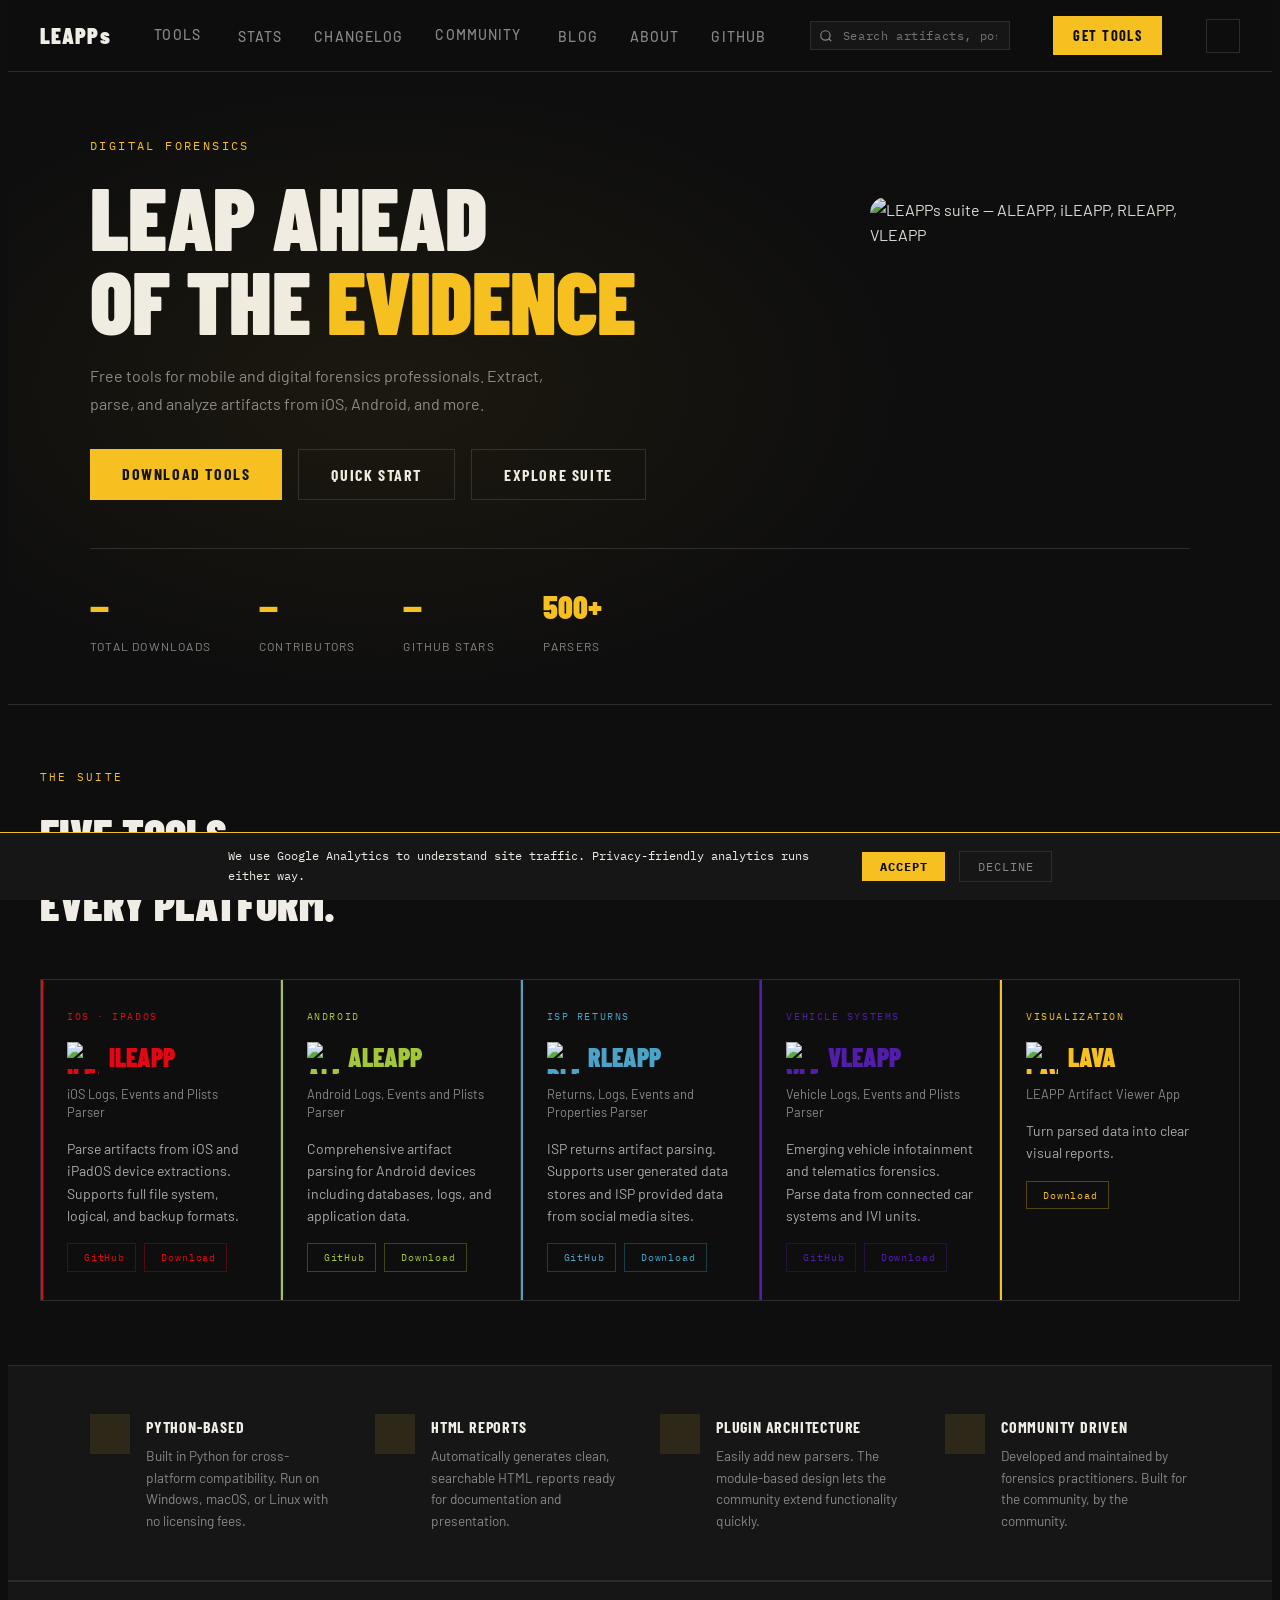
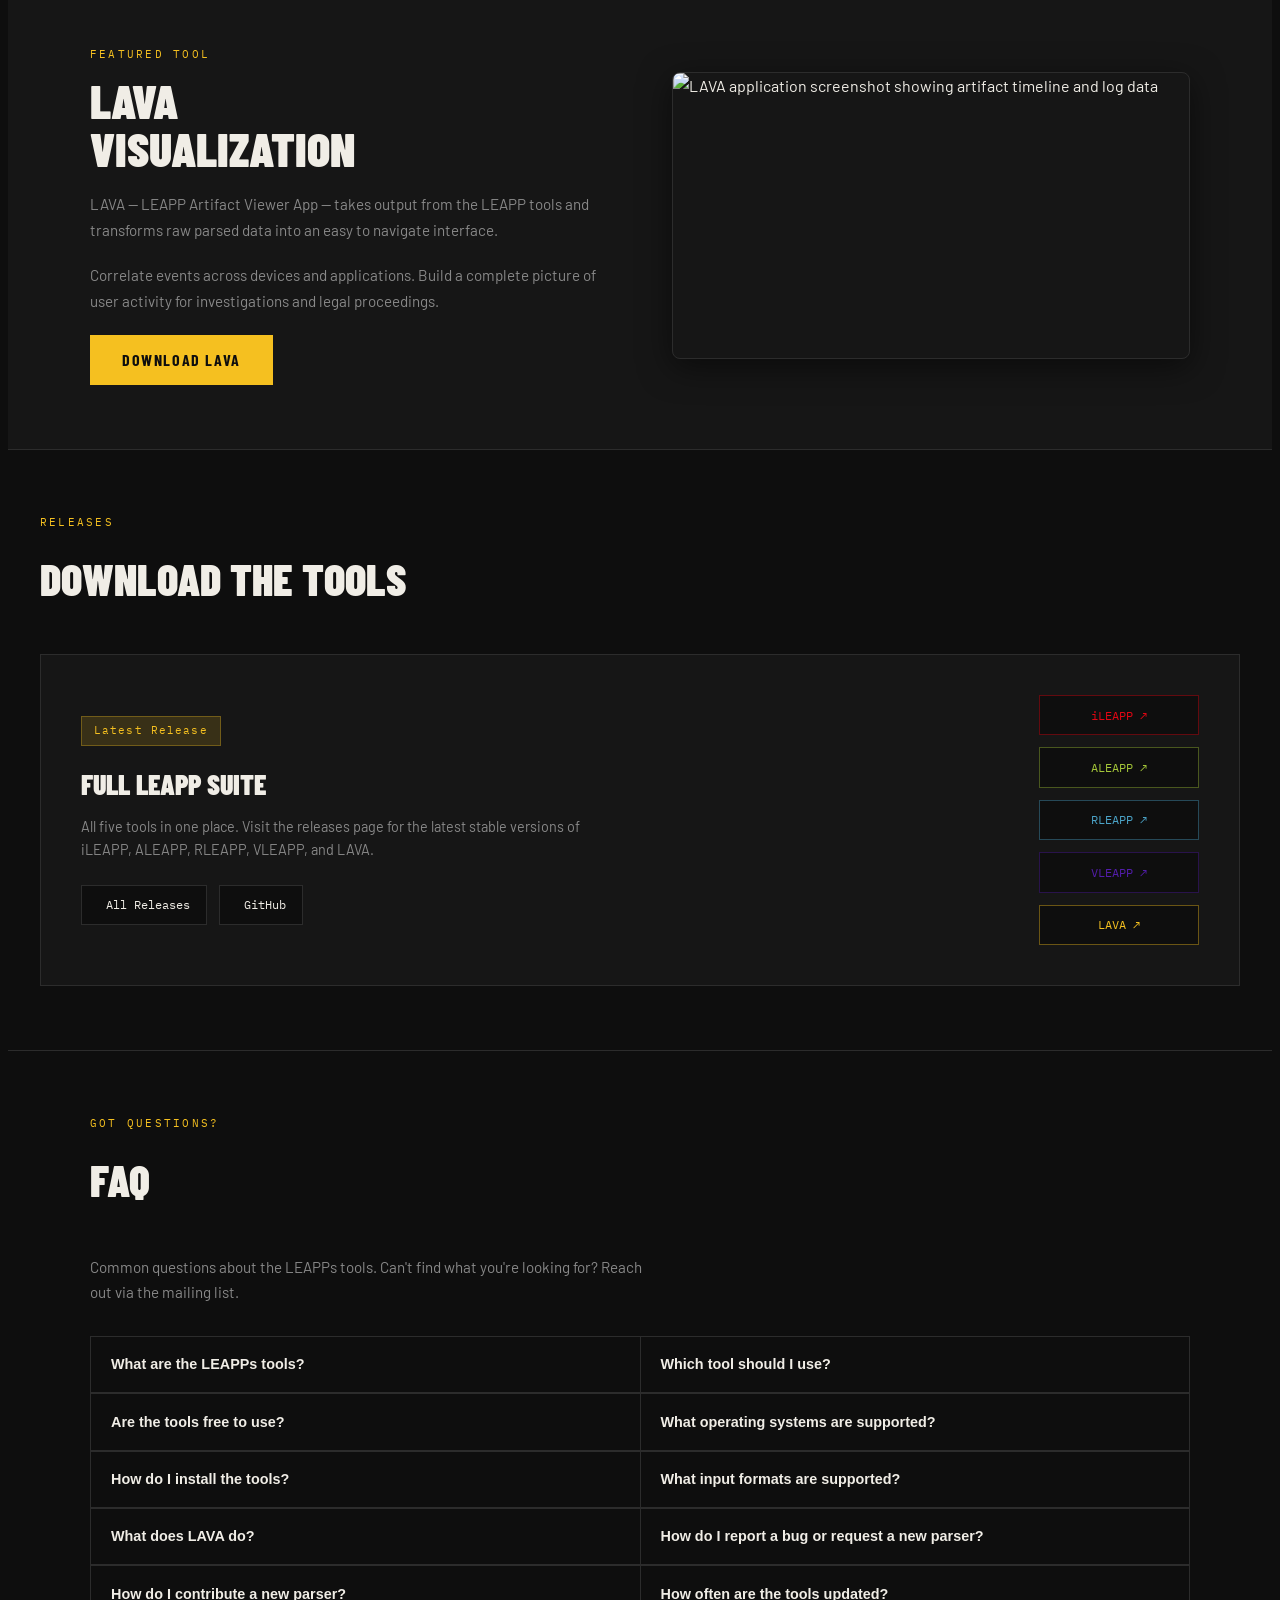
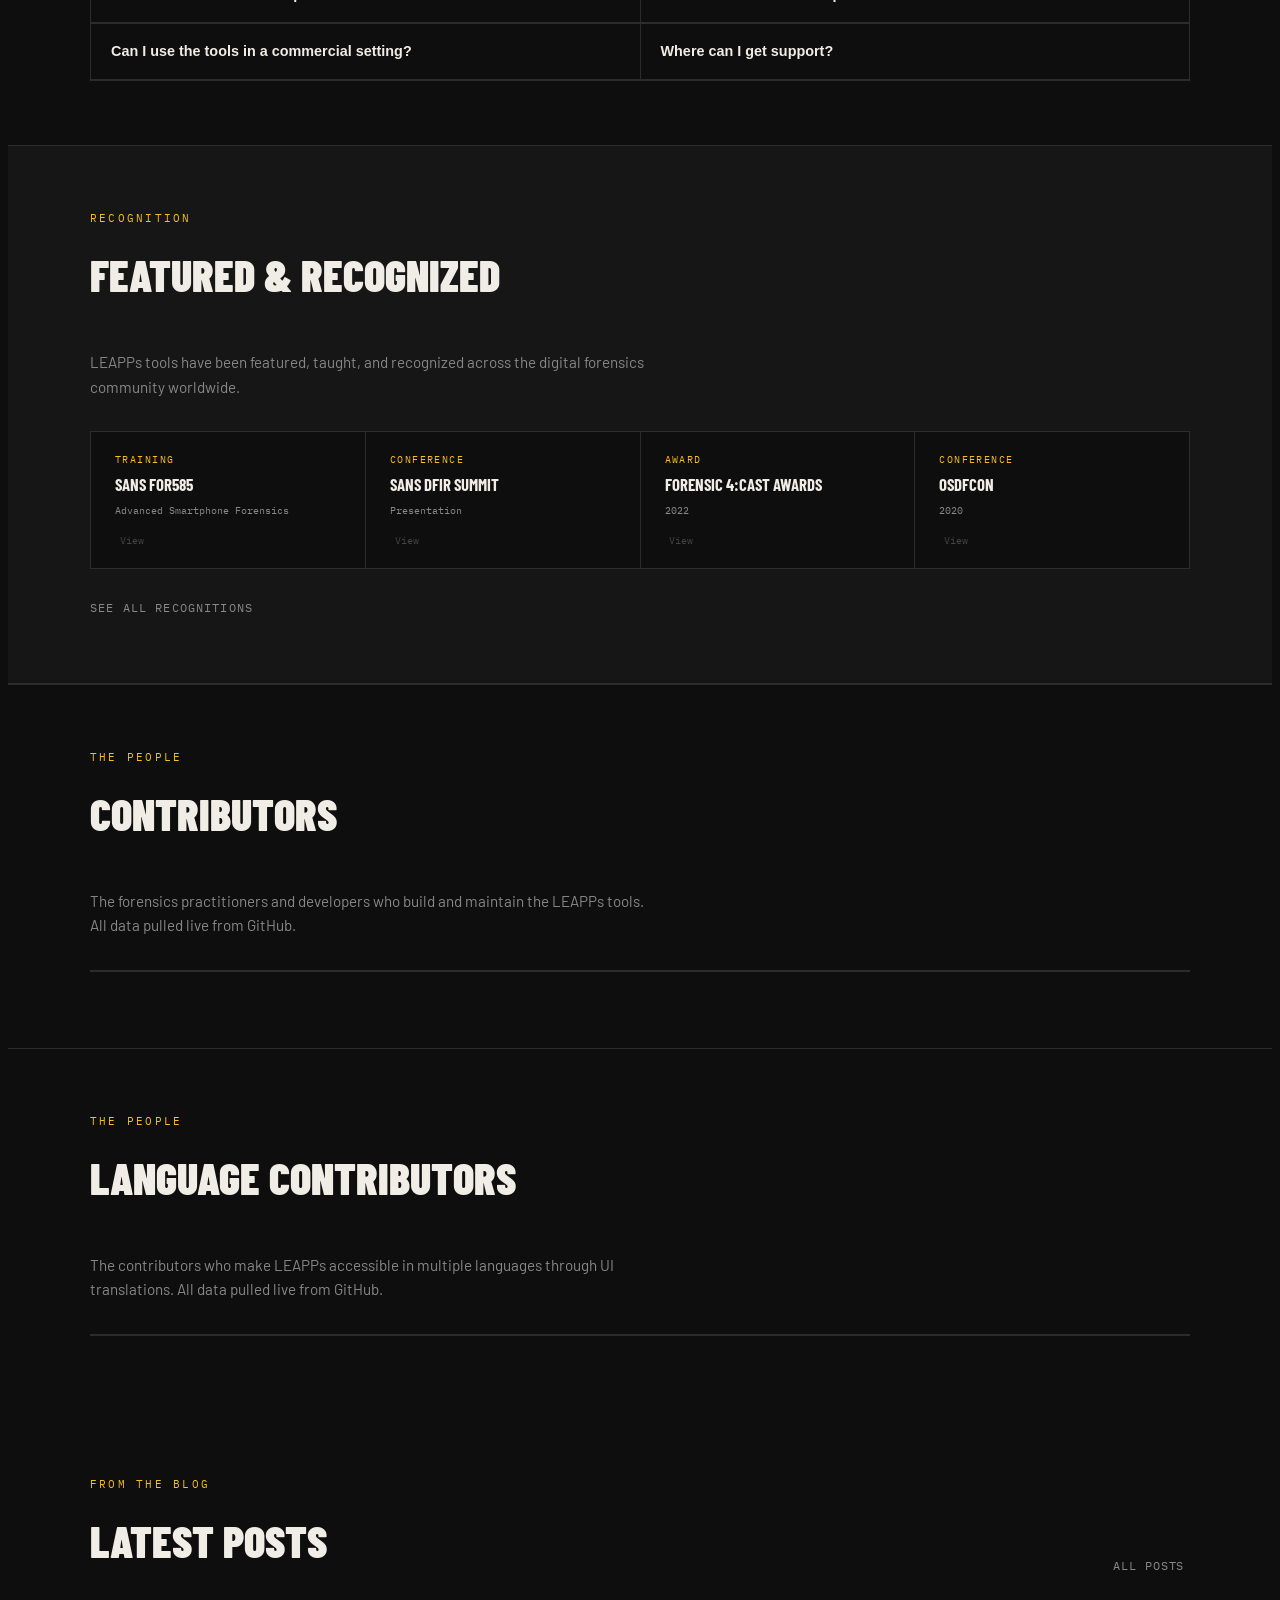
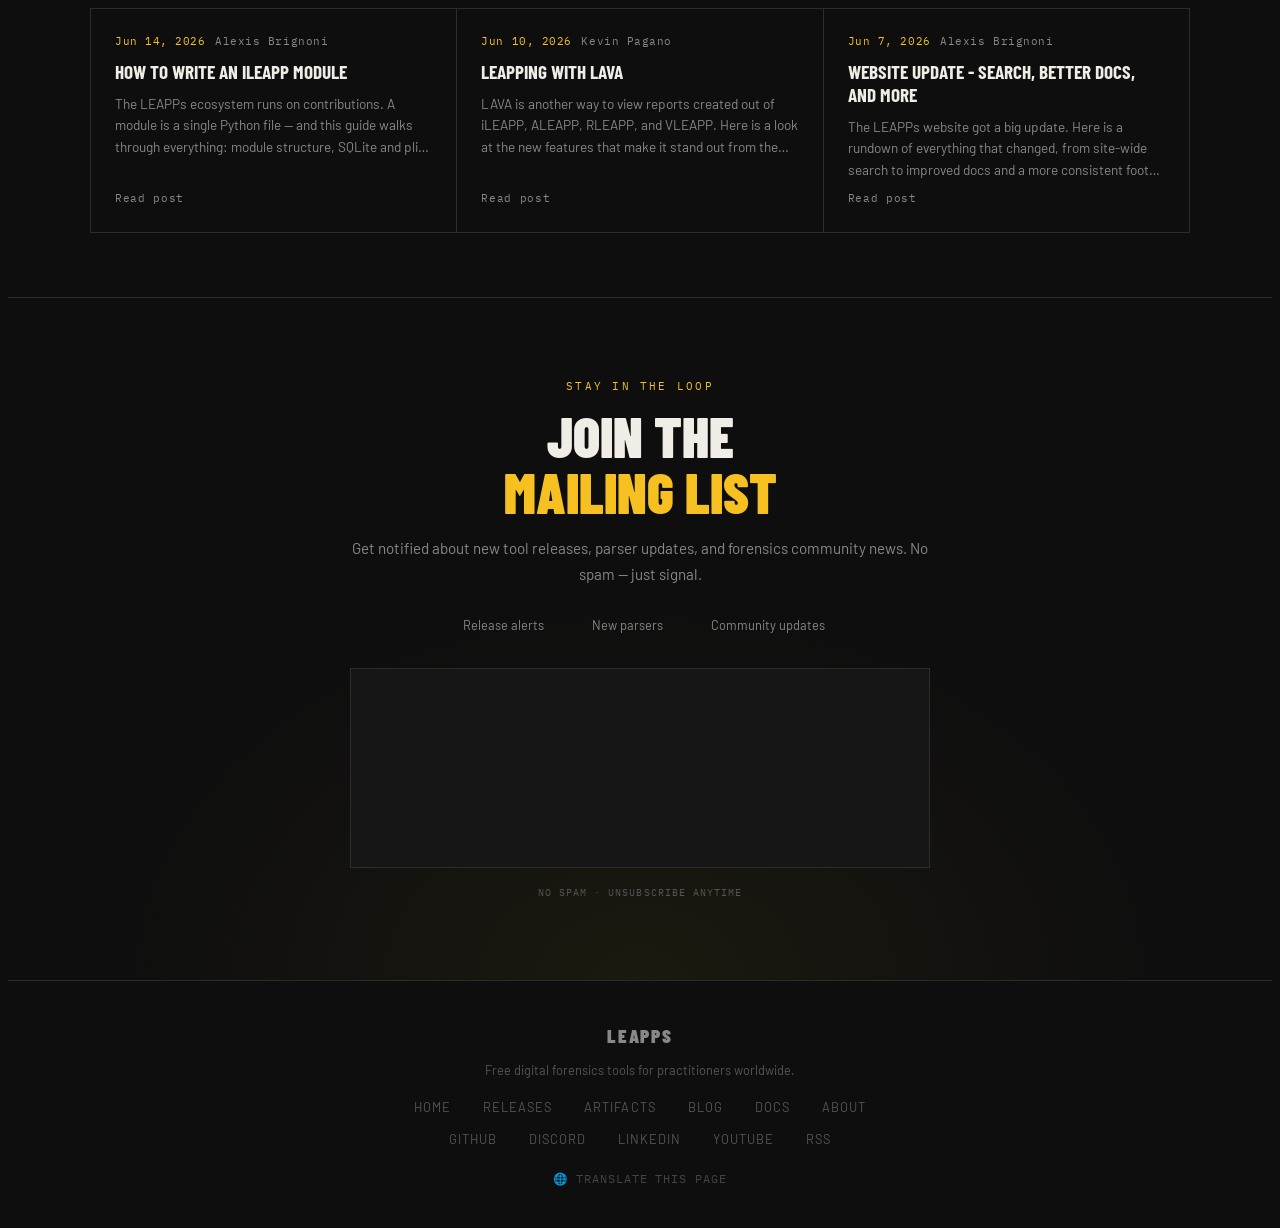
==== index.html @ ee6ab7da "Clean up Squarespace leftovers post-migration Cosmetic only — no functional change: - Drop dead Squa" ====
<!DOCTYPE html>
<html lang="en">
<head>
  <meta charset="UTF-8" />
  <meta name="viewport" content="width=device-width, initial-scale=1.0" />
  <title>LEAPPs — Digital Forensics Tools</title>
  <meta name="description" content="Free digital forensics tools. iLEAPP, ALEAPP, RLEAPP, VLEAPP, and LAVA — parse and visualize artifacts from iOS, Android, Windows, and more." />

  <!-- Open Graph -->
  <meta property="og:type" content="website" />
  <meta property="og:url" content="https://leapps.org/" />
  <meta property="og:title" content="LEAPPs — Digital Forensics Tools" />
  <meta property="og:description" content="Free digital forensics tools. iLEAPP, ALEAPP, RLEAPP, VLEAPP, and LAVA — parse and visualize artifacts from iOS, Android, Windows, and more." />
  <meta property="og:image" content="https://leapps.org/blog/og/default.png" />
  <meta property="og:image:width" content="1200" />
  <meta property="og:image:height" content="630" />
  <meta property="og:image:alt" content="LEAPPs — ALEAPP, iLEAPP, RLEAPP, VLEAPP forensics tools" />
  <meta property="og:site_name" content="LEAPPs" />
  <meta property="og:locale" content="en_US" />

  <!-- Twitter Card -->
  <meta name="twitter:card" content="summary_large_image" />
  <meta name="twitter:title" content="LEAPPs — Digital Forensics Tools" />
  <meta name="twitter:description" content="Free digital forensics tools. iLEAPP, ALEAPP, RLEAPP, VLEAPP, and LAVA — parse and visualize artifacts from iOS, Android, Windows, and more." />
  <meta name="twitter:image" content="https://leapps.org/blog/og/default.png" />
  <!-- Favicon -->
  <link rel="icon" type="image/png" href="https://cdn.jsdelivr.net/gh/abrignoni/leapps-website@main/logos/leapps-favicon-512.png" />
  <link rel="apple-touch-icon" href="https://cdn.jsdelivr.net/gh/abrignoni/leapps-website@main/logos/leapps-favicon-512.png" />
  <meta name="theme-color" content="#F5C020" />
  <meta name="author" content="Alexis Brignoni" />
  <meta name="google-site-verification" content="4NRgfrYq66eJKZVReVwQNbH_cyJI4bLQXXnrm8WuW9A" />
  <link rel="canonical" href="https://leapps.org/" />
  <link rel="preconnect" href="https://fonts.googleapis.com" />
  <link rel="preconnect" href="https://fonts.gstatic.com" crossorigin />
  <link href="https://fonts.googleapis.com/css2?family=Barlow+Condensed:wght@400;600;700;900&family=IBM+Plex+Mono:wght@400;500&family=Barlow:wght@400;500;600&display=swap" rel="stylesheet" />
  <link rel="stylesheet" href="https://cdn.jsdelivr.net/npm/@tabler/icons-webfont@latest/tabler-icons.min.css" />
  <link rel="stylesheet" href="/css/global.css" />
  <style>
img { max-width: 100%; display: block; }
.lp-hero {
      padding: 4rem 2rem 3rem;
      position: relative;
      overflow: hidden;
      border-bottom: 1px solid var(--border);
    }
.lp-hero::before {
      content: '';
      position: absolute;
      inset: 0;
      background: radial-gradient(ellipse 60% 70% at 30% 50%, rgba(245,192,32,.06) 0%, transparent 70%);
      pointer-events: none;
    }
.lp-hero-inner {
      max-width: 1100px;
      margin: 0 auto;
      display: grid;
      grid-template-columns: 1fr auto;
      gap: 3rem;
      align-items: center;
    }
.lp-eyebrow {
      font-family: var(--font-mono);
      font-size: .75rem;
      letter-spacing: .2em;
      text-transform: uppercase;
      color: var(--gold);
      margin-bottom: 1.25rem;
    }
.lp-hero h1 {
      font-family: var(--font-head);
      font-size: clamp(3rem, 7vw, 5.5rem);
      font-weight: 900;
      line-height: .95;
      letter-spacing: -.01em;
      margin-bottom: 1.25rem;
      text-transform: uppercase;
      color: var(--text);
    }
.lp-hero h1 span { color: var(--gold); }
.lp-hero-sub {
      max-width: 480px;
      color: var(--muted);
      font-size: 1rem;
      line-height: 1.7;
      margin-bottom: 2rem;
    }
.lp-hero-btns { display: flex; gap: 1rem; flex-wrap: wrap; }
.lp-btn-primary {
      background: var(--gold);
      color: var(--off-black) !important;
      padding: .75rem 2rem;
      font-family: var(--font-head);
      font-weight: 700;
      font-size: 1rem;
      letter-spacing: .1em;
      text-transform: uppercase;
      text-decoration: none !important;
      display: inline-block;
      transition: background .2s;
      border: none;
      cursor: pointer;
    }
.lp-btn-primary:hover { background: var(--gold-dk) !important; }
.lp-btn-outline {
      background: transparent;
      color: var(--text) !important;
      padding: .75rem 2rem;
      font-family: var(--font-head);
      font-weight: 700;
      font-size: 1rem;
      letter-spacing: .1em;
      text-transform: uppercase;
      border: 1px solid var(--border);
      text-decoration: none !important;
      display: inline-block;
      transition: border-color .2s, color .2s;
      cursor: pointer;
    }
.lp-btn-outline:hover { border-color: var(--gold) !important; color: var(--gold) !important; }
.lp-hero-logo img {
      width: 320px;
      height: auto;
      border-radius: 16px;
      opacity: .92;
    }
.lp-hero-bar {
      max-width: 1100px;
      margin: 3rem auto 0;
      border-top: 1px solid var(--border);
      padding-top: 2rem;
      display: flex;
      gap: 3rem;
      flex-wrap: wrap;
    }
.lp-stat-num {
      font-family: var(--font-head);
      font-size: 2rem;
      font-weight: 900;
      color: var(--gold);
    }
.lp-stat-lbl {
      font-size: .75rem;
      letter-spacing: .1em;
      text-transform: uppercase;
      color: var(--muted);
      margin-top: .25rem;
    }
#lp-root { margin: 0 8px; }
.lp-section {
      padding: 4rem 2rem;
    }
.lp-section-label {
      font-family: var(--font-mono);
      font-size: .7rem;
      letter-spacing: .2em;
      text-transform: uppercase;
      color: var(--gold);
      margin-bottom: .75rem;
      display: block;
    }
.lp-section-title {
      font-family: var(--font-head);
      font-size: clamp(1.75rem, 4vw, 2.75rem);
      font-weight: 900;
      text-transform: uppercase;
      margin-bottom: 2.5rem;
      color: var(--text);
    }
.lp-blog-inner { max-width: 1100px; margin: 0 auto; }
.lp-blog-head {
      display: flex;
      align-items: flex-end;
      justify-content: space-between;
      gap: 1rem;
      flex-wrap: wrap;
      margin-bottom: 2rem;
    }
.lp-blog-head .lp-section-title { margin-bottom: 0; }
.lp-blog-alllink {
      font-family: var(--font-mono);
      font-size: .72rem;
      letter-spacing: .08em;
      text-transform: uppercase;
      color: var(--muted);
      text-decoration: none;
      display: inline-flex;
      align-items: center;
      gap: .35rem;
      white-space: nowrap;
      transition: color .2s;
    }
.lp-blog-alllink:hover { color: var(--gold); }
.lp-blog-grid {
      display: grid;
      grid-template-columns: repeat(auto-fit, minmax(240px, 1fr));
      gap: 1px;
      background: var(--border);
      border: 1px solid var(--border);
    }
.lp-blog-card {
      background: var(--off-black);
      padding: 1.5rem;
      text-decoration: none !important;
      display: flex;
      flex-direction: column;
      gap: .6rem;
      transition: background .2s;
    }
.lp-blog-card:hover { background: var(--surface); }
.lp-blog-card-meta {
      font-family: var(--font-mono);
      font-size: .68rem;
      letter-spacing: .05em;
      color: var(--muted);
      display: flex;
      align-items: center;
      gap: .6rem;
    }
.lp-blog-card-meta .date { color: var(--gold); }
.lp-blog-card h3 {
      font-family: var(--font-head);
      font-size: 1.2rem;
      font-weight: 700;
      text-transform: uppercase;
      line-height: 1.2;
      color: var(--text);
    }
.lp-blog-card p {
      font-size: .85rem;
      color: var(--muted);
      line-height: 1.6;
      display: -webkit-box;
      -webkit-line-clamp: 3;
      -webkit-box-orient: vertical;
      overflow: hidden;
    }
.lp-blog-card-more {
      margin-top: auto;
      font-family: var(--font-mono);
      font-size: .68rem;
      letter-spacing: .06em;
      color: var(--muted);
      display: inline-flex;
      align-items: center;
      gap: .3rem;
      transition: color .2s;
    }
.lp-blog-card:hover .lp-blog-card-more { color: var(--gold); }
.lp-tools-grid {
      display: grid;
      grid-template-columns: repeat(auto-fit, minmax(200px, 1fr));
      gap: 1px;
      background: var(--border);
      border: 1px solid var(--border);
    }
.lp-tool-card {
      background: var(--off-black);
      padding: 1.75rem 1.5rem;
      position: relative;
      transition: background .2s;
    }
.lp-tool-card:hover { background: var(--surface); }
.lp-tool-card::before {
      content: '';
      position: absolute;
      top: 0; left: 0; right: 0;
      height: 2px;
      background: var(--gold);
      transform: scaleX(0);
      transform-origin: left;
      transition: transform .3s;
    }
.lp-tool-card:hover::before { transform: scaleX(1); }
.lp-tool-tag {
      font-family: var(--font-mono);
      font-size: .65rem;
      letter-spacing: .15em;
      color: var(--gold);
      text-transform: uppercase;
      margin-bottom: .75rem;
    }
.lp-tool-name {
      font-family: var(--font-head);
      font-size: 1.6rem;
      font-weight: 900;
      text-transform: uppercase;
      margin-bottom: .5rem;
      color: var(--text);
      display: flex;
      align-items: center;
      gap: .6rem;
    }
.lp-tool-logo {
      width: 2rem;
      height: 2rem;
      object-fit: contain;
      flex-shrink: 0;
    }
.lp-tool-full {
      font-size: .8rem;
      color: var(--muted);
      margin-bottom: 1rem;
      line-height: 1.4;
    }
.lp-tool-desc {
      font-size: .875rem;
      color: #aaaaaa;
      line-height: 1.6;
      margin-bottom: 1rem;
    }
.lp-tool-links { display: flex; gap: .5rem; flex-wrap: wrap; }
.lp-tool-link {
      font-family: var(--font-mono);
      font-size: .65rem;
      letter-spacing: .08em;
      padding: .3rem .65rem;
      border: 1px solid var(--border);
      color: var(--muted) !important;
      text-decoration: none !important;
      transition: border-color .2s, color .2s;
      display: inline-flex;
      align-items: center;
      gap: .35rem;
    }
.lp-tool-link:hover { border-color: var(--gold) !important; color: var(--gold) !important; }
.lp-tool-card-ileapp { border-left: 2px solid #E30613; }
.lp-tool-card-ileapp .lp-tool-tag,
    .lp-tool-card-ileapp .lp-tool-name { color: #E30613; }
.lp-tool-card-ileapp .lp-tool-link { border-color: rgba(227,6,19,.3) !important; color: #E30613 !important; }
.lp-tool-card-aleapp { border-left: 2px solid #A4C639; }
.lp-tool-card-aleapp .lp-tool-tag,
    .lp-tool-card-aleapp .lp-tool-name { color: #A4C639; }
.lp-tool-card-aleapp .lp-tool-link { border-color: rgba(164,198,57,.3) !important; color: #A4C639 !important; }
.lp-tool-card-rleapp { border-left: 2px solid #4BA3C7; }
.lp-tool-card-rleapp .lp-tool-tag,
    .lp-tool-card-rleapp .lp-tool-name { color: #4BA3C7; }
.lp-tool-card-rleapp .lp-tool-link { border-color: rgba(75,163,199,.3) !important; color: #4BA3C7 !important; }
.lp-tool-card-vleapp { border-left: 2px solid #531dab; }
.lp-tool-card-vleapp .lp-tool-tag,
    .lp-tool-card-vleapp .lp-tool-name { color: #531dab; }
.lp-tool-card-vleapp .lp-tool-link { border-color: rgba(83,29,171,.3) !important; color: #531dab !important; }
.lp-tool-card-lava { border-left: 2px solid var(--gold); }
.lp-tool-card-lava .lp-tool-tag,
    .lp-tool-card-lava .lp-tool-name { color: var(--gold); }
.lp-tool-card-lava .lp-tool-link {
      border-color: rgba(245,192,32,.3) !important;
      color: var(--gold) !important;
    }
.lp-features {
      background: var(--surface);
      border-top: 1px solid var(--border);
      border-bottom: 1px solid var(--border);
      padding: 3rem 2rem;
    }
.lp-features-inner {
      max-width: 1100px;
      margin: 0 auto;
      display: grid;
      grid-template-columns: repeat(auto-fit, minmax(220px, 1fr));
      gap: 2.5rem;
    }
.lp-feature-item { display: flex; gap: 1rem; align-items: flex-start; }
.lp-feature-icon {
      width: 40px;
      height: 40px;
      background: rgba(245,192,32,.1);
      display: flex;
      align-items: center;
      justify-content: center;
      flex-shrink: 0;
      font-size: 1.2rem;
      color: var(--gold);
    }
.lp-feature-item h3 {
      font-family: var(--font-head);
      font-size: 1rem;
      font-weight: 700;
      text-transform: uppercase;
      letter-spacing: .05em;
      margin-bottom: .35rem;
      color: var(--text);
    }
.lp-feature-item p { font-size: .85rem; color: var(--muted); line-height: 1.6; }
.lp-lava {
      background: var(--surface);
      border-top: 1px solid var(--border);
      border-bottom: 1px solid var(--border);
      padding: 4rem 2rem;
    }
.lp-lava-inner {
      max-width: 1100px;
      margin: 0 auto;
      display: grid;
      grid-template-columns: 1fr 1fr;
      gap: 4rem;
      align-items: center;
    }
.lp-lava-tag {
      font-family: var(--font-mono);
      font-size: .7rem;
      letter-spacing: .2em;
      text-transform: uppercase;
      color: var(--gold);
      margin-bottom: .75rem;
      display: block;
    }
.lp-lava-inner h2 {
      font-family: var(--font-head);
      font-size: clamp(2rem, 4vw, 3rem);
      font-weight: 900;
      text-transform: uppercase;
      line-height: 1;
      margin-bottom: 1.25rem;
      color: var(--text);
    }
.lp-lava-inner p { color: var(--muted); margin-bottom: 1.25rem; font-size: .95rem; line-height: 1.7; }
.lp-lava-terminal {
      background: var(--off-black);
      border: 1px solid var(--border);
      padding: 1.5rem;
      font-family: var(--font-mono);
      font-size: .75rem;
      line-height: 1.9;
    }
.lp-lava-label {
      font-size: .65rem;
      letter-spacing: .15em;
      text-transform: uppercase;
      color: var(--muted);
      margin-bottom: 1rem;
    }
.lp-lava-row {
      display: flex;
      justify-content: space-between;
      border-bottom: 1px solid var(--border);
      padding: .4rem 0;
    }
.lp-lava-row:last-of-type { border-bottom: none; }
.lp-lava-key { color: var(--gold); }
.lp-lava-val { color: #aaaaaa; }
.lp-lava-footer { margin-top: 1rem; font-size: .65rem; color: #555555; letter-spacing: .1em; }
.lp-lava-screenshot {
      border: 1px solid var(--border);
      border-radius: 8px;
      overflow: hidden;
      box-shadow: 0 8px 32px rgba(0,0,0,.5);
    }
.lp-lava-screenshot img {
      width: 100%;
      height: auto;
      display: block;
    }
.lp-dl-card {
      background: var(--surface);
      border: 1px solid var(--border);
      padding: 2.5rem;
      display: grid;
      grid-template-columns: 1fr auto;
      gap: 2rem;
      align-items: center;
    }
.lp-dl-card h3 {
      font-family: var(--font-head);
      font-size: 1.75rem;
      font-weight: 900;
      text-transform: uppercase;
      margin-bottom: .5rem;
      color: var(--text);
    }
.lp-dl-card p { color: var(--muted); font-size: .9rem; max-width: 500px; }
.lp-version-badge {
      background: rgba(245,192,32,.15);
      border: 1px solid rgba(245,192,32,.3);
      color: var(--gold);
      font-family: var(--font-mono);
      font-size: .7rem;
      padding: .3rem .75rem;
      letter-spacing: .1em;
      display: inline-block;
      margin-bottom: 1rem;
    }
.lp-dl-os { display: flex; gap: .75rem; margin-top: 1.5rem; flex-wrap: wrap; }
.lp-dl-btn {
      display: inline-flex;
      align-items: center;
      gap: .5rem;
      background: var(--off-black);
      border: 1px solid var(--border);
      padding: .6rem 1rem;
      font-family: var(--font-mono);
      font-size: .75rem;
      color: var(--text) !important;
      text-decoration: none !important;
      transition: border-color .2s, color .2s;
    }
.lp-dl-btn:hover { border-color: var(--gold) !important; color: var(--gold) !important; }
.lp-dl-side { display: grid; gap: .75rem; min-width: 160px; }
.lp-dl-side .lp-dl-btn { justify-content: center; }
.lp-dl-btn-ileapp { border-color: rgba(227,6,19,.4) !important; color: #E30613 !important; }
.lp-dl-btn-aleapp { border-color: rgba(164,198,57,.4) !important; color: #A4C639 !important; }
.lp-dl-btn-rleapp { border-color: rgba(75,163,199,.4) !important; color: #4BA3C7 !important; }
.lp-dl-btn-vleapp { border-color: rgba(83,29,171,.4) !important; color: #531dab !important; }
.lp-dl-btn-lava {
      border-color: rgba(245,192,32,.4) !important;
      color: var(--gold) !important;
    }
.lp-mailing {
      padding: 5rem 2rem;
      text-align: center;
      position: relative;
      overflow: hidden;
      border-top: 1px solid var(--border);
    }
.lp-mailing::before {
      content: '';
      position: absolute;
      inset: 0;
      background: radial-gradient(ellipse 60% 80% at 50% 100%, rgba(245,192,32,.06) 0%, transparent 70%);
      pointer-events: none;
    }
.lp-mailing-inner { max-width: 580px; margin: 0 auto; position: relative; }
.lp-mailing h2 {
      font-family: var(--font-head);
      font-size: clamp(2rem, 5vw, 3.5rem);
      font-weight: 900;
      text-transform: uppercase;
      line-height: 1;
      margin-bottom: 1rem;
      color: var(--text);
    }
.lp-mailing h2 span { color: var(--gold); }
.lp-mailing-intro { color: var(--muted); font-size: .95rem; line-height: 1.7; margin-bottom: 1.75rem; }
.lp-mail-perks { display: flex; justify-content: center; gap: 2.5rem; margin-bottom: 2rem; flex-wrap: wrap; }
.lp-mail-perk { display: flex; align-items: center; gap: .5rem; font-size: .8rem; color: var(--muted); }
.lp-mail-perk i { color: var(--gold); font-size: 1rem; }
.lp-mailjet-wrap {
      background: var(--surface);
      border: 1px solid var(--border);
      padding: 1.5rem 2rem;
    }
.lp-mailjet-wrap iframe { display: block; width: 100%; border: none; }
@media (max-width: 600px) {
  .lp-mailjet-wrap { padding: 1rem; }
  .lp-mailjet-wrap iframe { min-height: 160px; }
}
.lp-mail-note {
      margin-top: 1rem;
      font-family: var(--font-mono);
      font-size: .65rem;
      letter-spacing: .1em;
      color: #555555;
      text-transform: uppercase;
    }
.lp-faq-section { padding: 4rem 2rem; border-top: 1px solid var(--border); }
.lp-faq-inner { max-width: 1100px; margin: 0 auto; }
.lp-faq-grid {
      display: grid; grid-template-columns: 1fr 1fr;
      gap: 1px; background: var(--border); border: 1px solid var(--border);
    }
.lp-faq-item { background: var(--off-black); }
.lp-faq-trigger {
      width: 100%; background: none; border: none;
      padding: 1.1rem 1.25rem;
      display: flex; align-items: flex-start; justify-content: space-between;
      gap: 1rem; cursor: pointer; text-align: left;
      border-bottom: 1px solid var(--border); transition: background .2s;
    }
.lp-faq-trigger:hover { background: var(--surface); }
.lp-faq-trigger.open { background: var(--surface); }
.lp-faq-q { font-size: .9rem; font-weight: 600; color: var(--text); line-height: 1.4; }
.lp-faq-trigger.open .lp-faq-q { color: var(--gold); }
.lp-faq-chev { color: var(--muted); font-size: .9rem; flex-shrink: 0; margin-top: 2px; transition: transform .25s; }
.lp-faq-trigger.open .lp-faq-chev { transform: rotate(180deg); color: var(--gold); }
.lp-faq-answer {
      display: none; padding: 1rem 1.25rem 1.25rem;
      font-size: .85rem; color: var(--muted); line-height: 1.7;
      border-bottom: 1px solid var(--border); background: var(--surface);
    }
.lp-faq-answer.open { display: block; }
.lp-faq-answer a { color: var(--gold); text-decoration: none; }
.lp-faq-answer a:hover { text-decoration: underline; }
.lp-faq-answer code { font-family: var(--font-mono); color: var(--gold); }
@media (max-width: 640px) {
  .lp-faq-grid { grid-template-columns: 1fr; }
}
.lp-mentions-section {
      padding: 4rem 2rem;
      background: var(--surface);
      border-top: 1px solid var(--border);
      border-bottom: 1px solid var(--border);
    }
.lp-mentions-inner { max-width: 1100px; margin: 0 auto; }
.lp-mentions-grid {
      display: grid;
      grid-template-columns: repeat(auto-fit, minmax(210px, 1fr));
      gap: 1px;
      background: var(--border);
      border: 1px solid var(--border);
    }
.lp-mention-card {
      background: var(--off-black);
      padding: 1.25rem 1.5rem;
      display: flex;
      flex-direction: column;
      gap: .4rem;
      position: relative;
      transition: background .2s;
      text-decoration: none !important;
    }
.lp-mention-card::before {
      content: '';
      position: absolute;
      top: 0; left: 0; right: 0;
      height: 2px;
      background: var(--gold);
      transform: scaleX(0);
      transform-origin: left;
      transition: transform .3s;
    }
.lp-mention-card:hover { background: var(--surface); }
.lp-mention-card:hover::before { transform: scaleX(1); }
.lp-mention-category {
      font-family: var(--font-mono);
      font-size: .6rem;
      letter-spacing: .15em;
      text-transform: uppercase;
      color: var(--gold);
    }
.lp-mention-name {
      font-family: var(--font-head);
      font-size: 1.05rem;
      font-weight: 700;
      text-transform: uppercase;
      color: var(--text);
      line-height: 1.2;
    }
.lp-mention-desc {
      font-family: var(--font-mono);
      font-size: .65rem;
      color: var(--muted);
      margin-top: .1rem;
    }
.lp-mention-ext {
      font-family: var(--font-mono);
      font-size: .6rem;
      color: #444;
      margin-top: auto;
      padding-top: .5rem;
      display: flex;
      align-items: center;
      gap: .3rem;
    }
.lp-contrib-section { padding: 4rem 2rem; border-top: 1px solid var(--border); }
.lp-contrib-inner { max-width: 1100px; margin: 0 auto; }
.lp-contrib-list { display: flex; flex-direction: column; gap: 1px; background: var(--border); border: 1px solid var(--border); margin-bottom: .75rem; }
.lp-contrib-row {
      background: var(--off-black);
      padding: .9rem 1.25rem;
      display: flex; align-items: center; gap: 1rem;
      text-decoration: none !important;
      transition: background .2s;
    }
.lp-contrib-row:hover { background: var(--surface); }
.lp-contrib-avatar {
      width: 40px; height: 40px; border-radius: 50%;
      background: var(--surface); border: 1px solid var(--border);
      display: flex; align-items: center; justify-content: center;
      font-size: .9rem; font-weight: 700; color: var(--gold);
      font-family: var(--font-mono); flex-shrink: 0; overflow: hidden;
    }
.lp-contrib-avatar img { width: 100%; height: 100%; object-fit: cover; border-radius: 50%; }
.lp-contrib-info { flex: 1; min-width: 0; }
.lp-contrib-name { font-size: .875rem; font-weight: 600; color: var(--text); }
.lp-contrib-role { font-size: .75rem; color: var(--muted); margin-top: .1rem; }
.lp-contrib-right { display: flex; flex-direction: column; align-items: flex-end; gap: .3rem; flex-shrink: 0; }
.lp-contrib-commits { font-family: var(--font-mono); font-size: .65rem; color: #555; }
.lp-contrib-tools { display: flex; gap: .3rem; flex-wrap: wrap; justify-content: flex-end; }
.lp-contrib-tag { font-family: var(--font-mono); font-size: .55rem; letter-spacing: .08em; padding: .15rem .45rem; border: 1px solid var(--border); color: var(--muted); }
.lp-contrib-tag-ileapp { background: rgba(227,6,19,.15); color: #E30613; border: 1px solid rgba(227,6,19,.3); }
.lp-contrib-tag-aleapp { background: rgba(164,198,57,.15); color: #A4C639; border: 1px solid rgba(164,198,57,.3); }
.lp-contrib-tag-rleapp { background: rgba(75,163,199,.15); color: #4BA3C7; border: 1px solid rgba(75,163,199,.3); }
.lp-contrib-tag-vleapp { background: rgba(83,29,171,.15); color: #531dab; border: 1px solid rgba(83,29,171,.3); }
.lp-contrib-tag-lava { background: rgba(245,192,32,.15); color: var(--gold); border: 1px solid rgba(245,192,32,.3); }
.lp-contrib-tag-lang { background: rgba(48,58,106,.25); color: #6b7fd4; border: 1px solid rgba(48,58,106,.6); }
.lp-contrib-loading { padding: 2rem; text-align: center; font-family: var(--font-mono); font-size: .8rem; color: var(--muted); background: var(--surface); border: 1px solid var(--border); }
.lp-contrib-toggle {
      display: flex; align-items: center; justify-content: space-between;
      padding: .75rem 1rem; border: 1px solid var(--border);
      background: var(--surface); cursor: pointer;
      font-family: var(--font-mono); font-size: .75rem; color: var(--muted);
      transition: border-color .2s, color .2s;
      user-select: none;
    }
.lp-contrib-toggle:hover { border-color: #444; color: var(--text); }
.lp-contrib-toggle.open { border-color: rgba(245,192,32,.3); color: var(--gold); }
.lp-contrib-toggle .lp-chevron { transition: transform .25s; }
.lp-contrib-toggle.open .lp-chevron { transform: rotate(180deg); }
.lp-contrib-extra { display: none; flex-direction: column; gap: 1px; background: var(--border); border: 1px solid var(--border); border-top: none; margin-top: -1px; }
.lp-contrib-extra.open { display: flex; }
.lp-whats-new {
      max-width: 1100px;
      margin: 2rem auto 0;
      
      opacity: 0;
      transition: opacity .3s ease;
    }
.lp-whats-new.visible { opacity: 1; }
.lp-whats-new.hidden { display: none; }
.lp-whats-new-card {
      background: var(--surface);
      border: 1px solid rgba(245,192,32,.25);
      border-left: 3px solid var(--gold);
      padding: .85rem 1.25rem;
      display: flex;
      align-items: center;
      justify-content: space-between;
      gap: 1rem;
      flex-wrap: wrap;
    }
.lp-whats-new-left { display: flex; align-items: center; gap: .85rem; }
.lp-whats-new-icon { color: var(--gold); font-size: 1.1rem; flex-shrink: 0; }
.lp-whats-new-eyebrow {
      font-family: var(--font-mono);
      font-size: .65rem;
      letter-spacing: .15em;
      text-transform: uppercase;
      color: var(--gold);
      margin-bottom: .2rem;
    }
.lp-whats-new-main { font-size: .875rem; color: var(--text); }
.lp-whats-new-main span { color: var(--gold); font-weight: 600; }
.lp-whats-new-date {
      color: var(--muted);
      font-size: .7rem;
      margin-top: .15rem;
      font-family: var(--font-mono);
    }
.lp-whats-new-link {
      font-family: var(--font-mono);
      font-size: .7rem;
      color: var(--gold) !important;
      text-decoration: none !important;
      white-space: nowrap;
      display: inline-flex;
      align-items: center;
      gap: .35rem;
      border: 1px solid rgba(245,192,32,.3);
      padding: .35rem .85rem;
      transition: background .2s;
      flex-shrink: 0;
    }
.lp-whats-new-link:hover { background: rgba(245,192,32,.08) !important; }
@media (max-width: 768px) {
  .lp-hero-inner { grid-template-columns: 1fr; }
  .lp-hero-logo { display: flex; justify-content: center; }
  .lp-hero-logo img { width: 260px; }
  .lp-hero-bar { justify-content: center; }
  .lp-lava-inner { grid-template-columns: 1fr; }
  .lp-dl-card { grid-template-columns: 1fr; }
  .lp-faq-grid { grid-template-columns: 1fr; }
}
@media (max-width: 480px) {
  .lp-contrib-row { flex-wrap: wrap; gap: .75rem; }
  .lp-contrib-right { display: none; }
  .lp-contrib-role { font-size: .7rem; }
  .lp-contrib-name { font-size: .875rem; }
}
@media (max-width: 480px) {
  .lp-hero { padding: 2.5rem 1rem; }
  .lp-section { padding: 3rem 1rem; }
}
.lp-back-top {
      position: fixed;
      bottom: 1.5rem;
      right: 1.5rem;
      width: 48px;
      height: 48px;
      background: var(--gold);
      color: var(--off-black);
      border: none;
      cursor: pointer;
      display: flex;
      align-items: center;
      justify-content: center;
      font-size: 1.3rem;
      opacity: 0;
      pointer-events: none;
      transition: opacity .3s, background .2s;
      z-index: 9999;
      box-shadow: 0 4px 16px rgba(0,0,0,.4);
      -webkit-tap-highlight-color: transparent;
    }
.lp-back-top.visible {
      opacity: 1;
      pointer-events: auto;
    }
.lp-back-top:hover { background: var(--gold-dk); }
@media (max-width: 768px) {
  .lp-back-top { bottom: 1rem; right: 1rem; width: 44px; height: 44px; }
}
  </style>
  <script>document.documentElement.setAttribute('data-theme',localStorage.getItem('lp-theme')||'dark');</script>
  <script type="application/ld+json">
  {
    "@context": "https://schema.org",
    "@graph": [
      {
        "@type": "Organization",
        "name": "LEAPPs",
        "url": "https://leapps.org",
        "logo": "https://leapps.org/logos/LAVA_icon_1024.png",
        "description": "Free, open-source digital forensics tools for mobile and digital forensics practitioners. Includes iLEAPP, ALEAPP, RLEAPP, VLEAPP, and LAVA.",
        "founder": {
          "@type": "Person",
          "name": "Alexis Brignoni",
          "url": "https://github.com/abrignoni"
        },
        "sameAs": [
          "https://github.com/abrignoni",
          "https://github.com/leapps-org",
          "https://www.linkedin.com/company/leapps/",
          "https://www.youtube.com/@AlexisBrignoni"
        ]
      },
      {
        "@type": "WebSite",
        "name": "LEAPPs",
        "url": "https://leapps.org",
        "potentialAction": {
          "@type": "SearchAction",
          "target": {
            "@type": "EntryPoint",
            "urlTemplate": "https://leapps.org/artifacts?q={search_term_string}"
          },
          "query-input": "required name=search_term_string"
        }
      },
      {
        "@type": "SoftwareApplication",
        "name": "iLEAPP",
        "applicationCategory": "DeveloperApplication",
        "operatingSystem": "Windows, macOS, Linux",
        "description": "iOS Logs, Events and Plists Parser — free open-source tool for parsing artifacts from iOS and iPadOS device extractions.",
        "url": "https://github.com/abrignoni/iLEAPP",
        "isAccessibleForFree": true,
        "license": "https://opensource.org/licenses/Apache-2.0",
        "author": { "@type": "Person", "name": "Alexis Brignoni" }
      },
      {
        "@type": "SoftwareApplication",
        "name": "ALEAPP",
        "applicationCategory": "DeveloperApplication",
        "operatingSystem": "Windows, macOS, Linux",
        "description": "Android Logs, Events and Plists Parser — free open-source tool for parsing artifacts from Android device extractions.",
        "url": "https://github.com/abrignoni/ALEAPP",
        "isAccessibleForFree": true,
        "license": "https://opensource.org/licenses/Apache-2.0",
        "author": { "@type": "Person", "name": "Alexis Brignoni" }
      }
    ]
  }
  </script>
</head>
<body>
<div id="lp-root">

  <!-- NAV -->
  <nav class="lp-nav">
    <a href="#" class="lp-nav-logo">LEAPPs</a>
    <ul class="lp-nav-links">
      <li class="lp-nav-dropdown">
        <div class="lp-nav-dropdown-trigger">Tools <i class="ti ti-chevron-down lp-chev" aria-hidden="true"></i></div>
        <div class="lp-nav-dropdown-menu">
          <a href="#tools"><i class="ti ti-layout-grid" aria-hidden="true"></i>All Tools</a>
          <a href="#lava"><i class="ti ti-eye" aria-hidden="true"></i>LAVA</a>
          <a href="https://leapps.org/releases"><i class="ti ti-download" aria-hidden="true"></i>Releases</a>
          <a href="https://leapps.org/artifacts"><i class="ti ti-database" aria-hidden="true"></i>Artifacts</a>
          <a href="https://leapps.org/docs"><i class="ti ti-book" aria-hidden="true"></i>Docs</a>
        </div>
      </li>
      <li><a href="https://leapps.org/stats">Stats</a></li>
      <li><a href="https://leapps.org/changelog">Changelog</a></li>
      <li class="lp-nav-dropdown">
        <div class="lp-nav-dropdown-trigger">Community <i class="ti ti-chevron-down lp-chev" aria-hidden="true"></i></div>
        <div class="lp-nav-dropdown-menu">
          <a href="#faq"><i class="ti ti-help-circle" aria-hidden="true"></i>FAQ</a>
          <a href="#mentions"><i class="ti ti-award" aria-hidden="true"></i>Featured</a>
          <a href="#contributors"><i class="ti ti-users" aria-hidden="true"></i>Contributors</a>
          <a href="#translators"><i class="ti ti-language" aria-hidden="true"></i>Translators</a>
          <a href="https://leapps.org/scoreboard"><i class="ti ti-trophy" aria-hidden="true"></i>Scoreboard</a>
          <a href="/mailing"><i class="ti ti-mail" aria-hidden="true"></i>Mailing List</a>
          <a href="https://leapps.org/resources"><i class="ti ti-books" aria-hidden="true"></i>Resources</a>
        </div>
      </li>
      <li><a href="https://leapps.org/blog">Blog</a></li>
      <li><a href="https://leapps.org/about">About</a></li>
      <li><a href="https://github.com/abrignoni" target="_blank" rel="noopener noreferrer">GitHub</a></li>
    </ul>
    <div class="lp-search-wrap" id="lp-search-wrap">
      <svg class="lp-search-icon" xmlns="http://www.w3.org/2000/svg" width="14" height="14" viewBox="0 0 24 24" fill="none" stroke="currentColor" stroke-width="2"><circle cx="11" cy="11" r="8"/><line x1="21" y1="21" x2="16.65" y2="16.65"/></svg>
      <input class="lp-search-input" id="lp-search-input" type="text" placeholder="Search artifacts, posts…" autocomplete="off" />
      <div class="lp-search-results" id="lp-search-results"></div>
    </div>
    <a href="#download" class="lp-nav-cta">Get Tools</a>
    <button class="lp-theme-toggle" id="lp-theme-toggle" aria-label="Toggle theme"><i class="ti ti-sun" id="lp-theme-icon" aria-hidden="true"></i></button>
    <button class="lp-hamburger" id="lp-hamburger" aria-label="Open menu">
      <span></span><span></span><span></span>
    </button>
  </nav>
  <div class="lp-mobile-menu" id="lp-mobile-menu">
    <div class="lp-mobile-search">
      <svg class="lp-mobile-search-icon" xmlns="http://www.w3.org/2000/svg" width="14" height="14" viewBox="0 0 24 24" fill="none" stroke="currentColor" stroke-width="2"><circle cx="11" cy="11" r="8"/><line x1="21" y1="21" x2="16.65" y2="16.65"/></svg>
      <input class="lp-mobile-search-input" id="lp-mobile-search-input" type="text" placeholder="Search artifacts, posts…" autocomplete="off" />
      <div class="lp-mobile-search-results" id="lp-mobile-search-results"></div>
    </div>

    <a href="#tools" onclick="closeMobileMenu()">Tools</a>
    <a href="#lava" onclick="closeMobileMenu()">LAVA</a>
    <a href="https://leapps.org/releases" onclick="closeMobileMenu()">Releases</a>
    <a href="https://leapps.org/stats" onclick="closeMobileMenu()">Stats</a>
    <a href="https://leapps.org/changelog" onclick="closeMobileMenu()">Changelog</a>
    <a href="https://leapps.org/artifacts" onclick="closeMobileMenu()">Artifacts</a>
    <a href="https://leapps.org/docs" onclick="closeMobileMenu()">Docs</a>
    <a href="#faq" onclick="closeMobileMenu()">FAQ</a>
    <a href="#mentions" onclick="closeMobileMenu()">Featured</a>
    <a href="#contributors" onclick="closeMobileMenu()">Contributors</a>
    <a href="#translators" onclick="closeMobileMenu()">Translators</a>
    <a href="https://leapps.org/scoreboard" onclick="closeMobileMenu()">Scoreboard</a>
    <a href="/mailing" onclick="closeMobileMenu()">Mailing List</a>
    <a href="https://leapps.org/resources" onclick="closeMobileMenu()">Resources</a>
    <a href="https://leapps.org/blog" onclick="closeMobileMenu()">Blog</a>
    <a href="https://leapps.org/about" onclick="closeMobileMenu()">About</a>
    <a href="https://github.com/abrignoni" target="_blank" rel="noopener noreferrer" onclick="closeMobileMenu()">GitHub</a>
  </div>

  <!-- HERO -->
  <section class="lp-hero">
    <div class="lp-hero-inner">
      <div>
        <p class="lp-eyebrow">Digital Forensics</p>
        <h1>Leap Ahead<br>of the <span>Evidence</span></h1>
        <p class="lp-hero-sub">Free tools for mobile and digital forensics professionals. Extract, parse, and analyze artifacts from iOS, Android, and more.</p>
        <div class="lp-hero-btns">
          <a href="#download" class="lp-btn-primary">Download Tools</a>
          <a href="https://leapps.org/docs" class="lp-btn-outline">Quick Start</a>
          <a href="#tools" class="lp-btn-outline">Explore Suite</a>
        </div>
      </div>
      <div class="lp-hero-logo">
        <img src="https://cdn.jsdelivr.net/gh/abrignoni/leapps-website@main/logos/LEAPPs_logo_with_icons.png" alt="LEAPPs suite — ALEAPP, iLEAPP, RLEAPP, VLEAPP" width="1250" height="950" />
      </div>
    </div>
    <div id="lp-whats-new" class="lp-whats-new">
    <div class="lp-whats-new-card">
      <div class="lp-whats-new-left">
        <i class="ti ti-bell lp-whats-new-icon" aria-hidden="true"></i>
        <div>
          <div class="lp-whats-new-eyebrow">Latest release</div>
          <div class="lp-whats-new-main"><span id="lp-wn-name">Loading…</span> is now available</div>
          <div class="lp-whats-new-date" id="lp-wn-date"></div>
        </div>
      </div>
      <a href="https://leapps.org/releases" class="lp-whats-new-link"><i class="ti ti-download" aria-hidden="true"></i>View Release</a>
    </div>
  </div>
  <div class="lp-hero-bar">
      <div><div class="lp-stat-num" id="hero-stat-downloads">—</div><div class="lp-stat-lbl">Total Downloads</div></div>
      <div><div class="lp-stat-num" id="hero-stat-contributors">—</div><div class="lp-stat-lbl">Contributors</div></div>
      <div><div class="lp-stat-num" id="hero-stat-stars">—</div><div class="lp-stat-lbl">GitHub Stars</div></div>
      <div><div class="lp-stat-num">500+</div><div class="lp-stat-lbl">Parsers</div></div>
    </div>
  </section>

  <!-- TOOLS -->
  <section class="lp-section" id="tools">
    <span class="lp-section-label">The Suite</span>
    <h2 class="lp-section-title">Five Tools.<br>Every Platform.</h2>
    <div class="lp-tools-grid">
      <div class="lp-tool-card lp-tool-card-ileapp">
        <div class="lp-tool-tag">iOS · iPadOS</div>
        <div class="lp-tool-name"><img src="https://cdn.jsdelivr.net/gh/abrignoni/leapps-website@main/logos/iLEAPP_icon_1024.png" alt="iLEAPP logo" width="1024" height="1024" class="lp-tool-logo">iLEAPP</div>
        <div class="lp-tool-full">iOS Logs, Events and Plists Parser</div>
        <div class="lp-tool-desc">Parse artifacts from iOS and iPadOS device extractions. Supports full file system, logical, and backup formats.</div>
        <div class="lp-tool-links">
          <a href="https://github.com/abrignoni/iLEAPP" class="lp-tool-link" target="_blank" rel="noopener noreferrer"><i class="ti ti-brand-github"></i>GitHub</a>
          <a href="https://leapps.org/releases" class="lp-tool-link"><i class="ti ti-download"></i>Download</a>
        </div>
      </div>
      <div class="lp-tool-card lp-tool-card-aleapp">
        <div class="lp-tool-tag">Android</div>
        <div class="lp-tool-name"><img src="https://cdn.jsdelivr.net/gh/abrignoni/leapps-website@main/logos/ALEAPP_icon_1024.png" alt="ALEAPP logo" width="1024" height="1024" class="lp-tool-logo">ALEAPP</div>
        <div class="lp-tool-full">Android Logs, Events and Plists Parser</div>
        <div class="lp-tool-desc">Comprehensive artifact parsing for Android devices including databases, logs, and application data.</div>
        <div class="lp-tool-links">
          <a href="https://github.com/abrignoni/ALEAPP" class="lp-tool-link" target="_blank" rel="noopener noreferrer"><i class="ti ti-brand-github"></i>GitHub</a>
          <a href="https://leapps.org/releases" class="lp-tool-link"><i class="ti ti-download"></i>Download</a>
        </div>
      </div>
      <div class="lp-tool-card lp-tool-card-rleapp">
        <div class="lp-tool-tag">ISP Returns</div>
        <div class="lp-tool-name"><img src="https://cdn.jsdelivr.net/gh/abrignoni/leapps-website@main/logos/RLEAPP_icon_1024.png" alt="RLEAPP logo" width="1024" height="1024" class="lp-tool-logo">RLEAPP</div>
        <div class="lp-tool-full">Returns, Logs, Events and Properties Parser</div>
        <div class="lp-tool-desc">ISP returns artifact parsing. Supports user generated data stores and ISP provided data from social media sites.</div>
        <div class="lp-tool-links">
          <a href="https://github.com/abrignoni/RLEAPP" class="lp-tool-link" target="_blank" rel="noopener noreferrer"><i class="ti ti-brand-github"></i>GitHub</a>
          <a href="https://leapps.org/releases" class="lp-tool-link"><i class="ti ti-download"></i>Download</a>
        </div>
      </div>
      <div class="lp-tool-card lp-tool-card-vleapp">
        <div class="lp-tool-tag">Vehicle Systems</div>
        <div class="lp-tool-name"><img src="https://cdn.jsdelivr.net/gh/abrignoni/leapps-website@main/logos/VLEAPP_icon_1024.png" alt="VLEAPP logo" width="1024" height="1024" class="lp-tool-logo">VLEAPP</div>
        <div class="lp-tool-full">Vehicle Logs, Events and Plists Parser</div>
        <div class="lp-tool-desc">Emerging vehicle infotainment and telematics forensics. Parse data from connected car systems and IVI units.</div>
        <div class="lp-tool-links">
          <a href="https://github.com/abrignoni/VLEAPP" class="lp-tool-link" target="_blank" rel="noopener noreferrer"><i class="ti ti-brand-github"></i>GitHub</a>
          <a href="https://leapps.org/releases" class="lp-tool-link"><i class="ti ti-download"></i>Download</a>
        </div>
      </div>
      <div class="lp-tool-card lp-tool-card-lava">
        <div class="lp-tool-tag">Visualization</div>
        <div class="lp-tool-name"><img src="https://cdn.jsdelivr.net/gh/abrignoni/leapps-website@main/logos/LAVA_icon_1024.png" alt="LAVA logo" width="1024" height="1024" class="lp-tool-logo">LAVA</div>
        <div class="lp-tool-full">LEAPP Artifact Viewer App</div>
        <div class="lp-tool-desc">Turn parsed data into clear visual reports.</div>
        <div class="lp-tool-links">
          <a href="https://leapps.org/releases" class="lp-tool-link"><i class="ti ti-download"></i>Download</a>
        </div>
      </div>
    </div>
  </section>

  <!-- FEATURES -->
  <div class="lp-features">
    <div class="lp-features-inner">
      <div class="lp-feature-item">
        <div class="lp-feature-icon"><i class="ti ti-brand-python"></i></div>
        <div>
          <h3>Python-based</h3>
          <p>Built in Python for cross-platform compatibility. Run on Windows, macOS, or Linux with no licensing fees.</p>
        </div>
      </div>
      <div class="lp-feature-item">
        <div class="lp-feature-icon"><i class="ti ti-report"></i></div>
        <div>
          <h3>HTML Reports</h3>
          <p>Automatically generates clean, searchable HTML reports ready for documentation and presentation.</p>
        </div>
      </div>
      <div class="lp-feature-item">
        <div class="lp-feature-icon"><i class="ti ti-plug"></i></div>
        <div>
          <h3>Plugin Architecture</h3>
          <p>Easily add new parsers. The module-based design lets the community extend functionality quickly.</p>
        </div>
      </div>
      <div class="lp-feature-item">
        <div class="lp-feature-icon"><i class="ti ti-users"></i></div>
        <div>
          <h3>Community Driven</h3>
          <p>Developed and maintained by forensics practitioners. Built for the community, by the community.</p>
        </div>
      </div>
    </div>
  </div>

  <!-- LAVA SPOTLIGHT -->
  <section class="lp-lava" id="lava">
    <div class="lp-lava-inner">
      <div>
        <span class="lp-lava-tag">Featured Tool</span>
        <h2>LAVA<br>Visualization</h2>
        <p>LAVA — LEAPP Artifact Viewer App — takes output from the LEAPP tools and transforms raw parsed data into an easy to navigate interface.</p>
        <p>Correlate events across devices and applications. Build a complete picture of user activity for investigations and legal proceedings.</p>
        <a href="https://leapps.org/releases" class="lp-btn-primary">Download LAVA</a>
      </div>
      <div class="lp-lava-screenshot">
        <img src="/img/lava-screenshot.webp" alt="LAVA application screenshot showing artifact timeline and log data" width="1600" height="882" loading="lazy" />
      </div>
    </div>
  </section>

  <!-- DOWNLOAD -->
  <section class="lp-section" id="download">
    <span class="lp-section-label">Releases</span>
    <h2 class="lp-section-title">Download the Tools</h2>
    <div class="lp-dl-card">
      <div>
        <div class="lp-version-badge">Latest Release</div>
        <h3>Full LEAPP Suite</h3>
        <p>All five tools in one place. Visit the releases page for the latest stable versions of iLEAPP, ALEAPP, RLEAPP, VLEAPP, and LAVA.</p>
        <div class="lp-dl-os">
          <a href="https://leapps.org/releases" class="lp-dl-btn"><i class="ti ti-download"></i>All Releases</a>
          <a href="https://github.com/abrignoni" class="lp-dl-btn" target="_blank" rel="noopener noreferrer"><i class="ti ti-brand-github"></i>GitHub</a>
        </div>
      </div>
      <div class="lp-dl-side">
        <a href="https://github.com/abrignoni/iLEAPP" class="lp-dl-btn lp-dl-btn-ileapp" target="_blank" rel="noopener noreferrer">iLEAPP ↗</a>
        <a href="https://github.com/abrignoni/ALEAPP" class="lp-dl-btn lp-dl-btn-aleapp" target="_blank" rel="noopener noreferrer">ALEAPP ↗</a>
        <a href="https://github.com/abrignoni/RLEAPP" class="lp-dl-btn lp-dl-btn-rleapp" target="_blank" rel="noopener noreferrer">RLEAPP ↗</a>
        <a href="https://github.com/abrignoni/VLEAPP" class="lp-dl-btn lp-dl-btn-vleapp" target="_blank" rel="noopener noreferrer">VLEAPP ↗</a>
        <a href="https://leapps.org/releases" class="lp-dl-btn lp-dl-btn-lava">LAVA ↗</a>
      </div>
    </div>
  </section>

  <!-- MAILING LIST -->
  <section class="lp-faq-section" id="faq">
    <div class="lp-faq-inner">
      <span class="lp-section-label">Got Questions?</span>
      <h2 class="lp-section-title">FAQ</h2>
      <p style="color:var(--muted);font-size:.95rem;margin-bottom:2rem;max-width:560px;line-height:1.6">Common questions about the LEAPPs tools. Can&#39;t find what you&#39;re looking for? Reach out via the mailing list.</p>
      <div class="lp-faq-grid">

        <div class="lp-faq-item">
          <button class="lp-faq-trigger" onclick="lpFaqToggle(this)">
            <span class="lp-faq-q">What are the LEAPPs tools?</span>
            <i class="ti ti-chevron-down lp-faq-chev" aria-hidden="true"></i>
          </button>
          <div class="lp-faq-answer">LEAPPs is a family of free digital forensics tools — iLEAPP, ALEAPP, RLEAPP, VLEAPP, and LAVA — designed to parse and analyze artifacts from mobile devices, ISP data returns, vehicle systems, and more. They are widely used by law enforcement, examiners, and forensics researchers worldwide.</div>
        </div>

        <div class="lp-faq-item">
          <button class="lp-faq-trigger" onclick="lpFaqToggle(this)">
            <span class="lp-faq-q">Which tool should I use?</span>
            <i class="ti ti-chevron-down lp-faq-chev" aria-hidden="true"></i>
          </button>
          <div class="lp-faq-answer">Use <strong style="color:var(--text)">iLEAPP</strong> for iOS and iPadOS devices, <strong style="color:var(--text)">ALEAPP</strong> for Android devices, <strong style="color:var(--text)">RLEAPP</strong> for ISP returns and social media data, <strong style="color:var(--text)">VLEAPP</strong> for vehicle infotainment systems, and <strong style="color:var(--text)">LAVA</strong> to view and navigate the reports generated by any of the other tools.</div>
        </div>

        <div class="lp-faq-item">
          <button class="lp-faq-trigger" onclick="lpFaqToggle(this)">
            <span class="lp-faq-q">Are the tools free to use?</span>
            <i class="ti ti-chevron-down lp-faq-chev" aria-hidden="true"></i>
          </button>
          <div class="lp-faq-answer">Yes — iLEAPP, ALEAPP, RLEAPP, and VLEAPP are completely free and open source. LAVA is also free to download and use.</div>
        </div>

        <div class="lp-faq-item">
          <button class="lp-faq-trigger" onclick="lpFaqToggle(this)">
            <span class="lp-faq-q">What operating systems are supported?</span>
            <i class="ti ti-chevron-down lp-faq-chev" aria-hidden="true"></i>
          </button>
          <div class="lp-faq-answer">All tools run on Windows, macOS, and Linux. Pre-built executables are available for Windows and macOS. Linux users can run the tools directly from source using Python.</div>
        </div>

        <div class="lp-faq-item">
          <button class="lp-faq-trigger" onclick="lpFaqToggle(this)">
            <span class="lp-faq-q">How do I install the tools?</span>
            <i class="ti ti-chevron-down lp-faq-chev" aria-hidden="true"></i>
          </button>
          <div class="lp-faq-answer">Download the latest release from the <a href="https://leapps.org/releases">releases page</a>. On Windows and macOS, run the installer directly. To run from source, install Python 3 and run <code>pip install -r requirements.txt</code> followed by the main script.</div>
        </div>

        <div class="lp-faq-item">
          <button class="lp-faq-trigger" onclick="lpFaqToggle(this)">
            <span class="lp-faq-q">What input formats are supported?</span>
            <i class="ti ti-chevron-down lp-faq-chev" aria-hidden="true"></i>
          </button>
          <div class="lp-faq-answer">The tools support full file system extractions, logical extractions, and backup formats. For iOS this includes extractions from tools like Cellebrite, Magnet Graykey, and iTunes backups. For Android, extractions from ADB and commercial tools are supported.</div>
        </div>

        <div class="lp-faq-item">
          <button class="lp-faq-trigger" onclick="lpFaqToggle(this)">
            <span class="lp-faq-q">What does LAVA do?</span>
            <i class="ti ti-chevron-down lp-faq-chev" aria-hidden="true"></i>
          </button>
          <div class="lp-faq-answer">LAVA — LEAPP Artifact Viewer App — takes the report output generated by iLEAPP, ALEAPP, RLEAPP, or VLEAPP and presents it in an easy to navigate interface. It allows investigators to browse artifacts and filter data.</div>
        </div>

        <div class="lp-faq-item">
          <button class="lp-faq-trigger" onclick="lpFaqToggle(this)">
            <span class="lp-faq-q">How do I report a bug or request a new parser?</span>
            <i class="ti ti-chevron-down lp-faq-chev" aria-hidden="true"></i>
          </button>
          <div class="lp-faq-answer">Open an issue on the relevant GitHub repository. Include as much detail as possible — the tool version, operating system, and steps to reproduce the bug. For new parsers, describe the artifact and include a sample if possible. Links to each repo are on the <a href="https://leapps.org/releases">releases page</a>.</div>
        </div>

        <div class="lp-faq-item">
          <button class="lp-faq-trigger" onclick="lpFaqToggle(this)">
            <span class="lp-faq-q">How do I contribute a new parser?</span>
            <i class="ti ti-chevron-down lp-faq-chev" aria-hidden="true"></i>
          </button>
          <div class="lp-faq-answer">Fork the relevant repository on GitHub, add your parser following the existing module structure, and submit a pull request. The community reviews and merges contributions regularly. Check the repository README for contribution guidelines.</div>
        </div>

        <div class="lp-faq-item">
          <button class="lp-faq-trigger" onclick="lpFaqToggle(this)">
            <span class="lp-faq-q">How often are the tools updated?</span>
            <i class="ti ti-chevron-down lp-faq-chev" aria-hidden="true"></i>
          </button>
          <div class="lp-faq-answer">The tools are actively maintained and updated regularly by the community. New releases are pushed as new parsers are added and bugs are fixed. Subscribe to the mailing list to get notified of new releases.</div>
        </div>

        <div class="lp-faq-item">
          <button class="lp-faq-trigger" onclick="lpFaqToggle(this)">
            <span class="lp-faq-q">Can I use the tools in a commercial setting?</span>
            <i class="ti ti-chevron-down lp-faq-chev" aria-hidden="true"></i>
          </button>
          <div class="lp-faq-answer">Yes. iLEAPP, ALEAPP, RLEAPP, and VLEAPP are open source and free to use in commercial, law enforcement, and research settings. Check the license in each repository for specific terms.</div>
        </div>

        <div class="lp-faq-item">
          <button class="lp-faq-trigger" onclick="lpFaqToggle(this)">
            <span class="lp-faq-q">Where can I get support?</span>
            <i class="ti ti-chevron-down lp-faq-chev" aria-hidden="true"></i>
          </button>
          <div class="lp-faq-answer">The best places to get help are the GitHub issue trackers for each tool, and by subscribing to the mailing list for announcements and updates.</div>
        </div>

      </div>
    </div>
  </section>

  <section class="lp-mentions-section" id="mentions">
    <div class="lp-mentions-inner">
      <span class="lp-section-label">Recognition</span>
      <h2 class="lp-section-title">Featured &amp; Recognized</h2>
      <p style="color:var(--muted);font-size:.95rem;margin-bottom:2rem;max-width:560px;">LEAPPs tools have been featured, taught, and recognized across the digital forensics community worldwide.</p>
      <div class="lp-mentions-grid">
      <a href="https://www.sans.org/cyber-security-courses/advanced-smartphone-mobile-device-forensics" class="lp-mention-card" target="_blank" rel="noopener noreferrer">
        <div class="lp-mention-category">Training</div>
        <div class="lp-mention-name">SANS FOR585</div>
        <div class="lp-mention-desc">Advanced Smartphone Forensics</div>
        <div class="lp-mention-ext"><i class="ti ti-external-link"></i>View</div>
      </a>
      <a href="https://www.youtube.com/watch?v=4LcQm4ErXpA" class="lp-mention-card" target="_blank" rel="noopener noreferrer">
        <div class="lp-mention-category">Conference</div>
        <div class="lp-mention-name">SANS DFIR Summit</div>
        <div class="lp-mention-desc">Presentation</div>
        <div class="lp-mention-ext"><i class="ti ti-external-link"></i>View</div>
      </a>
      <a href="https://forensic4cast.com/forensic-4cast-awards/2022-awards/" class="lp-mention-card" target="_blank" rel="noopener noreferrer">
        <div class="lp-mention-category">Award</div>
        <div class="lp-mention-name">Forensic 4:cast Awards</div>
        <div class="lp-mention-desc">2022</div>
        <div class="lp-mention-ext"><i class="ti ti-external-link"></i>View</div>
      </a>
      <a href="https://www.youtube.com/watch?v=-VbNreAFL6I" class="lp-mention-card" target="_blank" rel="noopener noreferrer">
        <div class="lp-mention-category">Conference</div>
        <div class="lp-mention-name">OSDFCon</div>
        <div class="lp-mention-desc">2020</div>
        <div class="lp-mention-ext"><i class="ti ti-external-link"></i>View</div>
      </a>
      </div>
      <div style="margin-top:1.5rem;">
        <a href="https://leapps.org/resources#mentions" style="font-family:var(--font-mono);font-size:.72rem;letter-spacing:.1em;text-transform:uppercase;color:var(--muted);text-decoration:none;display:inline-flex;align-items:center;gap:.4rem;transition:color .2s;" onmouseover="this.style.color='var(--gold)'" onmouseout="this.style.color='var(--muted)'">See all recognitions <i class="ti ti-arrow-up-right"></i></a>
      </div>
    </div>
  </section>

  <section class="lp-contrib-section" id="contributors">
    <div class="lp-contrib-inner">
      <span class="lp-section-label">The People</span>
      <h2 class="lp-section-title">Contributors</h2>
      <p style="color:var(--muted);font-size:.95rem;margin-bottom:2rem;max-width:560px;">The forensics practitioners and developers who build and maintain the LEAPPs tools. All data pulled live from GitHub.</p>
      <div id="lp-contrib-top" class="lp-contrib-list">
        <div class="lp-contrib-loading"><span style="color:var(--gold)">Fetching contributors…</span></div>
      </div>
      <div id="lp-contrib-toggle-wrap" style="display:none">
        <div class="lp-contrib-toggle" id="lp-contrib-toggle" onclick="toggleContribExtra()">
          <span id="lp-contrib-toggle-label"><i class="ti ti-users" aria-hidden="true"></i> Show more contributors</span>
          <i class="ti ti-chevron-down lp-chevron" aria-hidden="true"></i>
        </div>
        <div class="lp-contrib-extra" id="lp-contrib-extra"></div>
      </div>
    </div>
  </section>

  <section class="lp-contrib-section" id="translators">
    <div class="lp-contrib-inner">
      <span class="lp-section-label">The People</span>
      <h2 class="lp-section-title">Language Contributors</h2>
      <p style="color:var(--muted);font-size:.95rem;margin-bottom:2rem;max-width:560px;">The contributors who make LEAPPs accessible in multiple languages through UI translations. All data pulled live from GitHub.</p>
      <div id="lp-trans-top" class="lp-contrib-list">
        <div class="lp-contrib-loading"><span style="color:var(--gold)">Fetching contributors…</span></div>
      </div>
      <div id="lp-trans-toggle-wrap" style="display:none">
        <div class="lp-contrib-toggle" id="lp-trans-toggle" onclick="toggleTransExtra()">
          <span id="lp-trans-toggle-label"><i class="ti ti-language" aria-hidden="true"></i> Show more contributors</span>
          <i class="ti ti-chevron-down lp-chevron" aria-hidden="true"></i>
        </div>
        <div class="lp-contrib-extra" id="lp-trans-extra"></div>
      </div>
    </div>
  </section>

  <section class="lp-section" id="blog-teaser">
    <div class="lp-blog-inner">
      <div class="lp-blog-head">
        <div>
          <span class="lp-section-label">From the Blog</span>
          <h2 class="lp-section-title">Latest Posts</h2>
        </div>
        <a href="https://leapps.org/blog" class="lp-blog-alllink">All posts <i class="ti ti-arrow-right"></i></a>
      </div>
      <div class="lp-blog-grid" id="lp-blog-grid">
        <div class="lp-blog-card"><div class="lp-blog-card-meta"><span style="color:var(--gold)">Loading posts…</span></div></div>
      </div>
    </div>
  </section>

  <section class="lp-mailing" id="mailing">
    <div class="lp-mailing-inner">
      <span class="lp-section-label">Stay in the Loop</span>
      <h2>Join the<br><span>Mailing List</span></h2>
      <p class="lp-mailing-intro">Get notified about new tool releases, parser updates, and forensics community news. No spam — just signal.</p>
      <div class="lp-mail-perks">
        <div class="lp-mail-perk"><i class="ti ti-bell"></i>Release alerts</div>
        <div class="lp-mail-perk"><i class="ti ti-git-branch"></i>New parsers</div>
        <div class="lp-mail-perk"><i class="ti ti-news"></i>Community updates</div>
      </div>
      <div class="lp-mailjet-wrap">
        <iframe data-w-type="embedded" frameborder="0" scrolling="no" marginheight="0" marginwidth="0"
          title="LEAPPs mailing list signup form"
          src="https://shv4k.mjt.lu/wgt/shv4k/0n0g/form?c=10409fc4"
          width="100%" style="height: 0; min-height: 140px;"></iframe>
      </div>
      <p class="lp-mail-note">No spam &middot; Unsubscribe anytime</p>
    </div>
  </section>

  <!-- FOOTER -->
    <footer class="lp-footer">
    <div class="lp-footer-logo">LEAPPs</div>
    <p>Free digital forensics tools for practitioners worldwide.</p>
    <div class="lp-footer-links">
      <a href="https://leapps.org/">Home</a>
      <a href="https://leapps.org/releases">Releases</a>
      <a href="https://leapps.org/artifacts">Artifacts</a>
      <a href="https://leapps.org/blog">Blog</a>
      <a href="https://leapps.org/docs">Docs</a>
      <a href="https://leapps.org/about">About</a>
    </div>
    <div class="lp-footer-links" style="margin-top:.75rem;">
      <a href="https://github.com/abrignoni" target="_blank" rel="noopener noreferrer" aria-label="GitHub"><i class="ti ti-brand-github"></i> GitHub</a>
      <a href="https://discord.gg/XaZaknENUR" target="_blank" rel="noopener noreferrer" aria-label="Discord"><i class="ti ti-brand-discord"></i> Discord</a>
      <a href="https://www.linkedin.com/company/leapps/" target="_blank" rel="noopener noreferrer" aria-label="LinkedIn"><i class="ti ti-brand-linkedin"></i> LinkedIn</a>
      <a href="https://www.youtube.com/@AlexisBrignoni" target="_blank" rel="noopener noreferrer" aria-label="YouTube"><i class="ti ti-brand-youtube"></i> YouTube</a>
      <a href="https://leapps-api.4n6-198.workers.dev/blog/feed" target="_blank" rel="noopener noreferrer" aria-label="RSS Feed"><i class="ti ti-rss"></i> RSS</a>
    </div>
    <div style="margin-top:1.25rem;font-family:var(--font-mono);font-size:.72rem;color:#444;letter-spacing:.08em;">🌐 <a href="https://translate.google.com/translate?u=https://leapps.org" target="_blank" rel="noopener noreferrer" style="color:#444;text-decoration:none;transition:color .2s;" onmouseover="this.style.color='var(--gold)'" onmouseout="this.style.color='#444'">TRANSLATE THIS PAGE</a></div>
  </footer>

  <!-- Mailjet embed script -->
  <script>
    // Contributors section
    (async function() {
      const repos = [
        { name: 'iLEAPP',  repo: 'abrignoni/iLEAPP' },
        { name: 'ALEAPP',  repo: 'abrignoni/ALEAPP' },
        { name: 'RLEAPP',  repo: 'abrignoni/RLEAPP' },
        { name: 'VLEAPP',  repo: 'abrignoni/VLEAPP' },
      ];

      function getInitials(login) {
        return login.slice(0, 2).toUpperCase();
      }

      function getRole(contributions, isFirst) {
        if (isFirst) return 'Creator & Lead Developer';
        if (contributions >= 500) return 'Core Maintainer';
        if (contributions >= 100) return 'Major Contributor';
        return 'Contributor';
      }

      function buildRow(c) {
        const toolClass = { 'iLEAPP': 'ileapp', 'ALEAPP': 'aleapp', 'RLEAPP': 'rleapp', 'VLEAPP': 'vleapp', 'LAVA': 'lava' };
        const tools = c.tools.map(t => {
          const cls = toolClass[t];
          return `<span class="lp-contrib-tag${cls ? ' lp-contrib-tag-' + cls : ''}">${t}</span>`;
        }).join('');
        const avatar = c.avatar
          ? `<img src="${c.avatar}" alt="${c.login}" width="40" height="40" loading="lazy" />`
          : getInitials(c.login);
        return `<a href="https://github.com/${c.login}" class="lp-contrib-row" target="_blank" rel="noopener noreferrer">
          <div class="lp-contrib-avatar">${avatar}</div>
          <div class="lp-contrib-info">
            <div class="lp-contrib-name">${c.login}</div>
            <div class="lp-contrib-role">${c.role}</div>
          </div>
          <div class="lp-contrib-right">
            <div class="lp-contrib-commits">${c.contributions.toLocaleString()} commits</div>
            <div class="lp-contrib-tools">${tools}</div>
          </div>
        </a>`;
      }

      try {
        const allResults = await Promise.all(repos.map(async r => {
          const pages = await Promise.all([1,2,3].map(p =>
            fetch(`https://leapps-api.4n6-198.workers.dev/repos/${r.repo}/contributors?per_page=100&page=${p}&anon=false`)
              .then(res => {
                if (!res.ok) return [];
                return res.json().catch(() => []);
              })
              .catch(() => [])
          ));
          const flat = pages.flat().filter(c => c && c.login);
          console.log(`${r.name}: ${flat.length} contributors fetched`);
          return { name: r.name, contributors: flat };
        }));

        // Merge contributors across repos
        const map = {};
        allResults.forEach(({ name, contributors }) => {
          contributors.forEach(c => {
            if (c.type === 'Bot' || c.login.toLowerCase().includes('bot') || c.login === 'actions-user') return;
            if (!map[c.login]) {
              map[c.login] = { login: c.login, avatar: c.avatar_url, contributions: 0, tools: [] };
            }
            map[c.login].contributions += c.contributions;
            if (!map[c.login].tools.includes(name)) map[c.login].tools.push(name);
          });
        });

        const sorted = Object.values(map).sort((a, b) => b.contributions - a.contributions);
        const topLogin = sorted[0]?.login;
        sorted.forEach((c, i) => {
          c.role = getRole(c.contributions, c.login === topLogin);
        });

        const top5 = sorted.slice(0, 5);
        const rest = sorted.slice(5);

        const topContainer = document.getElementById('lp-contrib-top');
        topContainer.innerHTML = top5.map(c => buildRow(c)).join('');

        if (rest.length > 0) {
          const toggleWrap = document.getElementById('lp-contrib-toggle-wrap');
          const extra = document.getElementById('lp-contrib-extra');
          const label = document.getElementById('lp-contrib-toggle-label');
          label.innerHTML = `<i class="ti ti-users" aria-hidden="true"></i> Show ${rest.length} more contributor${rest.length > 1 ? 's' : ''}`;
          extra.innerHTML = rest.map(c => buildRow(c)).join('');
          toggleWrap.style.display = 'block';
        }
      } catch(e) {
        document.getElementById('lp-contrib-top').innerHTML =
          '<div class="lp-contrib-loading">Could not load contributors. <a href="https://github.com/abrignoni" target="_blank" rel="noopener noreferrer" style="color:var(--gold)">View on GitHub →</a></div>';
      }
    })();

    // Language Contributors section
    (async function() {
      function getInitials(login) { return login.slice(0, 2).toUpperCase(); }

      function buildRow(c) {
        const avatar = c.avatar
          ? `<img src="${c.avatar}" alt="${c.login}" width="40" height="40" loading="lazy" />`
          : getInitials(c.login);
        return `<a href="https://github.com/${c.login}" class="lp-contrib-row" target="_blank" rel="noopener noreferrer">
          <div class="lp-contrib-avatar">${avatar}</div>
          <div class="lp-contrib-info">
            <div class="lp-contrib-name">${c.login}</div>
            <div class="lp-contrib-role">Language Contributor</div>
          </div>
          <div class="lp-contrib-right">
            <div class="lp-contrib-commits">${c.contributions.toLocaleString()} commits</div>
            <div class="lp-contrib-tools"><span class="lp-contrib-tag lp-contrib-tag-lang">leapps-language-resources</span></div>
          </div>
        </a>`;
      }

      try {
        const pages = await Promise.all([1,2,3].map(p =>
          fetch(`https://leapps-api.4n6-198.workers.dev/repos/leapps-org/leapps-language-resources/contributors?per_page=100&page=${p}&anon=false`)
            .then(res => res.ok ? res.json().catch(() => []) : [])
            .catch(() => [])
        ));
        const flat = pages.flat().filter(c => c && c.login && c.type !== 'Bot' && !c.login.toLowerCase().includes('bot') && c.login !== 'actions-user');
        const sorted = flat.sort((a, b) => b.contributions - a.contributions).map(c => ({
          login: c.login, avatar: c.avatar_url, contributions: c.contributions
        }));

        const top5 = sorted.slice(0, 5);
        const rest = sorted.slice(5);

        document.getElementById('lp-trans-top').innerHTML = top5.map(buildRow).join('');

        if (rest.length > 0) {
          const toggleWrap = document.getElementById('lp-trans-toggle-wrap');
          const extra = document.getElementById('lp-trans-extra');
          const label = document.getElementById('lp-trans-toggle-label');
          label.innerHTML = `<i class="ti ti-language" aria-hidden="true"></i> Show ${rest.length} more contributor${rest.length > 1 ? 's' : ''}`;
          extra.innerHTML = rest.map(buildRow).join('');
          toggleWrap.style.display = 'block';
        }
      } catch(e) {
        document.getElementById('lp-trans-top').innerHTML =
          '<div class="lp-contrib-loading">Could not load contributors. <a href="https://github.com/abrignoni/leapps-website" target="_blank" rel="noopener noreferrer" style="color:var(--gold)">View on GitHub →</a></div>';
      }
    })();

    function toggleTransExtra() {
      const toggle = document.getElementById('lp-trans-toggle');
      const extra = document.getElementById('lp-trans-extra');
      const label = document.getElementById('lp-trans-toggle-label');
      const isOpen = toggle.classList.toggle('open');
      extra.classList.toggle('open');
      const count = extra.querySelectorAll('.lp-contrib-row').length;
      if (isOpen) {
        label.innerHTML = `<i class="ti ti-language" aria-hidden="true"></i> Hide ${count} contributor${count > 1 ? 's' : ''}`;
      } else {
        label.innerHTML = `<i class="ti ti-language" aria-hidden="true"></i> Show ${count} more contributor${count > 1 ? 's' : ''}`;
      }
    }

    function toggleContribExtra() {
      const toggle = document.getElementById('lp-contrib-toggle');
      const extra = document.getElementById('lp-contrib-extra');
      const label = document.getElementById('lp-contrib-toggle-label');
      const isOpen = toggle.classList.toggle('open');
      extra.classList.toggle('open');
      const count = extra.querySelectorAll('.lp-contrib-row').length;
      if (isOpen) {
        label.innerHTML = `<i class="ti ti-users" aria-hidden="true"></i> Hide ${count} contributor${count > 1 ? 's' : ''}`;
      } else {
        label.innerHTML = `<i class="ti ti-users" aria-hidden="true"></i> Show ${count} more contributor${count > 1 ? 's' : ''}`;
      }
    }
  </script>

  <script>
    // What's New banner — fetch latest release across all tools
    (async function() {
      const tools = [
        { name: 'iLEAPP',  repo: 'abrignoni/iLEAPP' },
        { name: 'ALEAPP',  repo: 'abrignoni/ALEAPP' },
        { name: 'RLEAPP',  repo: 'abrignoni/RLEAPP' },
        { name: 'VLEAPP',  repo: 'abrignoni/VLEAPP' },
        { name: 'LAVA',    repo: 'leapps-org/LAVA-releases' },
      ];
      try {
        const results = await Promise.all(tools.map(async t => {
          const res = await fetch(`https://leapps-api.4n6-198.workers.dev/repos/${t.repo}/releases/latest`);
          if (!res.ok) return null;
          const data = await res.json();
          return { name: t.name, tag: data.tag_name, date: data.published_at };
        }));
        const valid = results.filter(Boolean);
        if (!valid.length) { document.getElementById('lp-whats-new').classList.add('hidden'); return; }
        const latest = valid.sort((a, b) => new Date(b.date) - new Date(a.date))[0];
        const d = new Date(latest.date);
        const dateStr = d.toLocaleDateString('en-US', { year: 'numeric', month: 'long', day: 'numeric' });
        document.getElementById('lp-wn-name').textContent = `${latest.name} ${latest.tag}`;
        document.getElementById('lp-wn-date').textContent = `Released ${dateStr}`;
        document.getElementById('lp-whats-new').classList.add('visible');
      } catch(e) {
        console.error('Whats New error:', e);
        const wn = document.getElementById('lp-whats-new');
        if (wn) wn.classList.add('hidden');
      }
    })();
  </script>
  <script>
    function lpFaqToggle(btn) {
      const answer = btn.nextElementSibling;
      const isOpen = btn.classList.contains('open');
      btn.classList.toggle('open', !isOpen);
      answer.classList.toggle('open', !isOpen);
    }
  </script>
  <script type="text/javascript" src="https://app.mailjet.com/pas-nc-embedded-v2.js"></script>
  <script>
    // Mobile hamburger menu
    const hamburger = document.getElementById('lp-hamburger');
    const mobileMenu = document.getElementById('lp-mobile-menu');
    hamburger.addEventListener('click', function() {
      hamburger.classList.toggle('open');
      mobileMenu.classList.toggle('open');
    });
    function closeMobileMenu() {
      hamburger.classList.remove('open');
      mobileMenu.classList.remove('open');
    }
    // Close menu when clicking outside
    document.addEventListener('click', function(e) {
      if (!hamburger.contains(e.target) && !mobileMenu.contains(e.target)) {
        closeMobileMenu();
      }
    });
  
    // Back to top button — created via JS and appended to the page
    (function() {
      const btn = document.createElement('button');
      btn.setAttribute('aria-label', 'Back to top');
      btn.innerHTML = '<i class="ti ti-arrow-up" aria-hidden="true"></i>';
      btn.style.cssText = [
        'position:fixed',
        'bottom:1.5rem',
        'right:1.5rem',
        'width:48px',
        'height:48px',
        'background:#F5C020',
        'color:#0E0E0E',
        'border:none',
        'cursor:pointer',
        'display:flex',
        'align-items:center',
        'justify-content:center',
        'font-size:1.3rem',
        'opacity:0',
        'pointer-events:none',
        'transition:opacity .3s, background .2s',
        'z-index:9999',
        'box-shadow:0 4px 16px rgba(0,0,0,.4)',
      ].join(';');

      document.body.appendChild(btn);

      function getScrollTop() {
        return window.scrollY || document.documentElement.scrollTop || document.body.scrollTop || 0;
      }

      function onScroll() {
        if (getScrollTop() > 200) {
          btn.style.opacity = '1';
          btn.style.pointerEvents = 'auto';
        } else {
          btn.style.opacity = '0';
          btn.style.pointerEvents = 'none';
        }
      }

      window.addEventListener('scroll', onScroll, { passive: true });
      document.addEventListener('scroll', onScroll, { passive: true });

      btn.addEventListener('click', function() {
        window.scrollTo({ top: 0, behavior: 'smooth' });
        document.documentElement.scrollTo({ top: 0, behavior: 'smooth' });
        document.body.scrollTo({ top: 0, behavior: 'smooth' });
      });

      btn.addEventListener('mouseover', function() { btn.style.background = '#D4A010'; });
      btn.addEventListener('mouseout', function() { btn.style.background = '#F5C020'; });
    })();
  </script>
  <script>
    // Mobile fallback: if Mailjet script hasn't set iframe height after 2s, set a default
    setTimeout(function() {
      var iframes = document.querySelectorAll('iframe[data-w-type="embedded"]');
      iframes.forEach(function(iframe) {
        if (!iframe.style.height || iframe.style.height === '0px' || iframe.style.height === '0') {
          iframe.style.height = '150px';
        }
      });
    }, 2000);
  </script>
  <script>
    (function(){
      var btn=document.getElementById('lp-theme-toggle');
      var icon=document.getElementById('lp-theme-icon');
      var t=localStorage.getItem('lp-theme')||'dark';
      function apply(theme){
        document.documentElement.setAttribute('data-theme',theme);
        icon.className=theme==='light'?'ti ti-moon':'ti ti-sun';
      }
      apply(t);
      btn.addEventListener('click',function(){t=t==='dark'?'light':'dark';localStorage.setItem('lp-theme',t);apply(t);});
    })();
  </script>

  <script>
    (function(){
      const API = 'https://leapps-api.4n6-198.workers.dev';
      const repos = [
        { repo: 'abrignoni/iLEAPP',         openSource: true  },
        { repo: 'abrignoni/ALEAPP',         openSource: true  },
        { repo: 'abrignoni/RLEAPP',         openSource: true  },
        { repo: 'abrignoni/VLEAPP',         openSource: true  },
        { repo: 'leapps-org/LAVA-releases', openSource: false },
      ];
      function fmt(n) {
        if (n >= 1000000) return (n/1000000).toFixed(1).replace(/\.0$/,'') + 'M';
        if (n >= 1000) return (n/1000).toFixed(1).replace(/\.0$/,'') + 'k';
        return n.toLocaleString();
      }
      async function loadHeroStats() {
        try {
          const [releaseResults, contribLogins] = await Promise.all([
            Promise.all(repos.map(async t => {
              const res = await fetch(`${API}/repos/${t.repo}/releases?per_page=100`);
              const releases = res.ok ? await res.json().catch(() => []) : [];
              const downloads = Array.isArray(releases) ? releases.reduce((sum, r) =>
                sum + (r.assets||[]).reduce((s, a) => s + (a.download_count||0), 0), 0) : 0;
              return downloads;
            })),
            (async () => {
              const logins = new Set();
              await Promise.all(repos.filter(t => t.openSource).map(async t => {
                for (let p = 1; p <= 3; p++) {
                  const res = await fetch(`${API}/repos/${t.repo}/contributors?per_page=100&page=${p}`);
                  if (!res.ok) break;
                  const data = await res.json().catch(() => []);
                  if (!Array.isArray(data) || data.length === 0) break;
                  data.filter(c => c.type !== 'Bot' && !c.login.toLowerCase().includes('bot') && c.login !== 'actions-user')
                      .forEach(c => logins.add(c.login));
                }
              }));
              return logins;
            })(),
          ]);

          const totDl = releaseResults.reduce((s, d) => s + d, 0);

          const starResults = await Promise.all(repos.map(async t => {
            const res = await fetch(`${API}/repos/${t.repo}`);
            const repo = res.ok ? await res.json().catch(() => ({})) : {};
            return repo.stargazers_count || 0;
          }));
          const totStars = starResults.reduce((s, n) => s + n, 0);

          document.getElementById('hero-stat-downloads').textContent = fmt(totDl);
          document.getElementById('hero-stat-contributors').textContent = fmt(contribLogins.size);
          document.getElementById('hero-stat-stars').textContent = fmt(totStars);
        } catch(e) {
          // silently leave dashes if fetch fails
        }
      }
      loadHeroStats();
    })();
  </script>

  <script>
    // Latest blog posts teaser
    (function() {
      const WORKER = 'https://leapps-api.4n6-198.workers.dev';
      function fmtDate(iso) {
        const d = new Date(iso + 'T00:00:00');
        return isNaN(d) ? '' : d.toLocaleDateString('en-US', { year: 'numeric', month: 'short', day: 'numeric' });
      }
      async function loadLatestPosts() {
        const grid = document.getElementById('lp-blog-grid');
        if (!grid) return;
        try {
          const res = await fetch(`/blog/posts/index.json`);
          if (!res.ok) throw new Error(`HTTP ${res.status}`);
          const posts = await res.json();
          if (!Array.isArray(posts) || !posts.length) throw new Error('empty');
          const latest = [...posts]
            .sort((a, b) => (b.date || '').localeCompare(a.date || ''))
            .slice(0, 3);
          grid.innerHTML = latest.map(p => `
            <a class="lp-blog-card" href="https://leapps.org/blog-post?post=${encodeURIComponent(p.slug)}">
              <div class="lp-blog-card-meta">
                <span class="date">${fmtDate(p.date)}</span>
                <span>${p.author || ''}</span>
              </div>
              <h3>${p.title}</h3>
              <p>${p.excerpt || ''}</p>
              <span class="lp-blog-card-more">Read post <i class="ti ti-arrow-right"></i></span>
            </a>`).join('');
        } catch (e) {
          // Hide the whole section if posts can't load, so we don't show a broken state
          const section = document.getElementById('blog-teaser');
          if (section) section.style.display = 'none';
        }
      }
      loadLatestPosts();
    })();
  </script>

</div>
  <script>
    // Footer active state
    (function() {
      var path = window.location.pathname.replace(/\.html$/, '').replace(/\/+$/, '') || '/';
      document.querySelectorAll('.lp-footer-links a').forEach(function(a) {
        var href = a.getAttribute('href') || '';
        var ap = href.replace(/https:\/\/leapps\.org/, '').replace(/\/+$/, '') || '/';
        if (ap === path) { a.style.color = '#F5C020'; }
      });
    })();
  </script>
  <script>
    // Back to top button
    (function() {
      var btn = document.createElement('button');
      btn.setAttribute('aria-label', 'Back to top');
      btn.innerHTML = '<svg xmlns="http://www.w3.org/2000/svg" width="20" height="20" viewBox="0 0 24 24" fill="none" stroke="currentColor" stroke-width="2.5" stroke-linecap="round" stroke-linejoin="round"><polyline points="18 15 12 9 6 15"></polyline></svg>';
      btn.style.cssText = 'position:fixed;bottom:1.5rem;right:1.5rem;width:48px;height:48px;background:#F5C020;color:#0E0E0E;border:none;cursor:pointer;display:flex;align-items:center;justify-content:center;opacity:0;pointer-events:none;transition:opacity .3s,background .2s;z-index:9999;box-shadow:0 4px 16px rgba(0,0,0,.4);';
      document.body.appendChild(btn);
      function getScrollTop() { return window.scrollY || document.documentElement.scrollTop || document.body.scrollTop || 0; }
      function onScroll() {
        if (getScrollTop() > 200) { btn.style.opacity='1'; btn.style.pointerEvents='auto'; }
        else { btn.style.opacity='0'; btn.style.pointerEvents='none'; }
      }
      window.addEventListener('scroll', onScroll, { passive: true });
      document.addEventListener('scroll', onScroll, { passive: true });
      btn.addEventListener('click', function() {
        window.scrollTo({ top: 0, behavior: 'smooth' });
        document.documentElement.scrollTo({ top: 0, behavior: 'smooth' });
        document.body.scrollTo({ top: 0, behavior: 'smooth' });
      });
      btn.addEventListener('mouseover', function() { btn.style.background='#D4A010'; });
      btn.addEventListener('mouseout', function() { btn.style.background='#F5C020'; });
    })();
  </script>
  <script>
    // Site search
    (function() {
      const WORKER = 'https://leapps-api.4n6-198.workers.dev';
      const TOOLS = [
        { id: 'ileapp', name: 'iLEAPP', repo: 'abrignoni/iLEAPP' },
        { id: 'aleapp', name: 'ALEAPP', repo: 'abrignoni/ALEAPP' },
        { id: 'rleapp', name: 'RLEAPP', repo: 'abrignoni/RLEAPP' },
        { id: 'vleapp', name: 'VLEAPP', repo: 'abrignoni/VLEAPP' },
      ];
      let cache = null, loading = false;

      window.getData = async function getData() {
        if (cache) return cache;
        if (loading) return null;
        loading = true;
        try {
          const [blogRes, pagesRes, ...artifactRess] = await Promise.all([
            fetch(`/blog/posts/index.json`).then(r => r.ok ? r.json() : []),
            fetch(`/search-index.json`).then(r => r.ok ? r.json() : []),
            ...TOOLS.map(t => fetch(`${WORKER}/repos/${t.repo}/contents/scripts/artifacts`).then(r => r.ok ? r.json() : []).then(files => ({ tool: t, files })))
          ]);
          const posts = Array.isArray(blogRes) ? blogRes : [];
          const pages = Array.isArray(pagesRes) ? pagesRes : [];
          const artifacts = [];
          artifactRess.forEach(({ tool, files }) => {
            if (!Array.isArray(files)) return;
            files.filter(f => f.name.endsWith('.py') && f.name !== '__init__.py').forEach(f => {
              artifacts.push({ name: f.name.replace('.py', '').replace(/_/g, ' '), tool: tool.name, url: `https://leapps.org/artifacts?q=${encodeURIComponent(f.name.replace(/\.py$/, ""))}` });
            });
          });
          cache = { posts, artifacts, pages };
        } catch(e) { cache = { posts: [], artifacts: [], pages: [] }; }
        loading = false;
        return cache;
      }

      function renderResults(query, data) {
        const q = query.toLowerCase().trim();
        const el = document.getElementById('lp-search-results');
        if (!q) { el.style.display = 'none'; return; }

        const posts = data.posts.filter(p => p.title.toLowerCase().includes(q) || (p.excerpt||'').toLowerCase().includes(q)).slice(0, 4);
        const arts = data.artifacts.filter(a => a.name.toLowerCase().includes(q)).slice(0, 5);
        const pages = (data.pages||[]).filter(p => p.title.toLowerCase().includes(q) || (p.excerpt||'').toLowerCase().includes(q)).slice(0, 4);

        if (!posts.length && !arts.length && !pages.length) {
          el.innerHTML = '<div class="lp-search-empty">No results found.</div>';
          el.style.display = 'block';
          return;
        }

        let html = '';
        if (posts.length) {
          html += '<div class="lp-search-group">Blog Posts</div>';
          posts.forEach(p => {
            html += `<a class="lp-search-item" href="https://leapps.org/blog-post?post=${encodeURIComponent(p.slug)}">${p.title}</a>`;
          });
        }
        if (arts.length) {
          html += '<div class="lp-search-group">Artifacts</div>';
          arts.forEach(a => {
            html += `<a class="lp-search-item" href="${a.url}">${a.name} <span class="lp-search-badge">${a.tool}</span></a>`;
          });
        }
        if (pages.length) {
          html += '<div class="lp-search-group">Pages</div>';
          pages.forEach(p => {
            html += `<a class="lp-search-item" href="${p.url}">${p.title} <span class="lp-search-badge">${p.page}</span></a>`;
          });
        }
        el.innerHTML = html;
        el.style.display = 'block';
      }

      const input = document.getElementById('lp-search-input');
      const results = document.getElementById('lp-search-results');
      if (!input) return;

      let debounce;
      input.addEventListener('input', async () => {
        clearTimeout(debounce);
        debounce = setTimeout(async () => {
          const data = await getData();
          if (data) renderResults(input.value, data);
        }, 200);
      });
      input.addEventListener('focus', async () => {
        if (input.value.length > 1) {
          const data = await getData();
          if (data) renderResults(input.value, data);
        }
        // Prefetch on first focus
        getData();
      });
      document.addEventListener('click', e => {
        if (!document.getElementById('lp-search-wrap')?.contains(e.target)) {
          results.style.display = 'none';
        }
      });
    })();
  </script>
  <script>
    // Mobile search
    (function() {
      const input = document.getElementById('lp-mobile-search-input');
      const results = document.getElementById('lp-mobile-search-results');
      if (!input) return;
      let debounce;
      input.addEventListener('input', () => {
        clearTimeout(debounce);
        debounce = setTimeout(async () => {
          const data = await getData();
          if (data) renderMobileResults(input.value, data);
        }, 200);
      });
      function renderMobileResults(query, data) {
        const q = query.toLowerCase().trim();
        if (!q) { results.style.display = 'none'; return; }
        const posts = data.posts.filter(p => p.title.toLowerCase().includes(q) || (p.excerpt||'').toLowerCase().includes(q)).slice(0, 3);
        const arts = data.artifacts.filter(a => a.name.toLowerCase().includes(q)).slice(0, 4);
        const pages = (data.pages||[]).filter(p => p.title.toLowerCase().includes(q) || (p.excerpt||'').toLowerCase().includes(q)).slice(0, 3);
        if (!posts.length && !arts.length && !pages.length) {
          results.innerHTML = '<div class="lp-search-empty" style="padding:.75rem;color:var(--muted);font-family:var(--font-mono);font-size:.75rem;text-align:center;">No results found.</div>';
          results.style.display = 'block'; return;
        }
        let html = '';
        if (posts.length) {
          html += '<div class="lp-search-group">Blog Posts</div>';
          posts.forEach(p => { html += `<a class="lp-search-item" href="https://leapps.org/blog-post?post=${encodeURIComponent(p.slug)}">${p.title}</a>`; });
        }
        if (arts.length) {
          html += '<div class="lp-search-group">Artifacts</div>';
          arts.forEach(a => { html += `<a class="lp-search-item" href="${a.url}">${a.name}<span class="lp-search-badge" style="font-family:var(--font-mono);font-size:.65rem;color:var(--muted);margin-left:.5rem;">${a.tool}</span></a>`; });
        }
        if (pages.length) {
          html += '<div class="lp-search-group">Pages</div>';
          pages.forEach(p => { html += `<a class="lp-search-item" href="${p.url}">${p.title}<span class="lp-search-badge" style="font-family:var(--font-mono);font-size:.65rem;color:var(--muted);margin-left:.5rem;">${p.page}</span></a>`; });
        }
        results.innerHTML = html;
        results.style.display = 'block';
      }
    })();
  </script>
  <script src="/analytics.js" defer></script>
</body>
</html>
---- css/global.css ----
/* Shared site styles — reset, theme variables, nav, dropdown, hamburger,
   mobile menu, search, theme toggle, footer, light theme. Used by every page. */
*, *::before, *::after { box-sizing: border-box; margin: 0; padding: 0; }
:root {
  --gold: #F5C020;
  --gold-dk: #D4A010;
  --off-black: #0E0E0E;
  --surface: #161616;
  --surface2: #1C1C1C;
  --border: #2C2C2C;
  --text: #F0EDE6;
  --muted: #888888;
  --font-head: 'Barlow Condensed', sans-serif;
  --font-body: 'Barlow', sans-serif;
  --font-mono: 'IBM Plex Mono', monospace;
  --color-ileapp: #E30613;
  --color-aleapp: #A4C639;
  --color-rleapp: #4BA3C7;
  --color-vleapp: #531dab;
  --color-lava: #F5C020;
  --rank-1: #6CB4E4;
  --rank-2: #4A90D9;
  --rank-3: #9B59B6;
  --rank-4: #F5C020;
  --rank-5: #E8762D;
  --rank-6: #E0405E;
}
html { scroll-behavior: smooth; }
body {
      background: var(--off-black);
      color: var(--text);
      font-family: var(--font-body);
      line-height: 1.6;
      -webkit-font-smoothing: antialiased;
    }
a { color: inherit; }
.lp-nav {
      display: flex;
      align-items: center;
      justify-content: space-between;
      padding: 1rem 2rem;
      border-bottom: 1px solid var(--border);
      position: sticky;
      top: 0;
      background: rgba(14,14,14,0.96);
      backdrop-filter: blur(8px);
      -webkit-backdrop-filter: blur(8px);
      z-index: 1000;
    }
.lp-nav-logo {
      font-family: var(--font-head);
      font-size: 1.4rem;
      font-weight: 900;
      letter-spacing: .05em;
      color: var(--text);
      text-decoration: none;
    }
.lp-nav-links {
      display: flex;
      gap: 2rem;
      list-style: none; align-items: center;
    }
.lp-nav-links a {
      color: var(--muted);
      text-decoration: none;
      font-size: .875rem;
      letter-spacing: .08em;
      text-transform: uppercase;
      font-weight: 500;
      transition: color .2s;
    }
.lp-nav-links a:hover { color: var(--gold); }
.lp-nav-cta {
      background: var(--gold);
      color: var(--off-black) !important;
      padding: .5rem 1.25rem;
      font-family: var(--font-head);
      font-weight: 700;
      font-size: .9rem;
      letter-spacing: .1em;
      text-transform: uppercase;
      text-decoration: none !important;
      transition: background .2s;
    }
.lp-nav-cta:hover { background: var(--gold-dk) !important; color: var(--off-black) !important; }
.lp-nav-dropdown { position: relative; }
.lp-nav-dropdown-trigger {
      color: var(--muted); font-size: .875rem; letter-spacing: .08em; text-transform: uppercase;
      font-weight: 500; cursor: pointer; display: flex; align-items: center; gap: .3rem;
      user-select: none; transition: color .2s;
    }
.lp-nav-dropdown-trigger i.lp-chev { font-size: .75rem; transition: transform .2s; }
.lp-nav-dropdown:hover .lp-nav-dropdown-trigger { color: var(--gold); }
.lp-nav-dropdown:hover .lp-nav-dropdown-trigger i.lp-chev { transform: rotate(180deg); }
.lp-nav-dropdown-menu {
      display: none; position: absolute; top: 100%; left: 50%;
      transform: translateX(-50%); background: rgba(14,14,14,.98);
      backdrop-filter: blur(8px); border: 1px solid var(--border);
      min-width: 180px; z-index: 1001; flex-direction: column;
      margin-top: 8px; border-radius: 4px;
    }
.lp-nav-dropdown-menu::before {
      content: ''; position: absolute; top: -12px; left: 0; right: 0; height: 12px;
      background: transparent;
    }
.lp-nav-dropdown:hover .lp-nav-dropdown-menu { display: flex; }
.lp-nav-dropdown-menu a {
      color: var(--muted) !important; font-size: .78rem; letter-spacing: .08em;
      text-transform: uppercase; padding: .65rem 1rem; text-decoration: none !important;
      border-bottom: 1px solid var(--border); display: flex; align-items: center;
      gap: .5rem; transition: color .2s, background .2s;
    }
.lp-nav-dropdown-menu a:last-child { border-bottom: none; }
.lp-nav-dropdown-menu a:hover { color: var(--gold) !important; background: var(--surface); }
.lp-nav-dropdown-menu i { font-size: .9rem; color: var(--gold); }
.lp-footer {
      border-top: 1px solid var(--border);
      padding: 2.5rem 2rem;
      text-align: center;
    }
.lp-footer-logo {
      font-family: var(--font-head);
      font-size: 1.2rem;
      font-weight: 900;
      letter-spacing: .1em;
      text-transform: uppercase;
      color: var(--muted);
      margin-bottom: .5rem;
    }
.lp-footer p { font-size: .8rem; color: #555555; }
.lp-footer-links { display: flex; gap: 2rem; justify-content: center; margin-top: 1rem; flex-wrap: wrap; }
.lp-footer-links a {
      color: #555555 !important;
      text-decoration: none !important;
      font-size: .8rem;
      letter-spacing: .08em;
      text-transform: uppercase;
      transition: color .2s;
    }
.lp-footer-links a:hover { color: var(--gold) !important; }
.lp-hamburger {
      display: none;
      flex-direction: column;
      justify-content: center;
      gap: 5px;
      width: 36px;
      height: 36px;
      cursor: pointer;
      background: none;
      border: none;
      padding: 4px;
    }
.lp-hamburger span {
      display: block;
      width: 100%;
      height: 2px;
      background: var(--text);
      transition: transform .25s, opacity .25s;
      transform-origin: center;
    }
.lp-hamburger.open span:nth-child(1) { transform: translateY(7px) rotate(45deg); }
.lp-hamburger.open span:nth-child(2) { opacity: 0; }
.lp-hamburger.open span:nth-child(3) { transform: translateY(-7px) rotate(-45deg); }
.lp-mobile-menu {
      display: none;
      position: fixed;
      top: 57px;
      left: 0; right: 0;
      background: rgba(14,14,14,.98);
      backdrop-filter: blur(8px);
      border-bottom: 1px solid var(--border);
      z-index: 999;
      padding: 1rem 2rem 1.5rem;
      flex-direction: column;
      gap: .25rem;
      max-height: calc(100vh - 57px);
      overflow-y: auto;
    }
.lp-mobile-menu.open { display: flex; }
.lp-mobile-menu a {
      color: var(--muted);
      text-decoration: none;
      font-size: 1rem;
      letter-spacing: .08em;
      text-transform: uppercase;
      font-weight: 500;
      padding: .75rem 0;
      border-bottom: 1px solid var(--border);
      transition: color .2s;
    }
.lp-mobile-menu a:last-child { border-bottom: none; }
.lp-mobile-menu a:hover { color: var(--gold); }
@media (max-width: 768px) {
  .lp-nav-links { display: none; }
  .lp-hamburger { display: flex; }
  .lp-nav-cta { display: none; }
}
@media (max-width: 480px) {
  .lp-nav { padding: 1rem; }
}
[data-theme="light"] { --off-black: #F5F2EC; --surface: #EAE6DE; --border: #C8C3B8; --text: #1C1A14; --muted: #6B6458; }
[data-theme="light"] body, [data-theme="light"] #lp-root, [data-theme="light"] section,
    [data-theme="light"] main, [data-theme="light"] footer { background-color: #F5F2EC !important; }
[data-theme="light"] body { color: #1C1A14 !important; }
[data-theme="light"] .lp-nav { background: rgba(245,242,236,0.96); }
[data-theme="light"] .lp-nav-dropdown-menu { background: rgba(245,242,236,.98); }
[data-theme="light"] .lp-mobile-menu { background: rgba(245,242,236,.98); }
.lp-theme-toggle { background: none; border: 1px solid var(--border); color: var(--muted); width: 34px; height: 34px; display: flex; align-items: center; justify-content: center; cursor: pointer; transition: color .2s, border-color .2s; font-size: 1rem; flex-shrink: 0; }
.lp-theme-toggle:hover { color: var(--gold); border-color: var(--gold); }
.lp-search-wrap { position: relative; display: flex; align-items: center; }
.lp-search-input { font-family: var(--font-mono); font-size: .75rem; letter-spacing: .05em; background: var(--surface); color: var(--text); border: 1px solid var(--border); padding: .4rem .75rem .4rem 2rem; width: 200px; outline: none; transition: border-color .2s, width .2s; }
.lp-search-input:focus { border-color: var(--gold); width: 260px; }
.lp-search-icon { position: absolute; left: .55rem; color: var(--muted); pointer-events: none; }
.lp-search-results { display: none; position: absolute; top: calc(100% + .5rem); left: 0; min-width: 340px; background: var(--surface); border: 1px solid var(--border); z-index: 9999; max-height: 400px; overflow-y: auto; }
.lp-search-group { padding: .35rem .75rem; color: var(--muted); font-family: var(--font-mono); font-size: .65rem; letter-spacing: .15em; text-transform: uppercase; border-bottom: 1px solid var(--border); background: var(--off-black); }
.lp-search-item { display: flex; align-items: center; justify-content: space-between; padding: .5rem .75rem; color: var(--text); text-decoration: none; font-size: .8rem; transition: background .15s; border-bottom: 1px solid rgba(44,44,44,.5); }
.lp-search-item:last-child { border-bottom: none; }
.lp-search-item:hover { background: rgba(245,192,32,.06); color: var(--gold); }
.lp-search-badge { font-family: var(--font-mono); font-size: .65rem; color: var(--muted); letter-spacing: .05em; margin-left: .75rem; white-space: nowrap; }
.lp-search-empty { padding: .75rem; color: var(--muted); font-family: var(--font-mono); font-size: .75rem; text-align: center; }
@media (max-width: 768px) {
  .lp-search-wrap { display: none; }
}
.lp-mobile-search { padding: .5rem 0 .75rem; border-bottom: 1px solid var(--border); margin-bottom: .25rem; position: relative; }
.lp-mobile-search-input { width: 100%; font-family: var(--font-mono); font-size: .8rem; letter-spacing: .04em; background: var(--surface); color: var(--text); border: 1px solid var(--border); padding: .5rem .75rem .5rem 2.25rem; outline: none; transition: border-color .2s; }
.lp-mobile-search-input:focus { border-color: var(--gold); }
.lp-mobile-search-icon { position: absolute; left: .6rem; top: 1.1rem; color: var(--muted); pointer-events: none; }
.lp-mobile-search-results { display: none; margin-top: .5rem; background: var(--surface); border: 1px solid var(--border); max-height: 280px; overflow-y: auto; }
.lp-mobile-search-results .lp-search-group { padding: .3rem .75rem; color: var(--muted); font-family: var(--font-mono); font-size: .65rem; letter-spacing: .15em; text-transform: uppercase; border-bottom: 1px solid var(--border); background: var(--off-black); }
.lp-mobile-search-results .lp-search-item { display: flex; align-items: center; justify-content: space-between; padding: .5rem .75rem; color: var(--text); text-decoration: none; font-size: .78rem; border-bottom: 1px solid rgba(44,44,44,.5); transition: background .15s; }
.lp-mobile-search-results .lp-search-item:last-child { border-bottom: none; }
.lp-mobile-search-results .lp-search-item:hover { background: rgba(245,192,32,.06); color: var(--gold); }
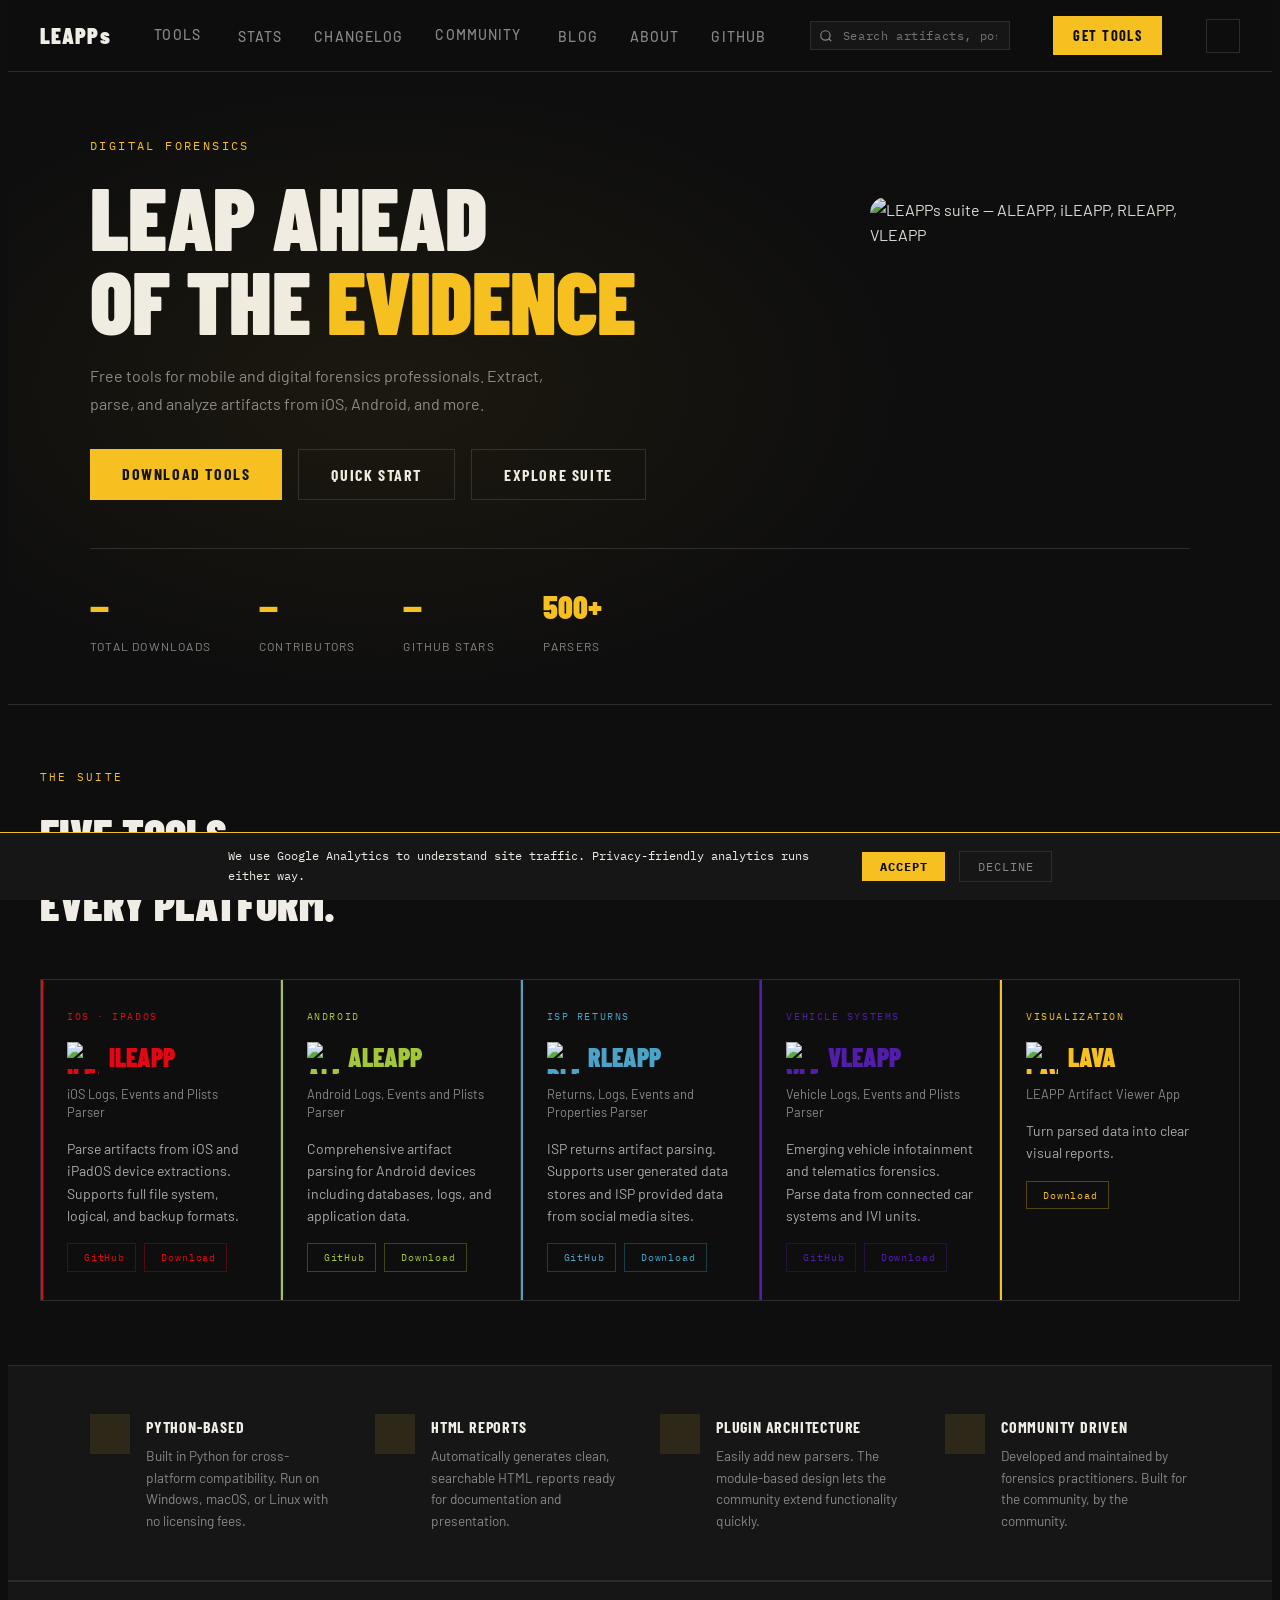
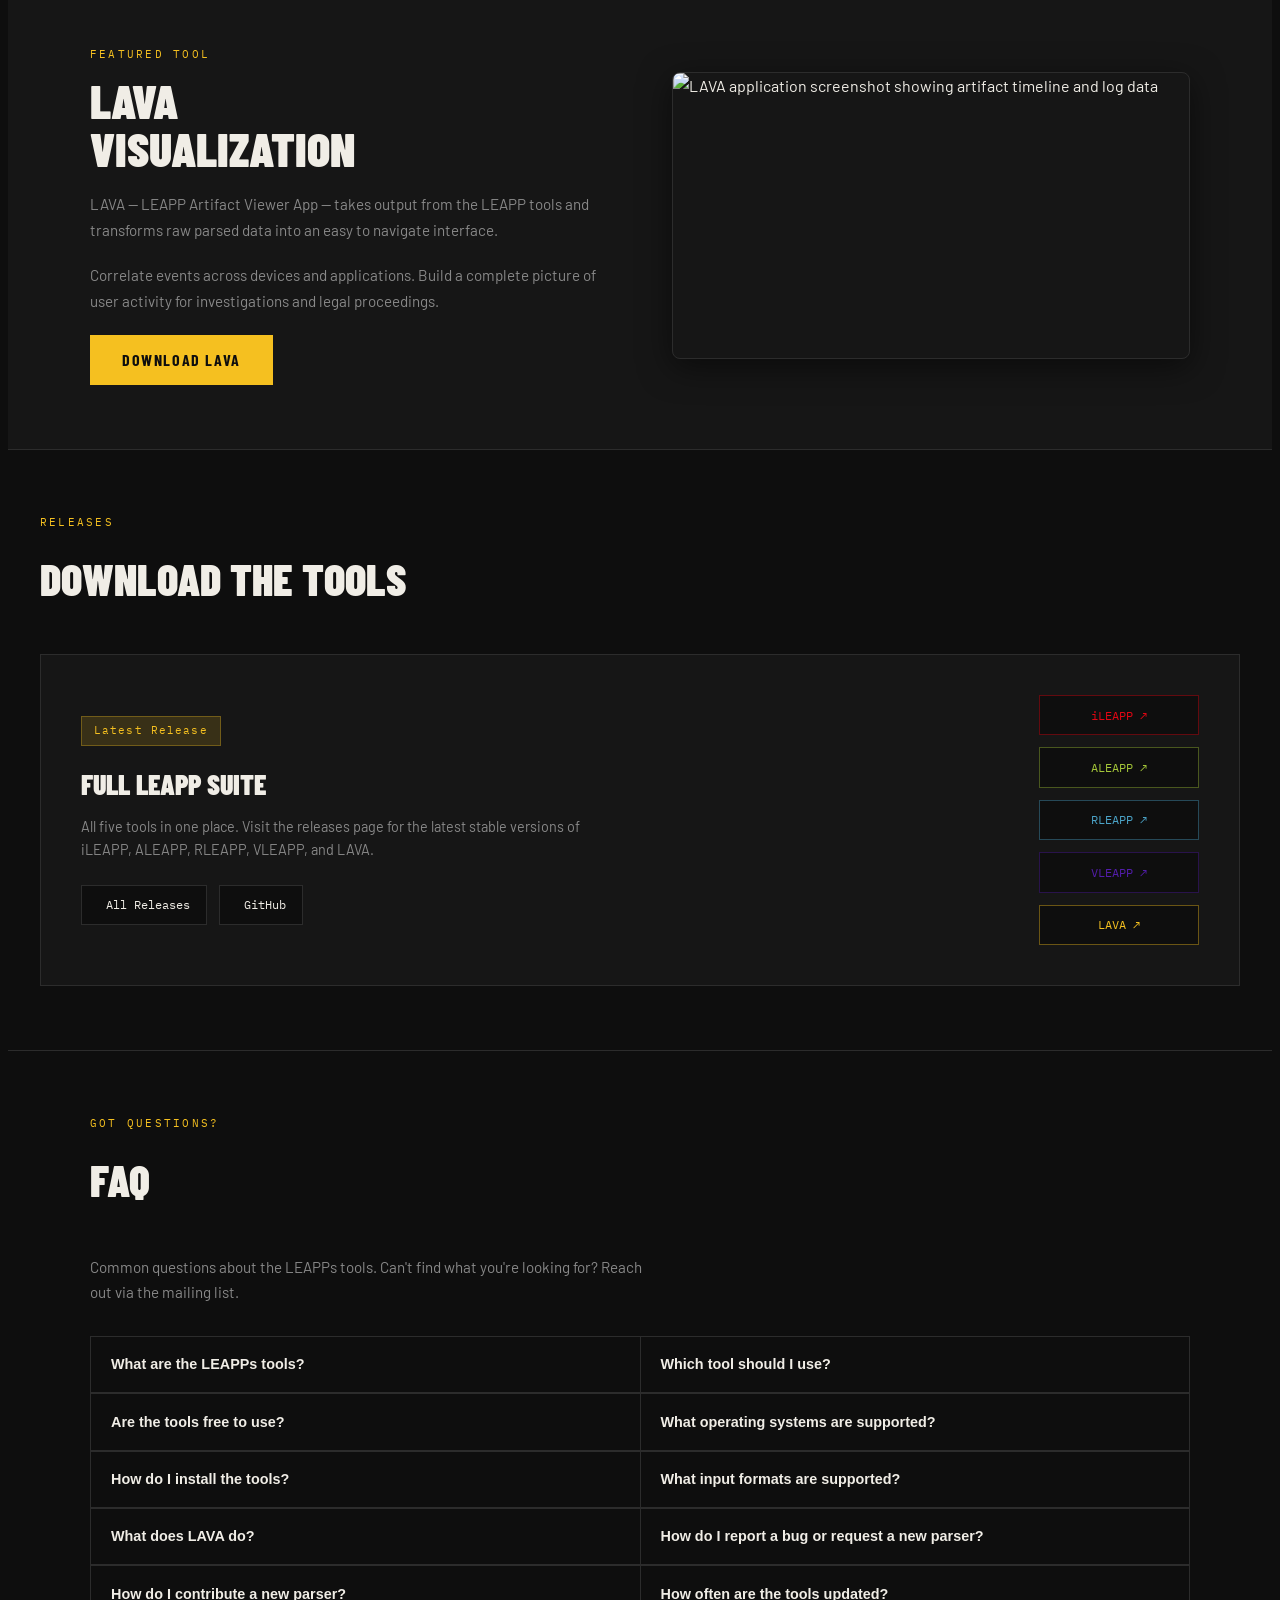
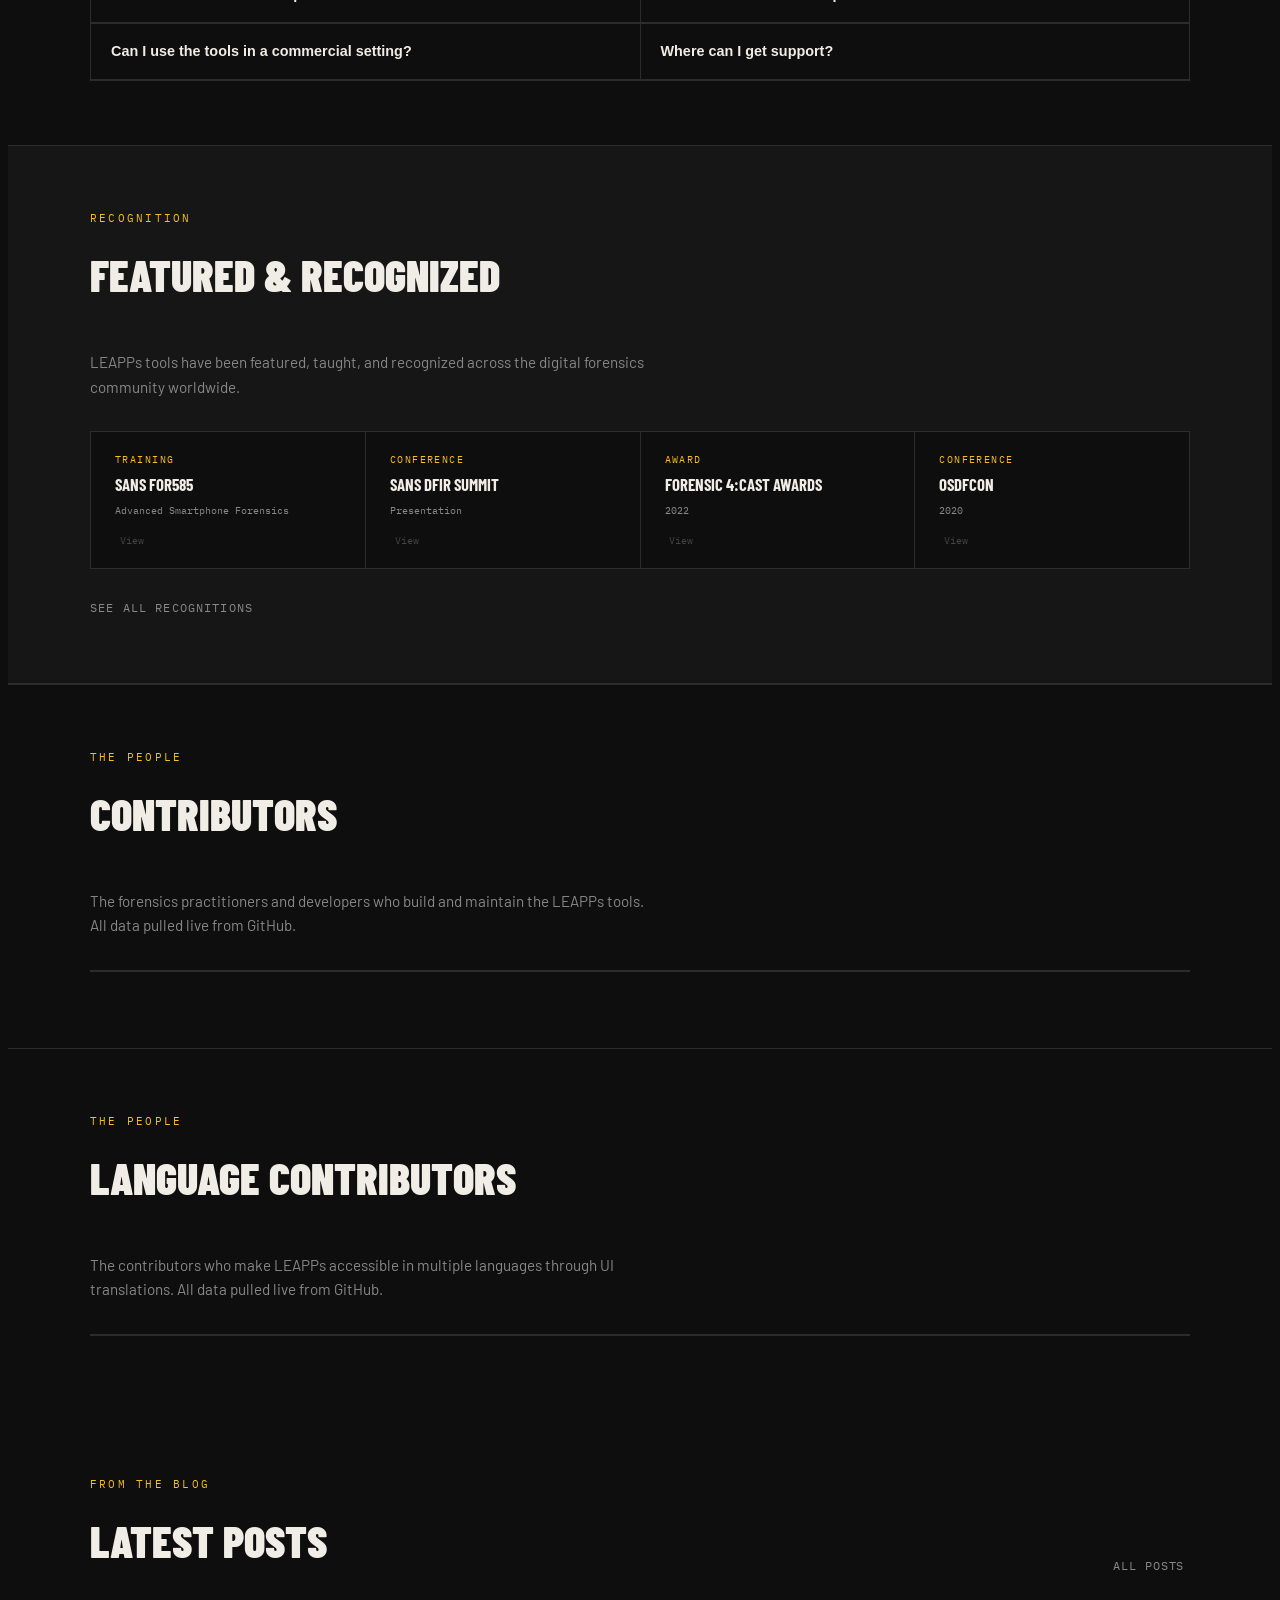
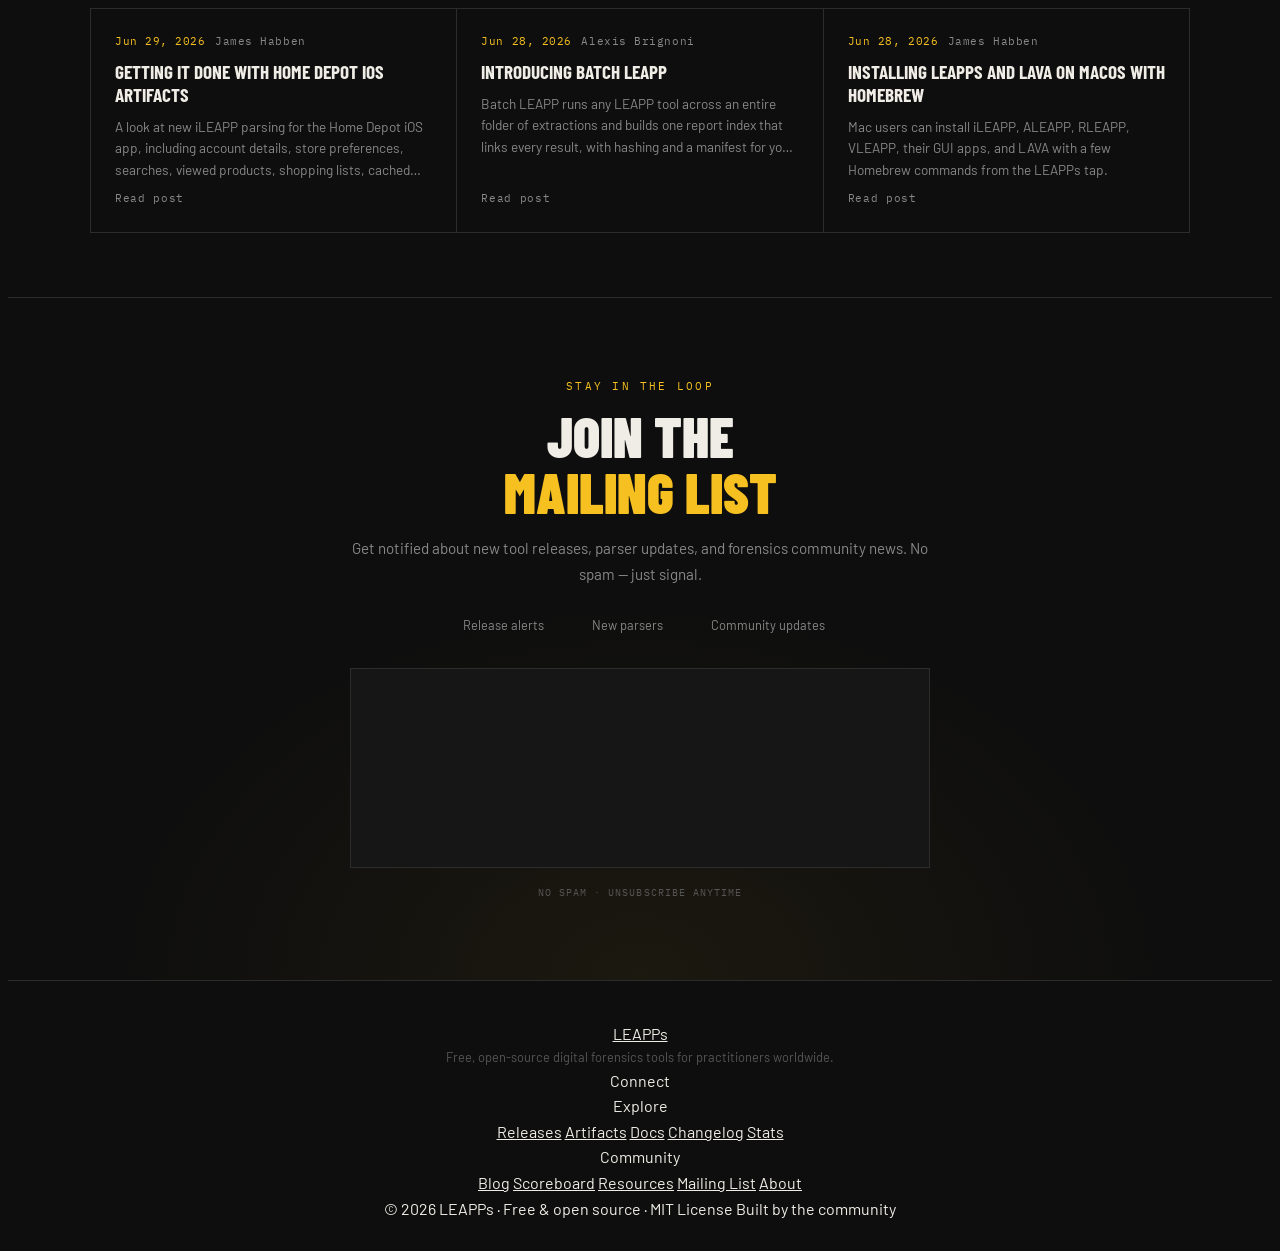
==== commit b0dae164: "Add Homebrew install strips and Batch LEAPP across the site The releases page — the site's top conve" ====
--- a/index.html
+++ b/index.html
@@ -34,7 +34,7 @@
   <link rel="preconnect" href="https://fonts.gstatic.com" crossorigin />
   <link href="https://fonts.googleapis.com/css2?family=Barlow+Condensed:wght@400;600;700;900&family=IBM+Plex+Mono:wght@400;500&family=Barlow:wght@400;500;600&display=swap" rel="stylesheet" />
   <link rel="stylesheet" href="https://cdn.jsdelivr.net/npm/@tabler/icons-webfont@latest/tabler-icons.min.css" />
-  <link rel="stylesheet" href="/css/global.css" />
+  <link rel="stylesheet" href="/css/global.css?v=20260627" />
   <style>
 img { max-width: 100%; display: block; }
 .lp-hero {
@@ -873,6 +873,7 @@
         <div class="lp-nav-dropdown-menu">
           <a href="#tools"><i class="ti ti-layout-grid" aria-hidden="true"></i>All Tools</a>
           <a href="#lava"><i class="ti ti-eye" aria-hidden="true"></i>LAVA</a>
+          <a href="https://leapps.org/releases#section-batch-leapp"><i class="ti ti-stack-2" aria-hidden="true"></i>Batch LEAPP</a>
           <a href="https://leapps.org/releases"><i class="ti ti-download" aria-hidden="true"></i>Releases</a>
           <a href="https://leapps.org/artifacts"><i class="ti ti-database" aria-hidden="true"></i>Artifacts</a>
           <a href="https://leapps.org/docs"><i class="ti ti-book" aria-hidden="true"></i>Docs</a>
@@ -916,6 +917,7 @@
 
     <a href="#tools" onclick="closeMobileMenu()">Tools</a>
     <a href="#lava" onclick="closeMobileMenu()">LAVA</a>
+    <a href="https://leapps.org/releases#section-batch-leapp" onclick="closeMobileMenu()">Batch LEAPP</a>
     <a href="https://leapps.org/releases" onclick="closeMobileMenu()">Releases</a>
     <a href="https://leapps.org/stats" onclick="closeMobileMenu()">Stats</a>
     <a href="https://leapps.org/changelog" onclick="closeMobileMenu()">Changelog</a>
@@ -1320,24 +1322,42 @@
 
   <!-- FOOTER -->
     <footer class="lp-footer">
-    <div class="lp-footer-logo">LEAPPs</div>
-    <p>Free digital forensics tools for practitioners worldwide.</p>
-    <div class="lp-footer-links">
-      <a href="https://leapps.org/">Home</a>
-      <a href="https://leapps.org/releases">Releases</a>
-      <a href="https://leapps.org/artifacts">Artifacts</a>
-      <a href="https://leapps.org/blog">Blog</a>
-      <a href="https://leapps.org/docs">Docs</a>
-      <a href="https://leapps.org/about">About</a>
+    <div class="lp-footer-inner">
+      <div class="lp-footer-brand">
+        <a href="https://leapps.org/" class="lp-footer-wordmark">LEAPPs</a>
+        <p class="lp-footer-tagline">Free, open-source digital forensics tools for practitioners worldwide.</p>
+        <div class="lp-footer-connect">Connect</div>
+        <div class="lp-footer-social">
+          <a href="https://github.com/abrignoni" target="_blank" rel="noopener noreferrer" aria-label="GitHub"><i class="ti ti-brand-github"></i></a>
+          <a href="https://discord.gg/XaZaknENUR" target="_blank" rel="noopener noreferrer" aria-label="Discord"><i class="ti ti-brand-discord"></i></a>
+          <a href="https://www.linkedin.com/company/leapps/" target="_blank" rel="noopener noreferrer" aria-label="LinkedIn"><i class="ti ti-brand-linkedin"></i></a>
+          <a href="https://www.youtube.com/@AlexisBrignoni" target="_blank" rel="noopener noreferrer" aria-label="YouTube"><i class="ti ti-brand-youtube"></i></a>
+          <a href="https://leapps-api.4n6-198.workers.dev/blog/feed" target="_blank" rel="noopener noreferrer" aria-label="RSS Feed"><i class="ti ti-rss"></i></a>
+        </div>
+      </div>
+      <div class="lp-footer-cols">
+        <div class="lp-footer-col">
+          <div class="lp-footer-col-head">Explore</div>
+          <a href="https://leapps.org/releases">Releases</a>
+          <a href="https://leapps.org/artifacts">Artifacts</a>
+          <a href="https://leapps.org/docs">Docs</a>
+          <a href="https://leapps.org/changelog">Changelog</a>
+          <a href="https://leapps.org/stats">Stats</a>
+        </div>
+        <div class="lp-footer-col">
+          <div class="lp-footer-col-head">Community</div>
+          <a href="https://leapps.org/blog">Blog</a>
+          <a href="https://leapps.org/scoreboard">Scoreboard</a>
+          <a href="https://leapps.org/resources">Resources</a>
+          <a href="https://leapps.org/mailing">Mailing List</a>
+          <a href="https://leapps.org/about">About</a>
+        </div>
+      </div>
     </div>
-    <div class="lp-footer-links" style="margin-top:.75rem;">
-      <a href="https://github.com/abrignoni" target="_blank" rel="noopener noreferrer" aria-label="GitHub"><i class="ti ti-brand-github"></i> GitHub</a>
-      <a href="https://discord.gg/XaZaknENUR" target="_blank" rel="noopener noreferrer" aria-label="Discord"><i class="ti ti-brand-discord"></i> Discord</a>
-      <a href="https://www.linkedin.com/company/leapps/" target="_blank" rel="noopener noreferrer" aria-label="LinkedIn"><i class="ti ti-brand-linkedin"></i> LinkedIn</a>
-      <a href="https://www.youtube.com/@AlexisBrignoni" target="_blank" rel="noopener noreferrer" aria-label="YouTube"><i class="ti ti-brand-youtube"></i> YouTube</a>
-      <a href="https://leapps-api.4n6-198.workers.dev/blog/feed" target="_blank" rel="noopener noreferrer" aria-label="RSS Feed"><i class="ti ti-rss"></i> RSS</a>
+    <div class="lp-footer-bottom">
+      <span>© 2026 LEAPPs · Free &amp; open source · MIT License</span>
+      <span>Built by the community</span>
     </div>
-    <div style="margin-top:1.25rem;font-family:var(--font-mono);font-size:.72rem;color:#444;letter-spacing:.08em;">🌐 <a href="https://translate.google.com/translate?u=https://leapps.org" target="_blank" rel="noopener noreferrer" style="color:#444;text-decoration:none;transition:color .2s;" onmouseover="this.style.color='var(--gold)'" onmouseout="this.style.color='#444'">TRANSLATE THIS PAGE</a></div>
   </footer>
 
   <!-- Mailjet embed script -->
@@ -1763,7 +1783,7 @@
     // Footer active state
     (function() {
       var path = window.location.pathname.replace(/\.html$/, '').replace(/\/+$/, '') || '/';
-      document.querySelectorAll('.lp-footer-links a').forEach(function(a) {
+      document.querySelectorAll('.lp-footer-col a').forEach(function(a) {
         var href = a.getAttribute('href') || '';
         var ap = href.replace(/https:\/\/leapps\.org/, '').replace(/\/+$/, '') || '/';
         if (ap === path) { a.style.color = '#F5C020'; }
@@ -1938,6 +1958,6 @@
       }
     })();
   </script>
-  <script src="/analytics.js" defer></script>
+  <script src="/analytics.js?v=20260627" defer></script>
 </body>
 </html>
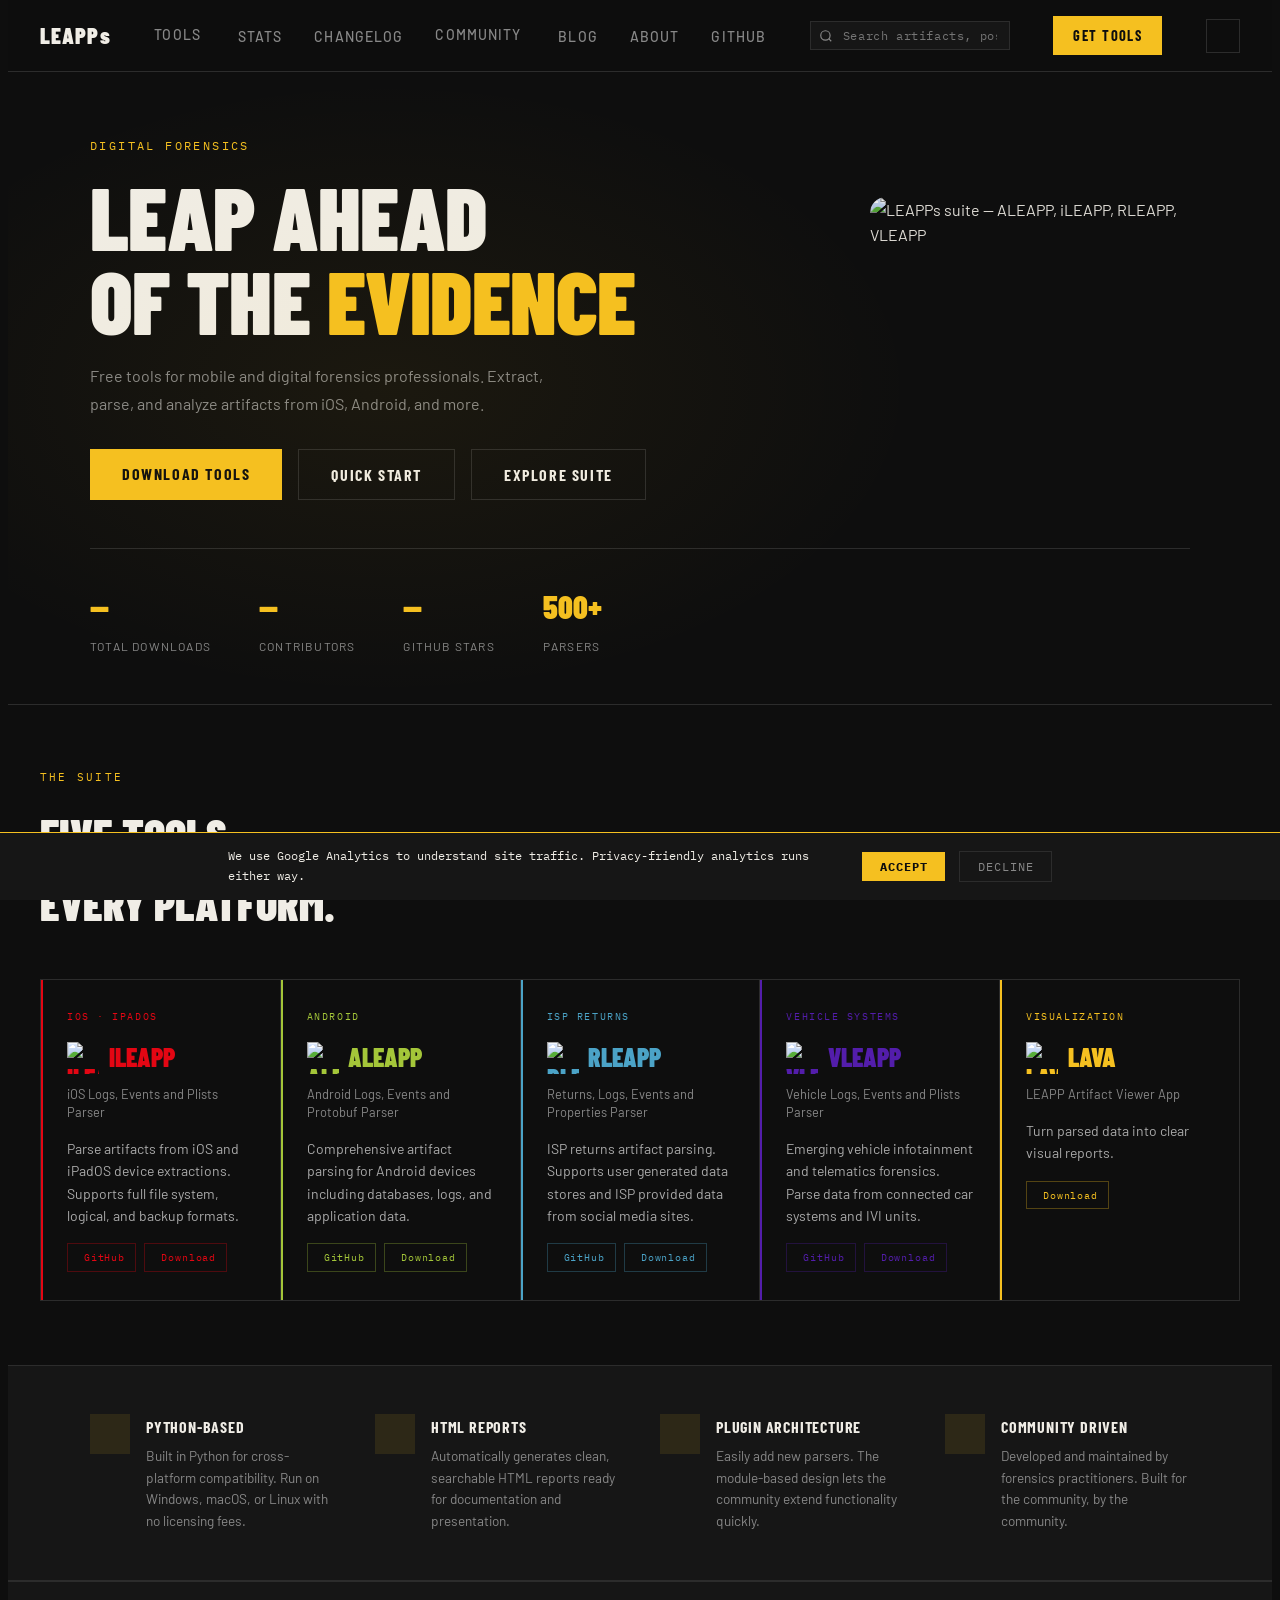
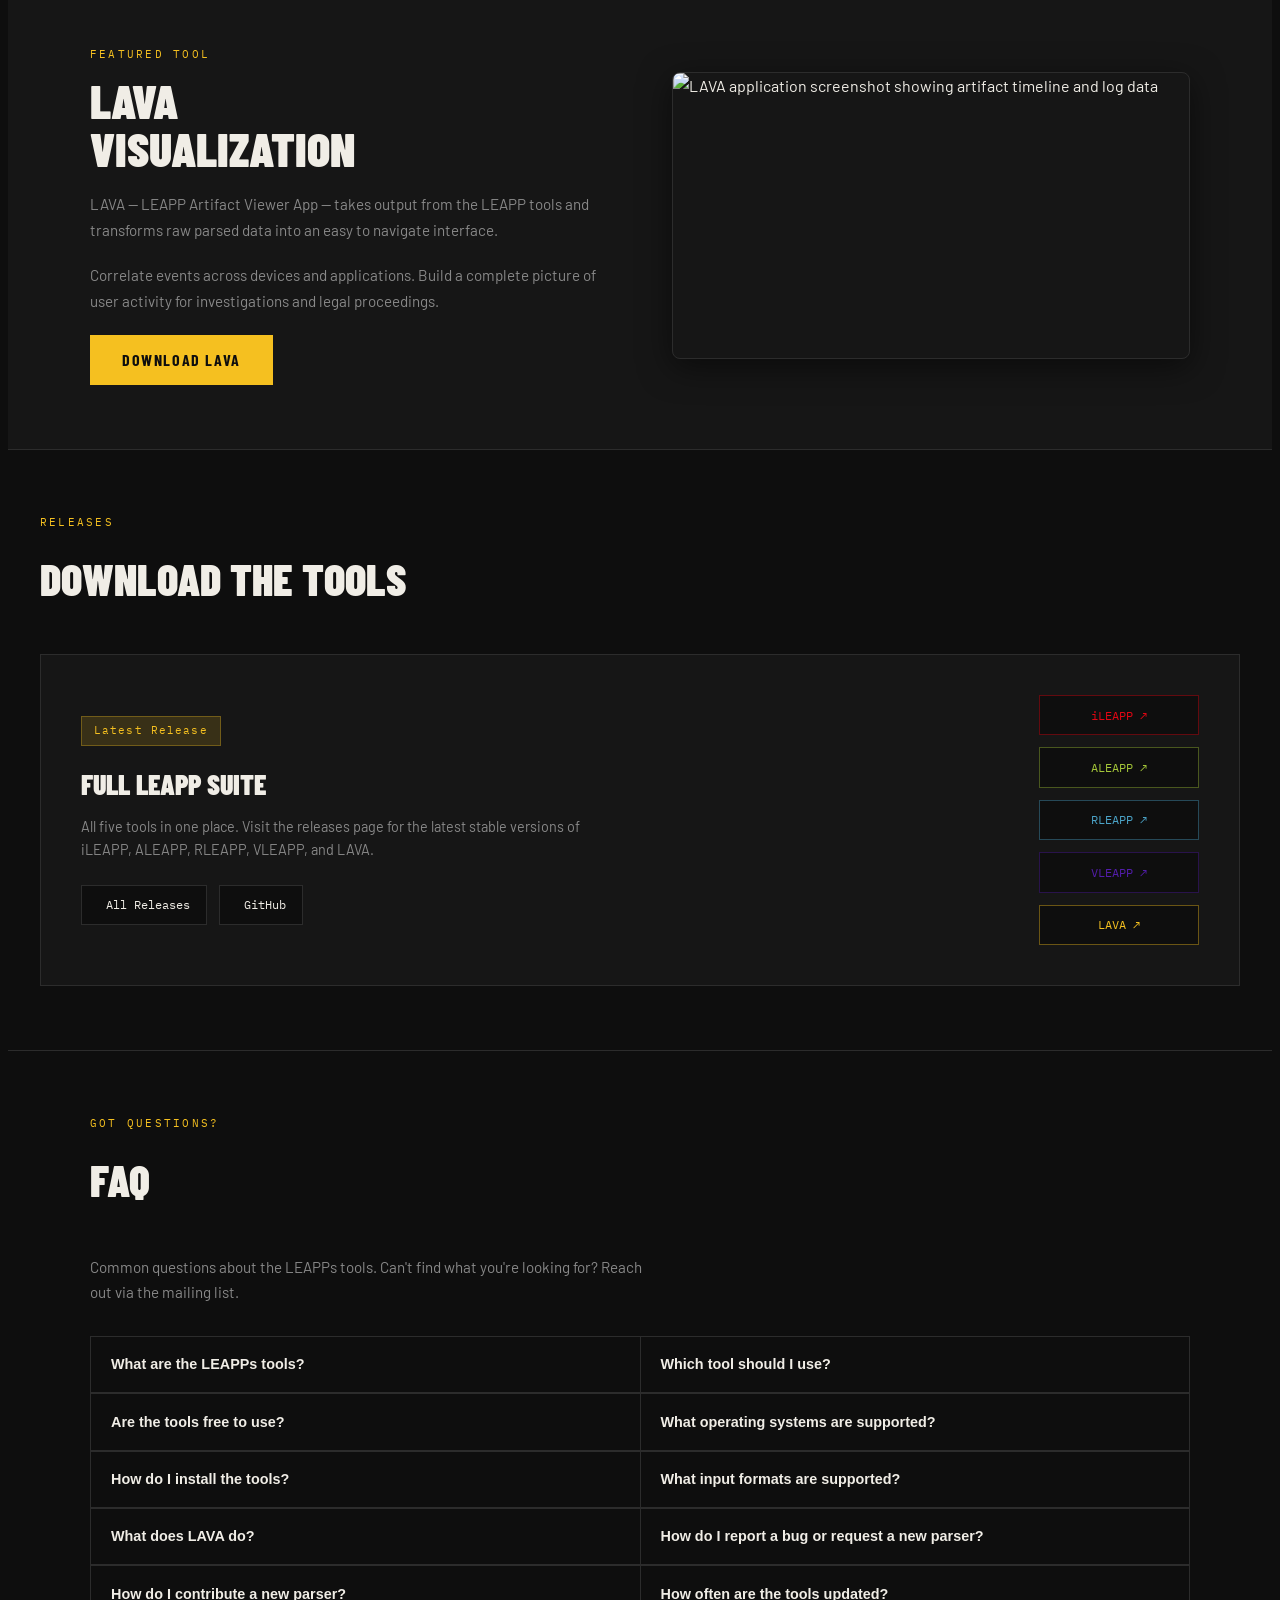
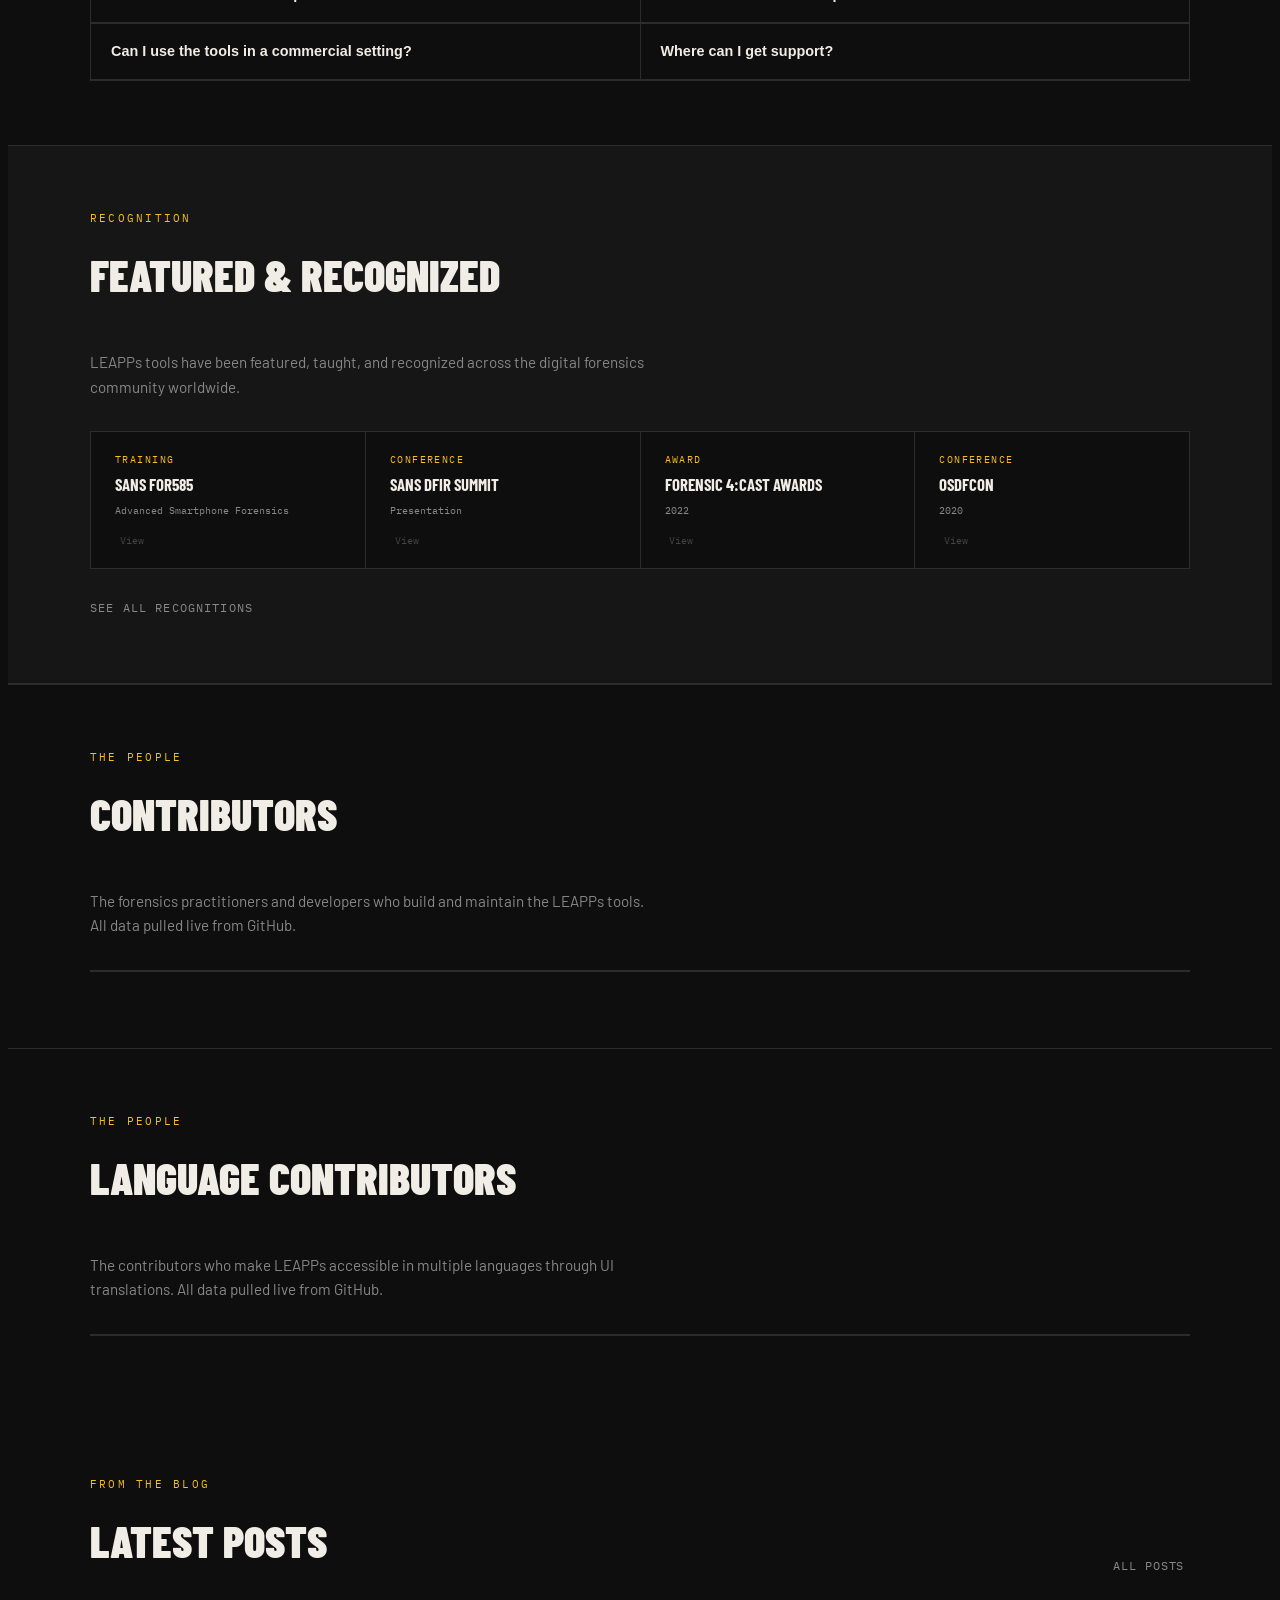
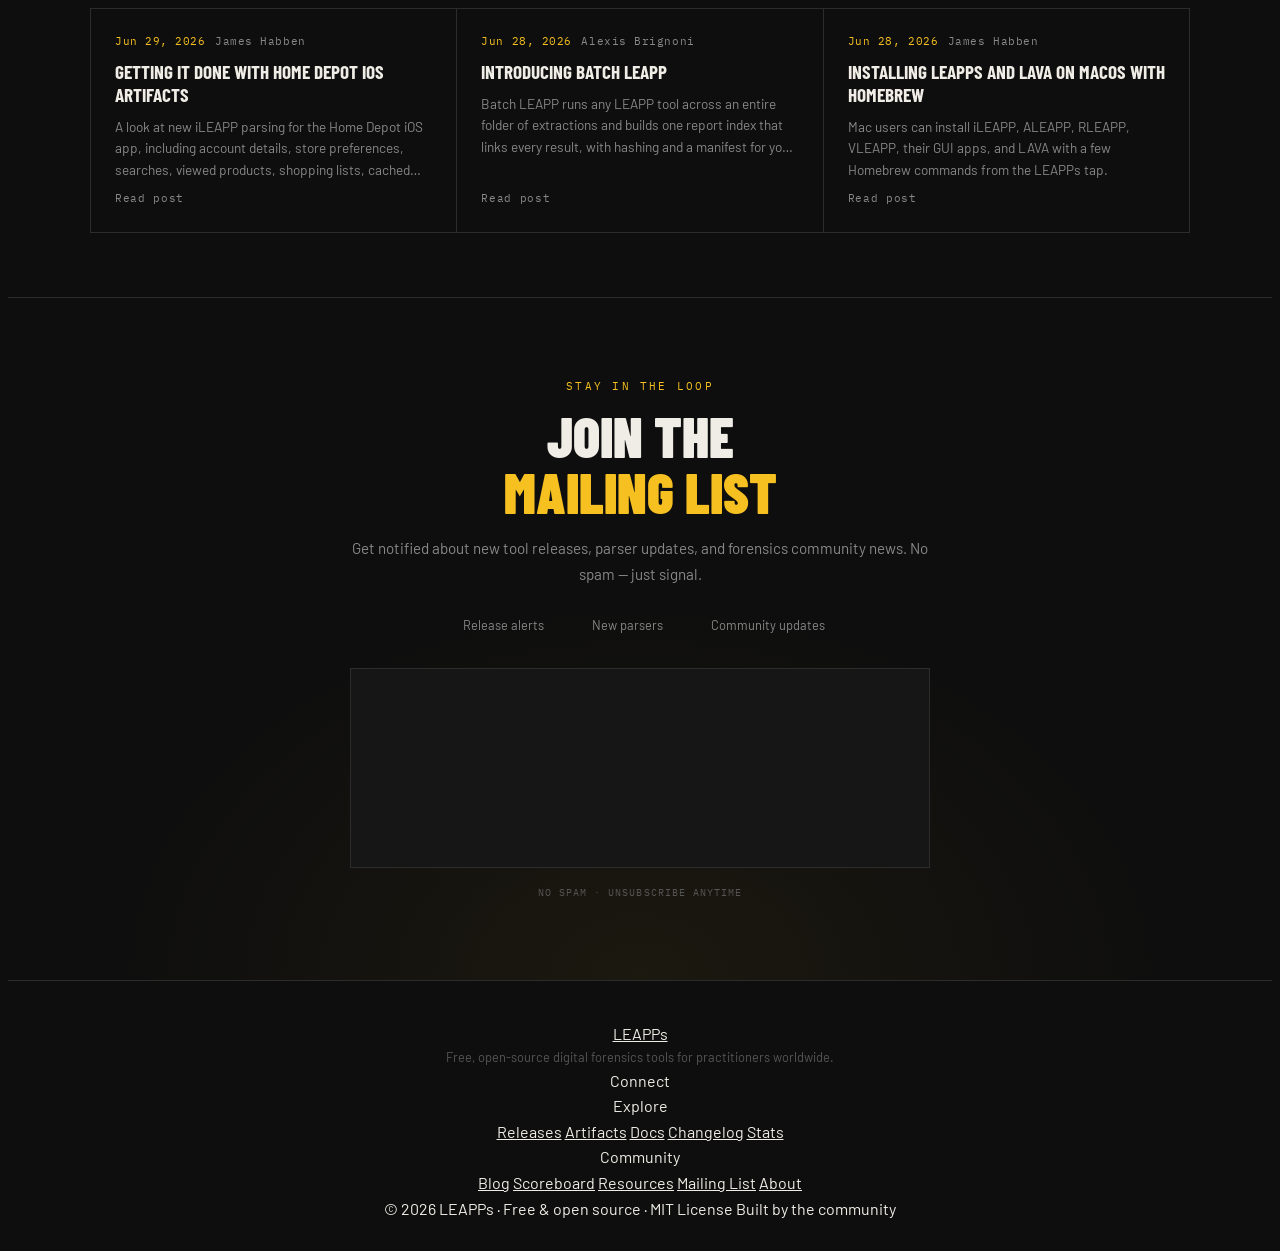
==== commit 22540957: "Merge pull request #145 from abrignoni/brigs-working Docs first-run walkthrough, llms.txt, RSS disco" ====
--- a/index.html
+++ b/index.html
@@ -30,6 +30,7 @@
   <meta name="author" content="Alexis Brignoni" />
   <meta name="google-site-verification" content="4NRgfrYq66eJKZVReVwQNbH_cyJI4bLQXXnrm8WuW9A" />
   <link rel="canonical" href="https://leapps.org/" />
+  <link rel="alternate" type="application/rss+xml" title="LEAPPs Blog" href="https://leapps-api.4n6-198.workers.dev/blog/feed" />
   <link rel="preconnect" href="https://fonts.googleapis.com" />
   <link rel="preconnect" href="https://fonts.gstatic.com" crossorigin />
   <link href="https://fonts.googleapis.com/css2?family=Barlow+Condensed:wght@400;600;700;900&family=IBM+Plex+Mono:wght@400;500&family=Barlow:wght@400;500;600&display=swap" rel="stylesheet" />
@@ -851,7 +852,7 @@
         "name": "ALEAPP",
         "applicationCategory": "DeveloperApplication",
         "operatingSystem": "Windows, macOS, Linux",
-        "description": "Android Logs, Events and Plists Parser — free open-source tool for parsing artifacts from Android device extractions.",
+        "description": "Android Logs, Events and Protobuf Parser — free open-source tool for parsing artifacts from Android device extractions.",
         "url": "https://github.com/abrignoni/ALEAPP",
         "isAccessibleForFree": true,
         "license": "https://opensource.org/licenses/Apache-2.0",
@@ -991,7 +992,7 @@
       <div class="lp-tool-card lp-tool-card-aleapp">
         <div class="lp-tool-tag">Android</div>
         <div class="lp-tool-name"><img src="https://cdn.jsdelivr.net/gh/abrignoni/leapps-website@main/logos/ALEAPP_icon_1024.png" alt="ALEAPP logo" width="1024" height="1024" class="lp-tool-logo">ALEAPP</div>
-        <div class="lp-tool-full">Android Logs, Events and Plists Parser</div>
+        <div class="lp-tool-full">Android Logs, Events and Protobuf Parser</div>
         <div class="lp-tool-desc">Comprehensive artifact parsing for Android devices including databases, logs, and application data.</div>
         <div class="lp-tool-links">
           <a href="https://github.com/abrignoni/ALEAPP" class="lp-tool-link" target="_blank" rel="noopener noreferrer"><i class="ti ti-brand-github"></i>GitHub</a>
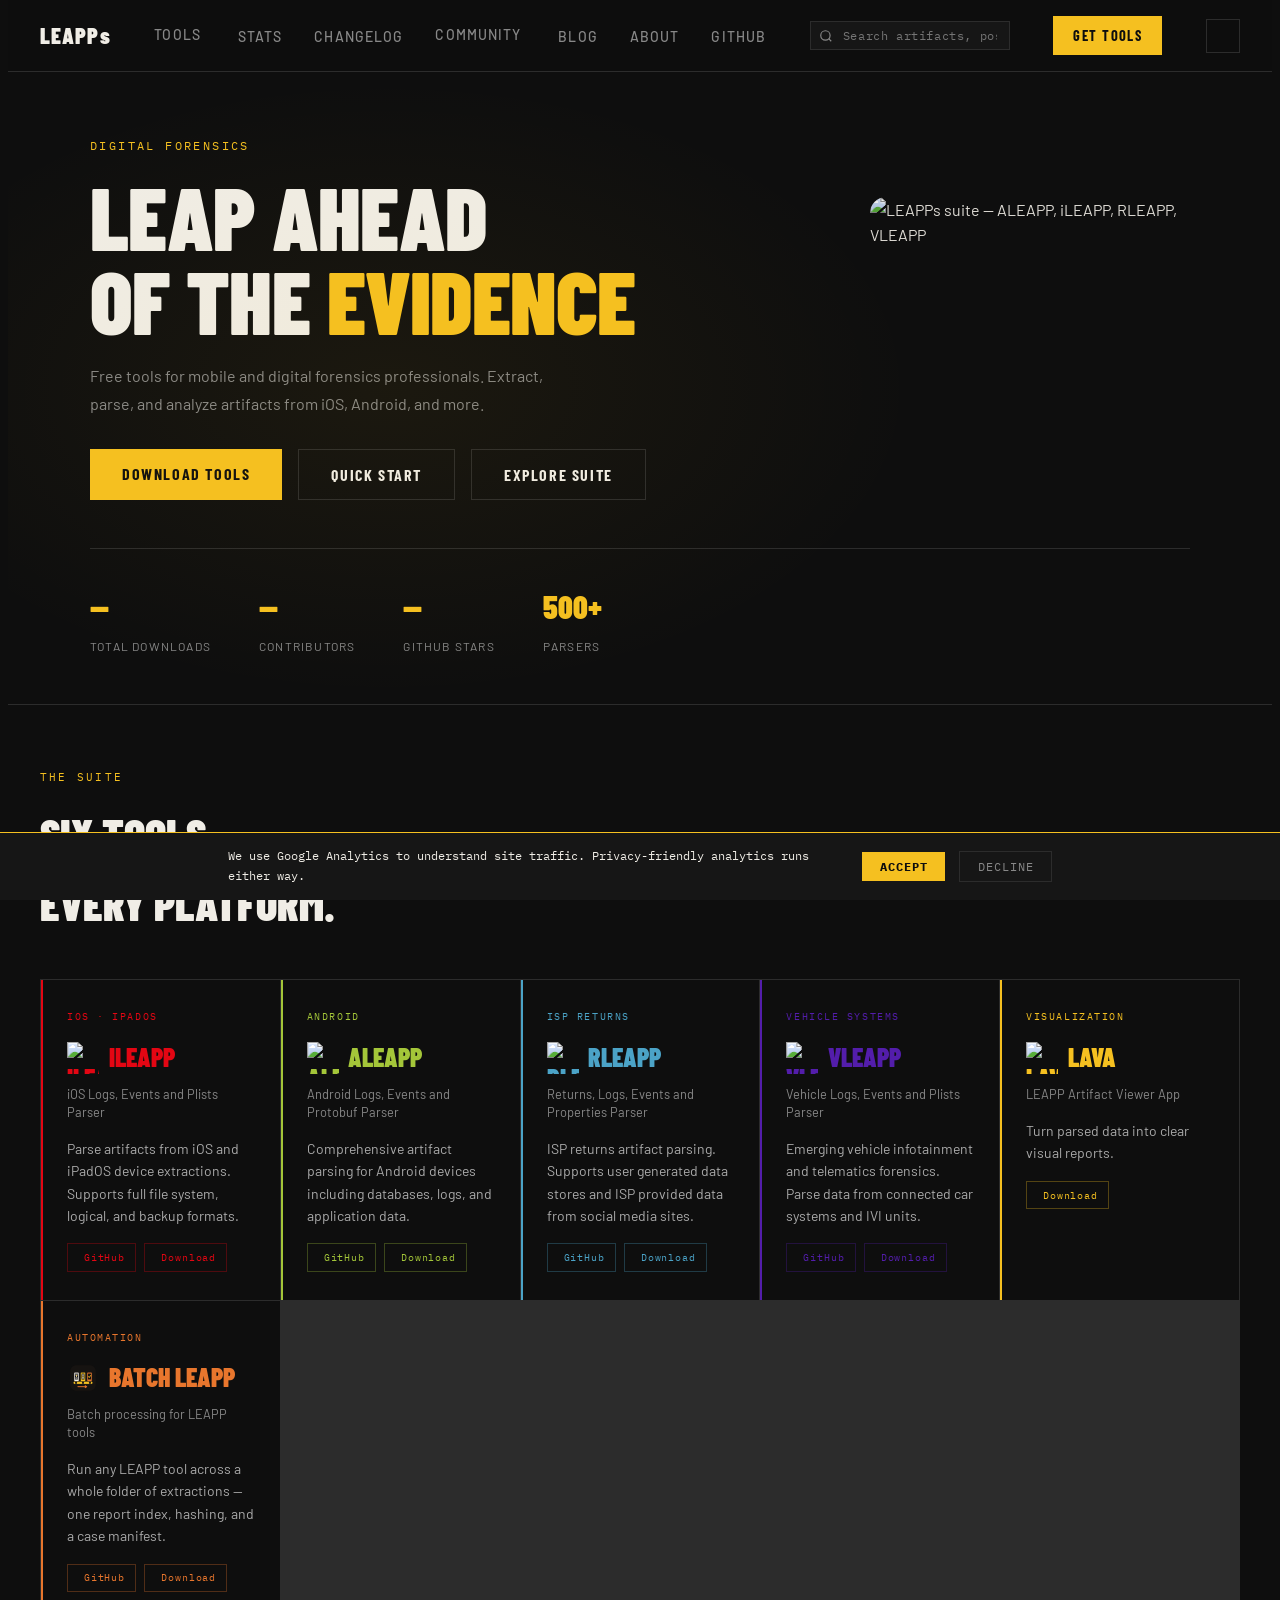
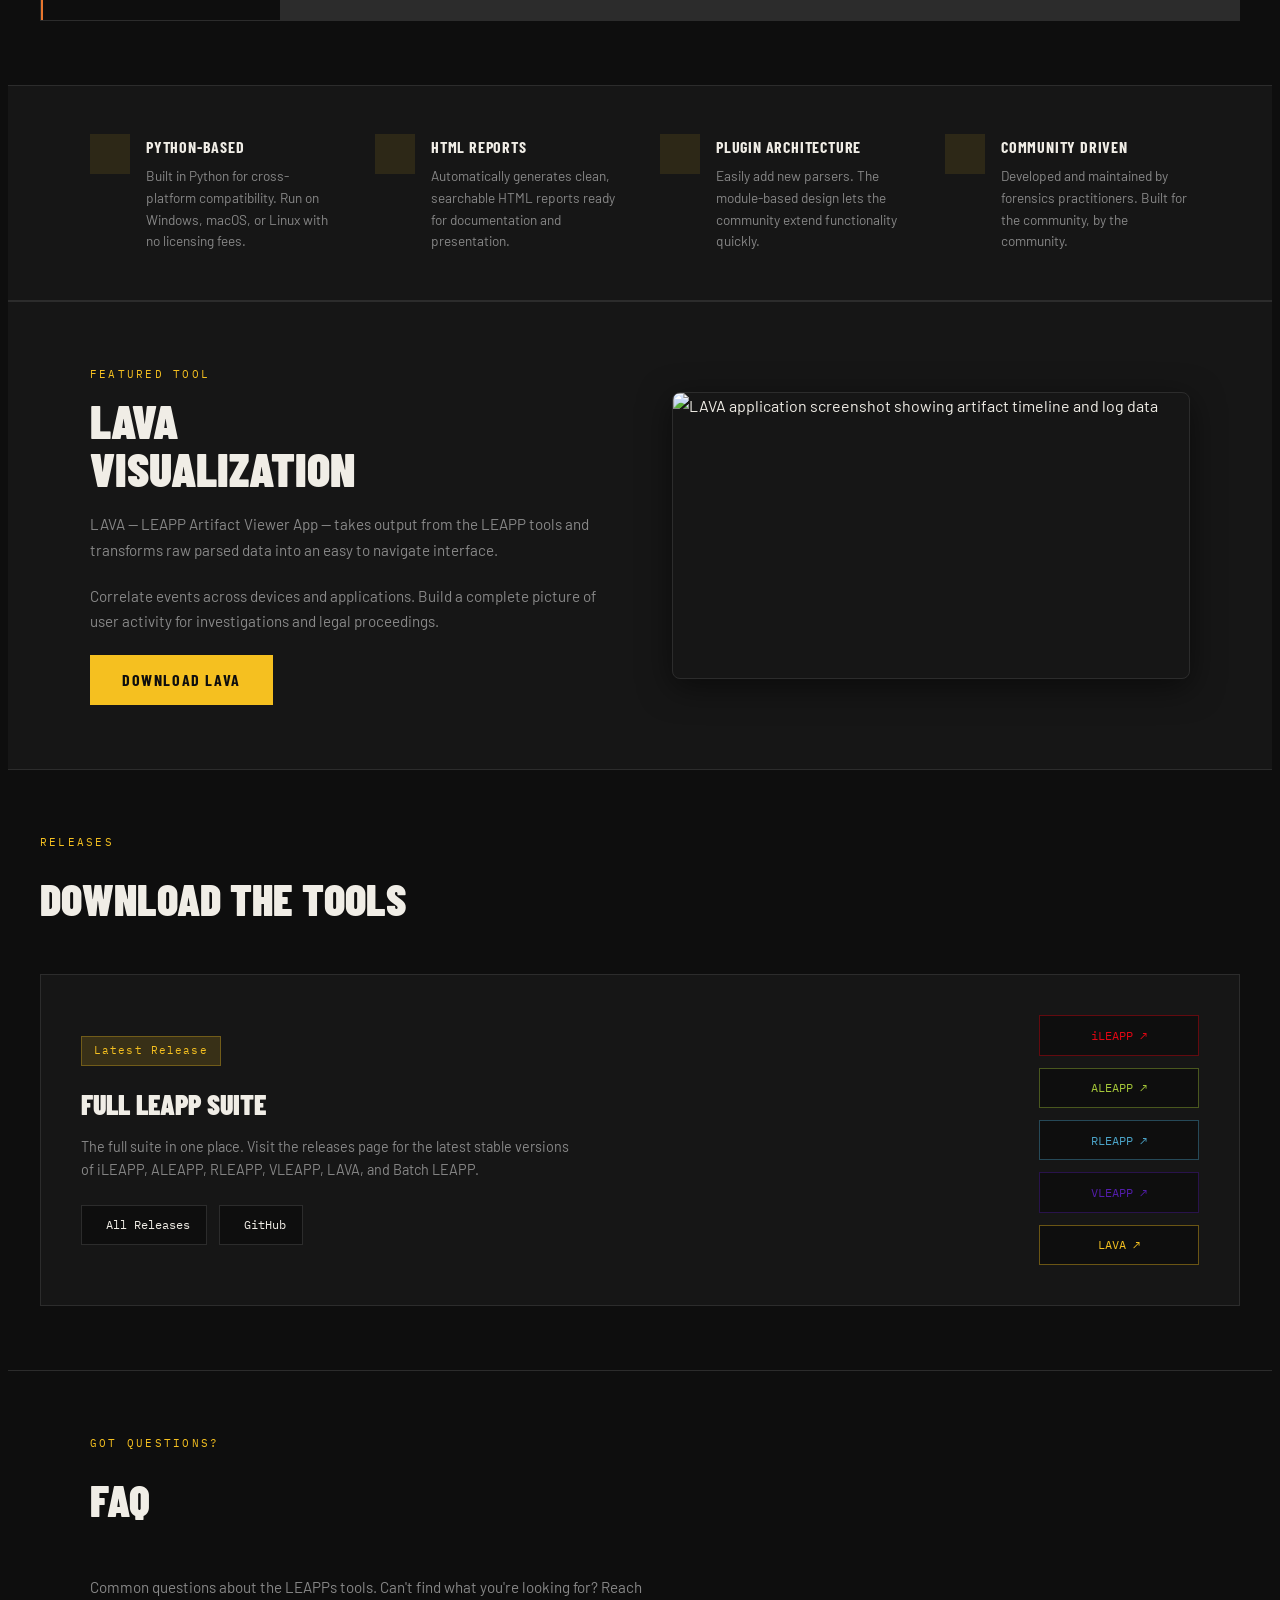
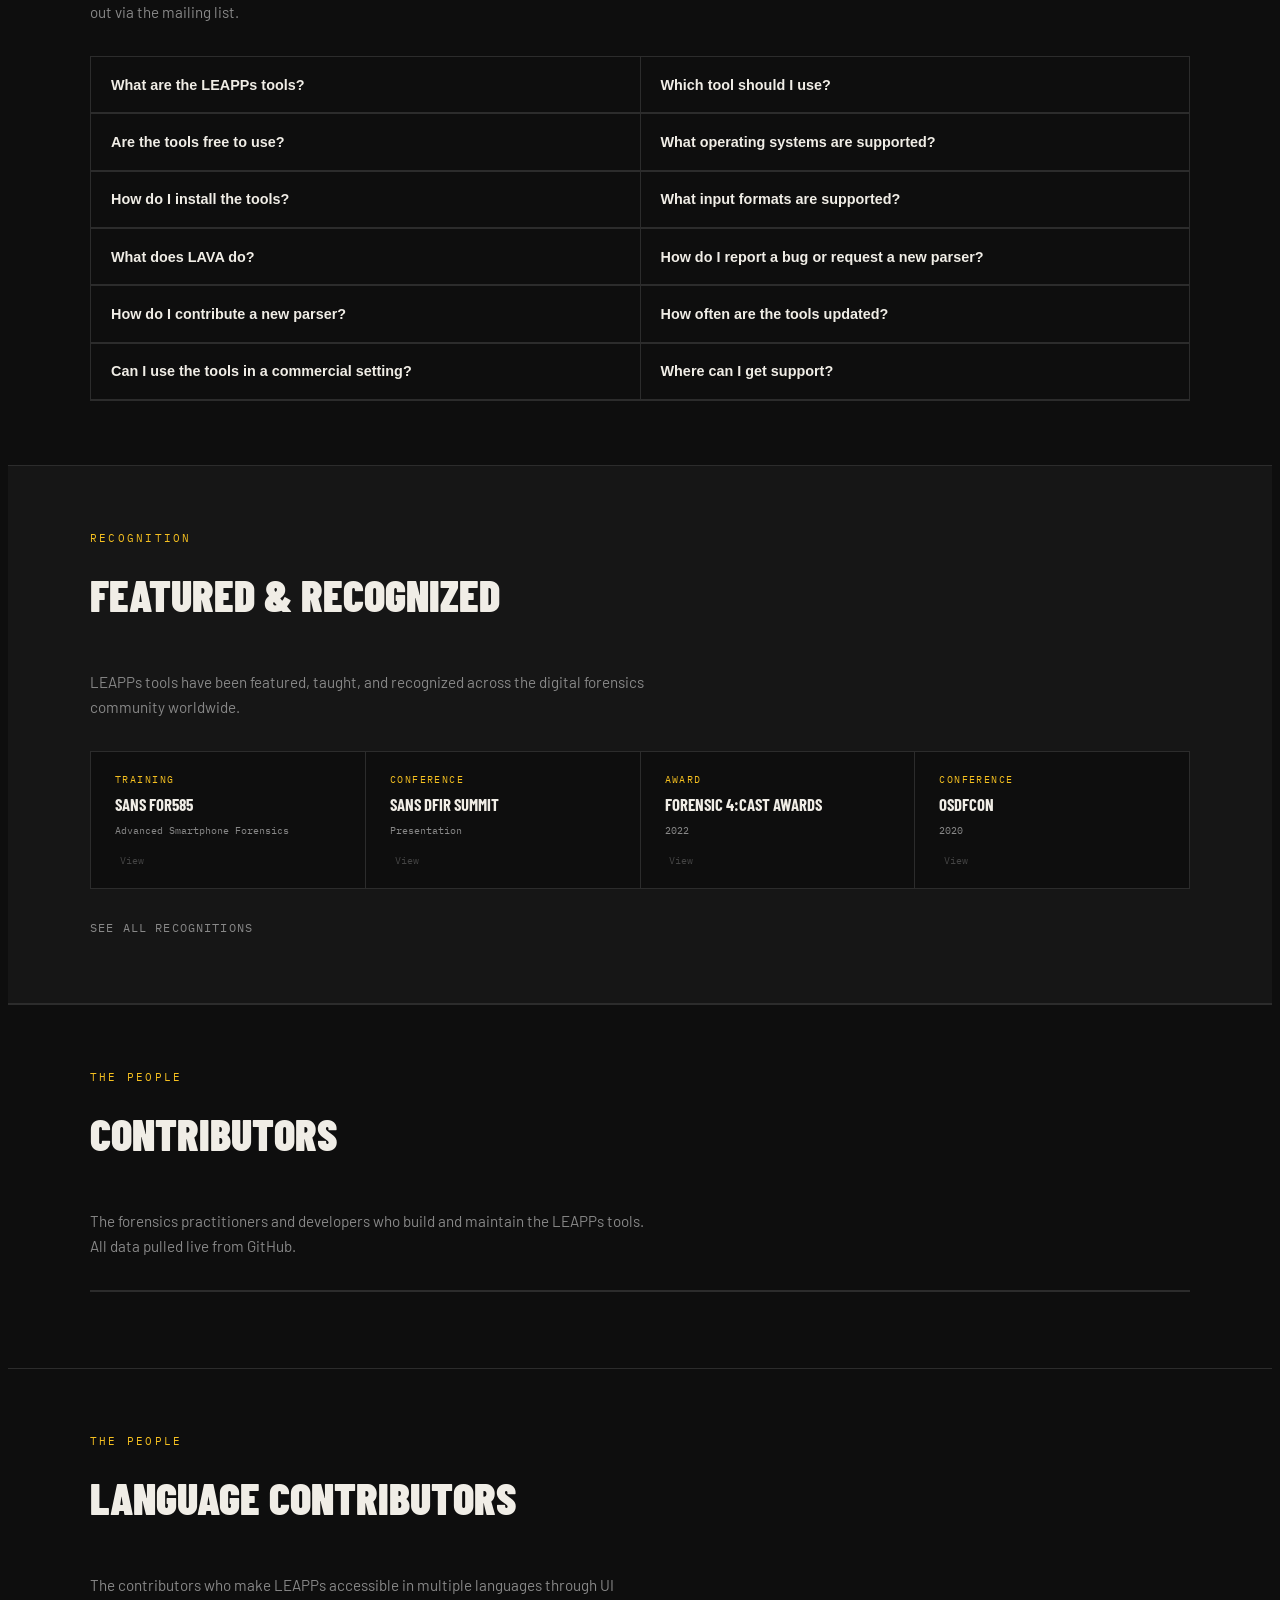
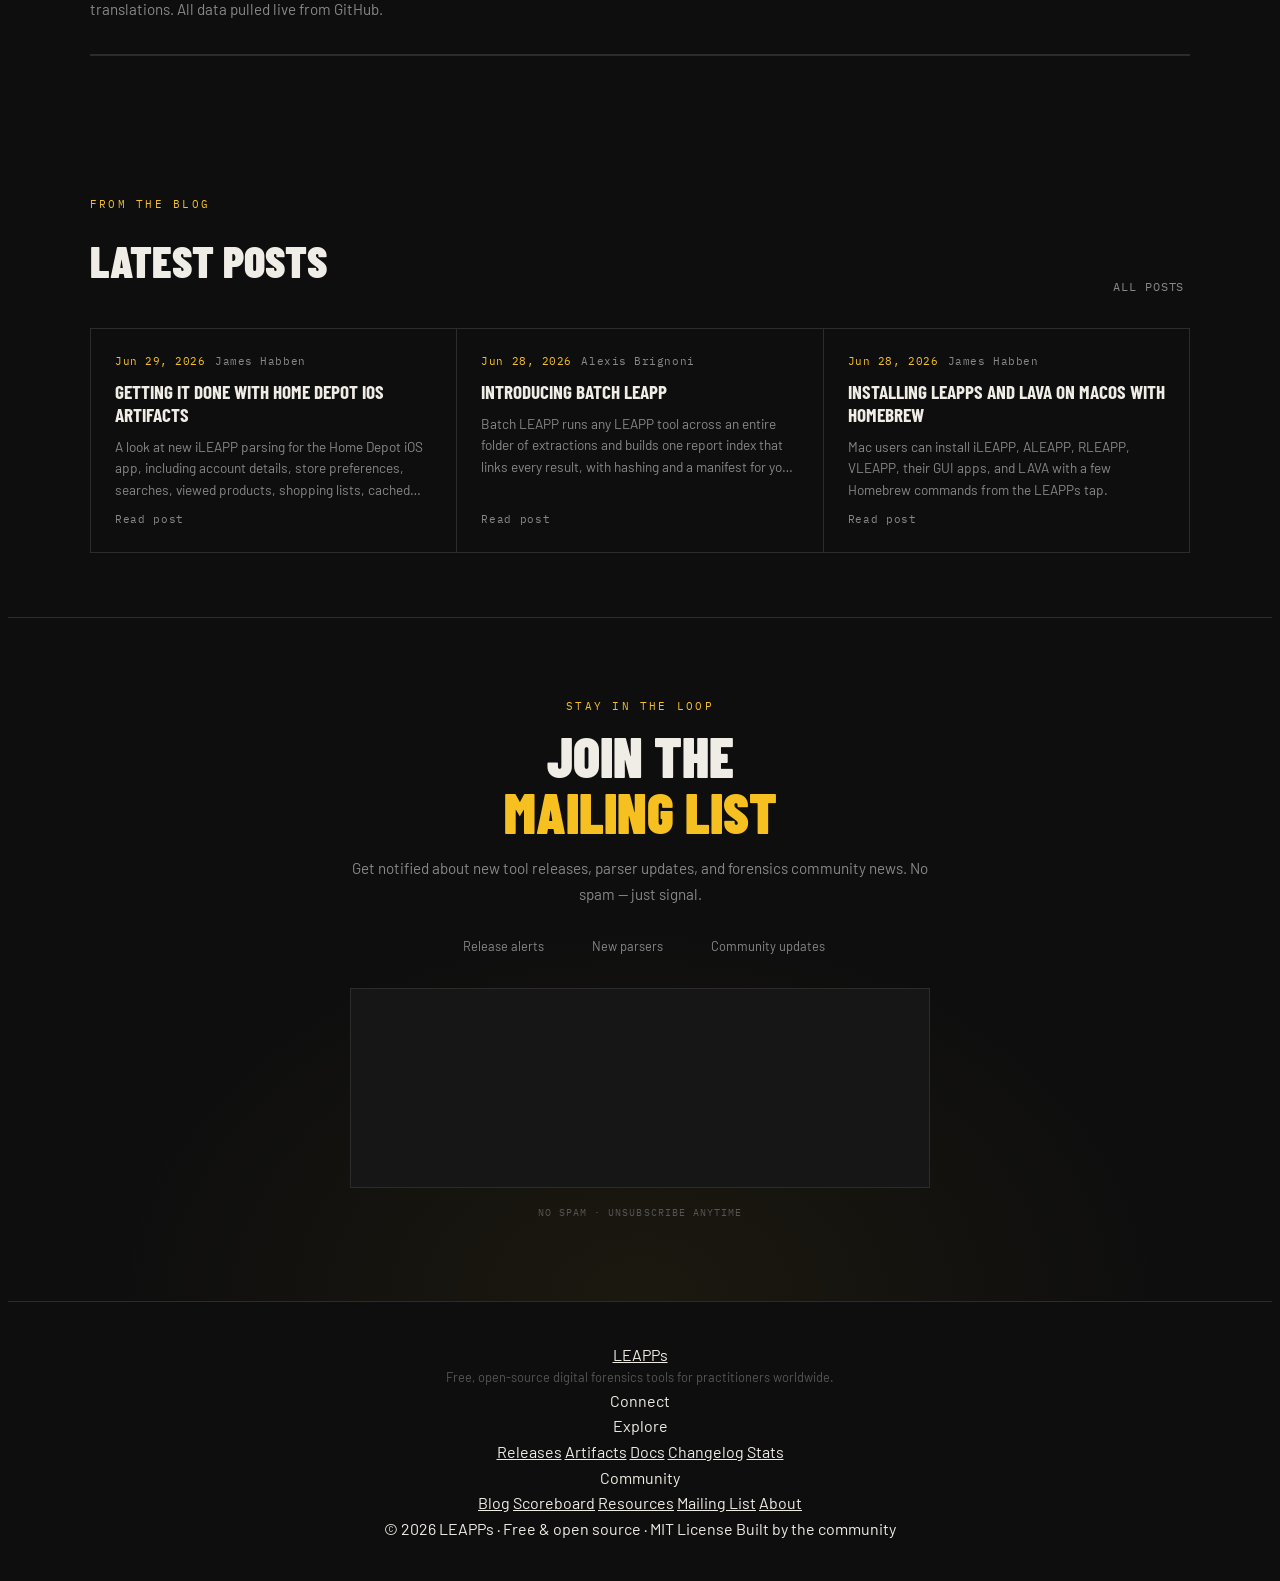
==== commit d3d3c04b: "Add Batch LEAPP tool icon Custom icon in the family style (dark rounded square, flat shapes, thick o" ====
--- a/index.html
+++ b/index.html
@@ -347,6 +347,10 @@
       border-color: rgba(245,192,32,.3) !important;
       color: var(--gold) !important;
     }
+.lp-tool-card-batch { border-left: 2px solid #E8762D; }
+.lp-tool-card-batch .lp-tool-tag,
+    .lp-tool-card-batch .lp-tool-name { color: #E8762D; }
+.lp-tool-card-batch .lp-tool-link { border-color: rgba(232,118,45,.3) !important; color: #E8762D !important; }
 .lp-features {
       background: var(--surface);
       border-top: 1px solid var(--border);
@@ -977,7 +981,7 @@
   <!-- TOOLS -->
   <section class="lp-section" id="tools">
     <span class="lp-section-label">The Suite</span>
-    <h2 class="lp-section-title">Five Tools.<br>Every Platform.</h2>
+    <h2 class="lp-section-title">Six Tools.<br>Every Platform.</h2>
     <div class="lp-tools-grid">
       <div class="lp-tool-card lp-tool-card-ileapp">
         <div class="lp-tool-tag">iOS · iPadOS</div>
@@ -1028,6 +1032,16 @@
           <a href="https://leapps.org/releases" class="lp-tool-link"><i class="ti ti-download"></i>Download</a>
         </div>
       </div>
+      <div class="lp-tool-card lp-tool-card-batch">
+        <div class="lp-tool-tag">Automation</div>
+        <div class="lp-tool-name"><img src="/logos/batch-leapp_icon_1024.png" alt="Batch LEAPP logo" width="1024" height="1024" class="lp-tool-logo">Batch LEAPP</div>
+        <div class="lp-tool-full">Batch processing for LEAPP tools</div>
+        <div class="lp-tool-desc">Run any LEAPP tool across a whole folder of extractions — one report index, hashing, and a case manifest.</div>
+        <div class="lp-tool-links">
+          <a href="https://github.com/abrignoni/batch-leapp" class="lp-tool-link" target="_blank" rel="noopener noreferrer"><i class="ti ti-brand-github"></i>GitHub</a>
+          <a href="https://leapps.org/releases#section-batch-leapp" class="lp-tool-link"><i class="ti ti-download"></i>Download</a>
+        </div>
+      </div>
     </div>
   </section>
 
@@ -1089,7 +1103,7 @@
       <div>
         <div class="lp-version-badge">Latest Release</div>
         <h3>Full LEAPP Suite</h3>
-        <p>All five tools in one place. Visit the releases page for the latest stable versions of iLEAPP, ALEAPP, RLEAPP, VLEAPP, and LAVA.</p>
+        <p>The full suite in one place. Visit the releases page for the latest stable versions of iLEAPP, ALEAPP, RLEAPP, VLEAPP, LAVA, and Batch LEAPP.</p>
         <div class="lp-dl-os">
           <a href="https://leapps.org/releases" class="lp-dl-btn"><i class="ti ti-download"></i>All Releases</a>
           <a href="https://github.com/abrignoni" class="lp-dl-btn" target="_blank" rel="noopener noreferrer"><i class="ti ti-brand-github"></i>GitHub</a>
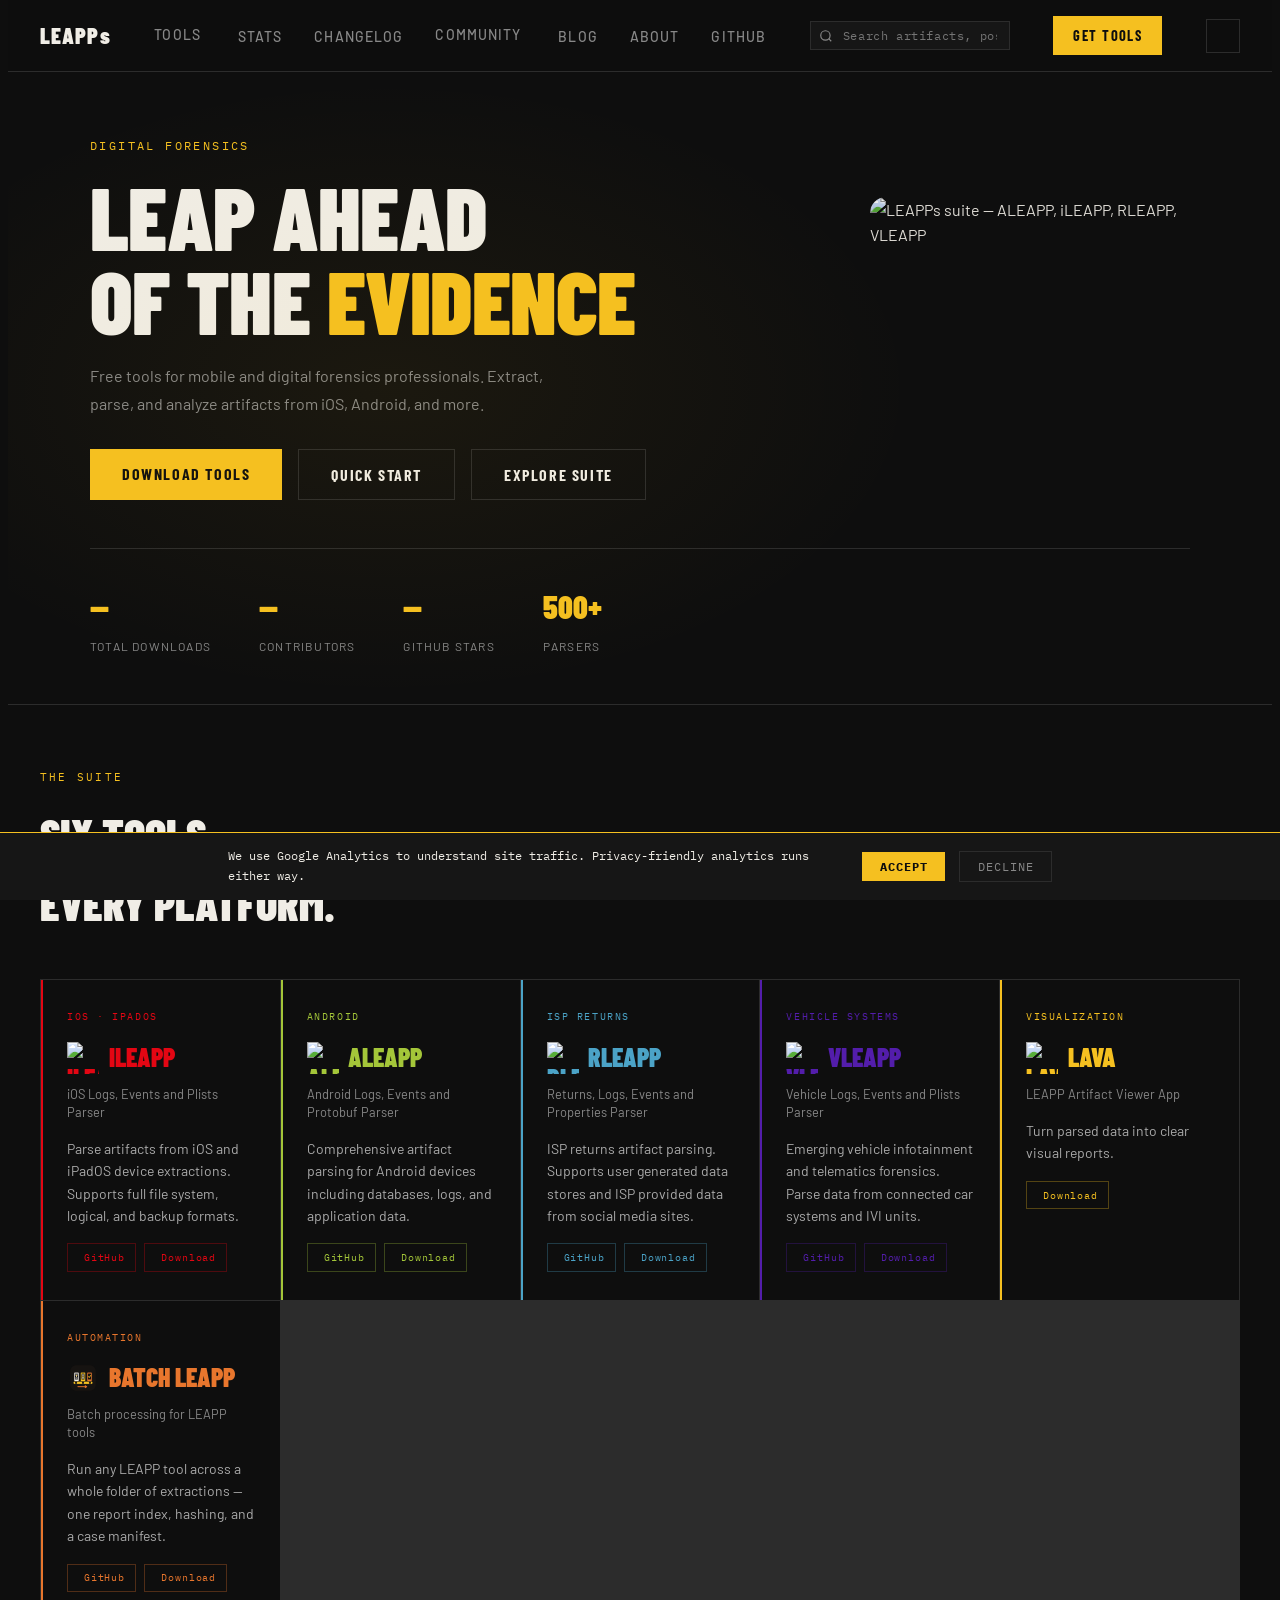
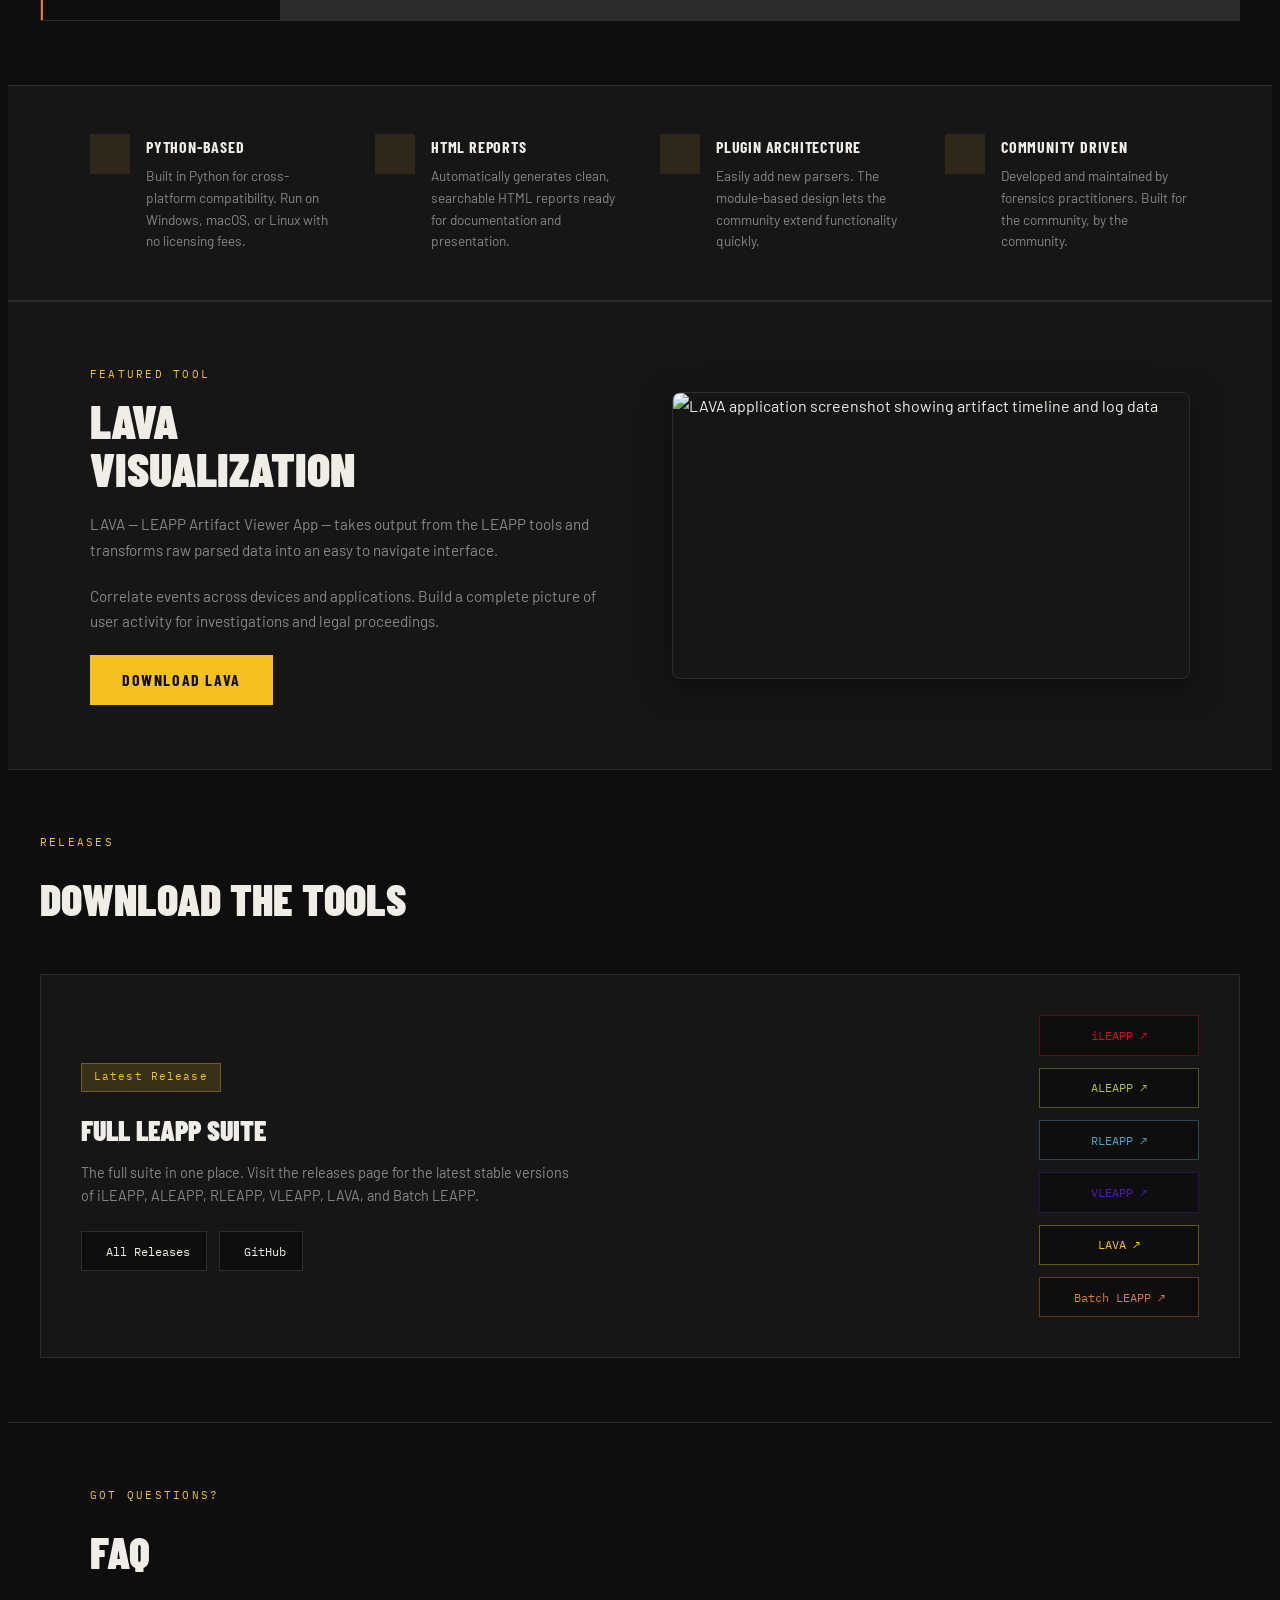
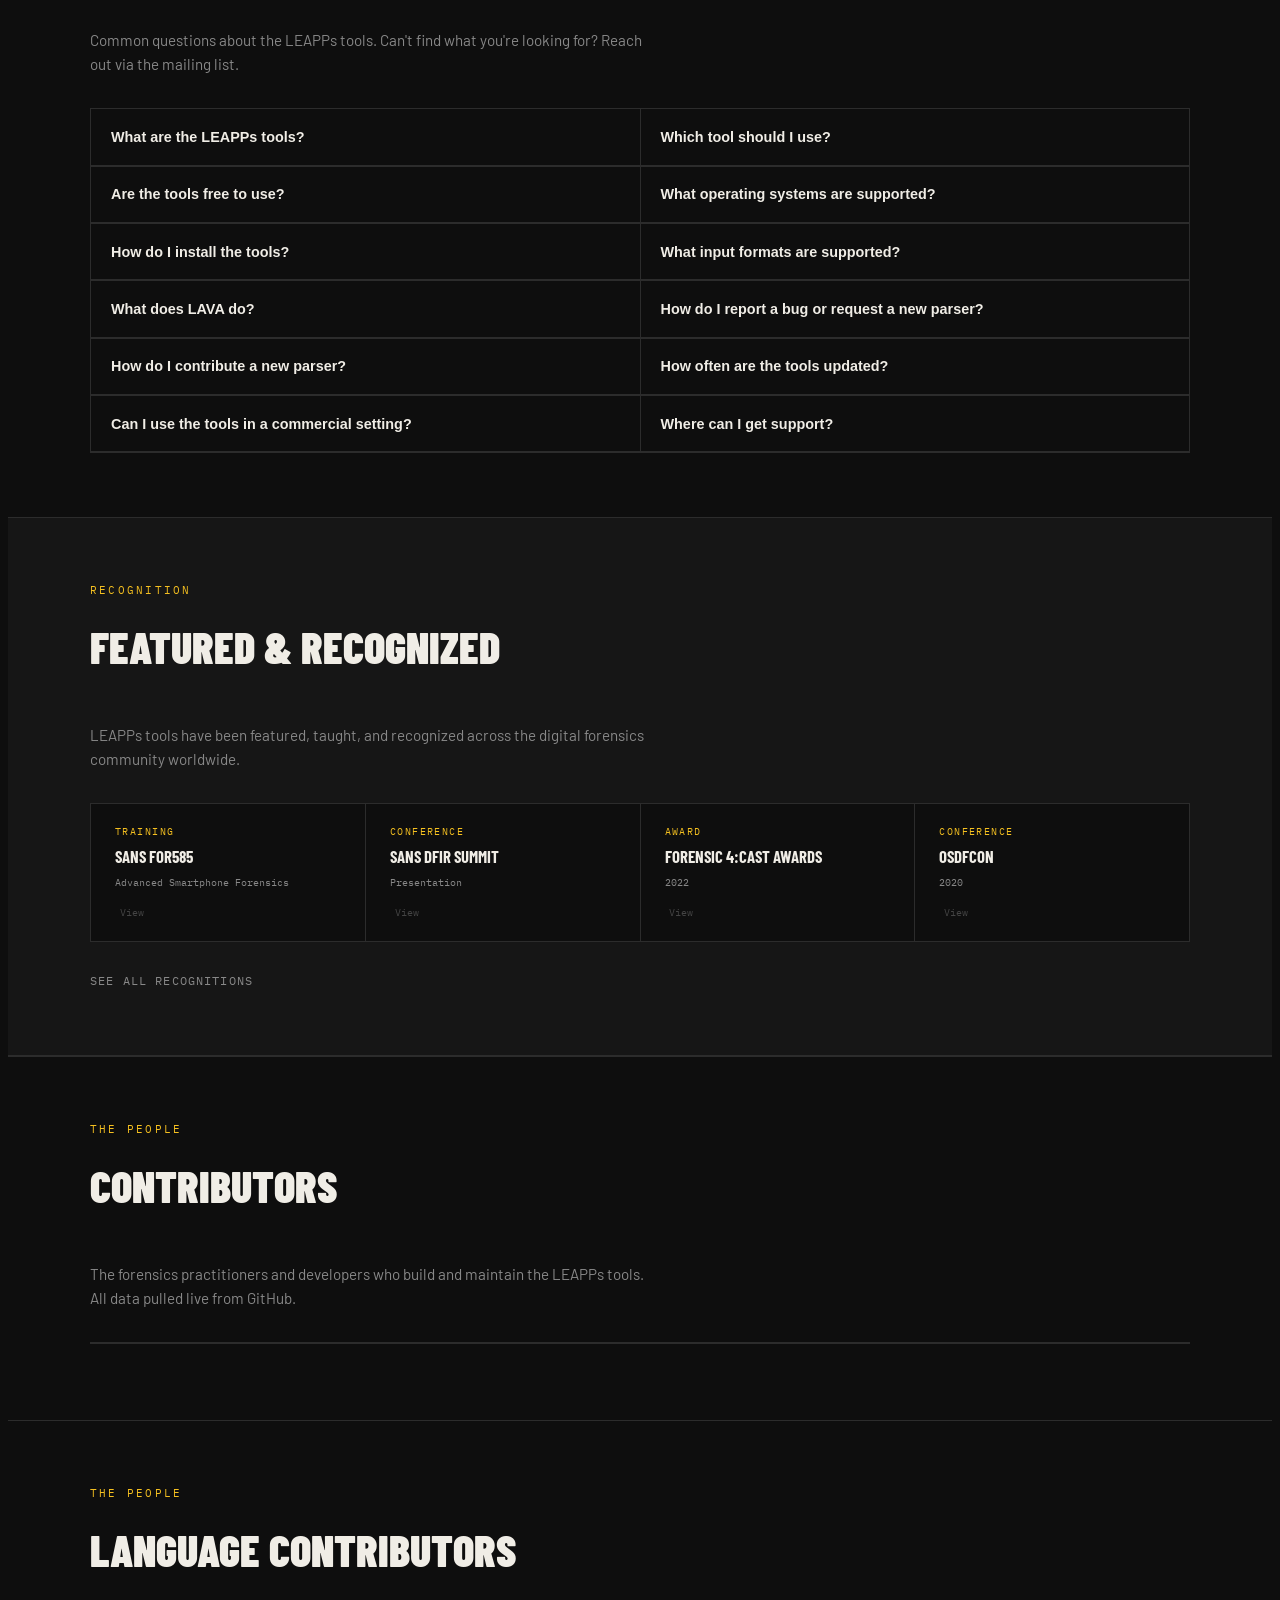
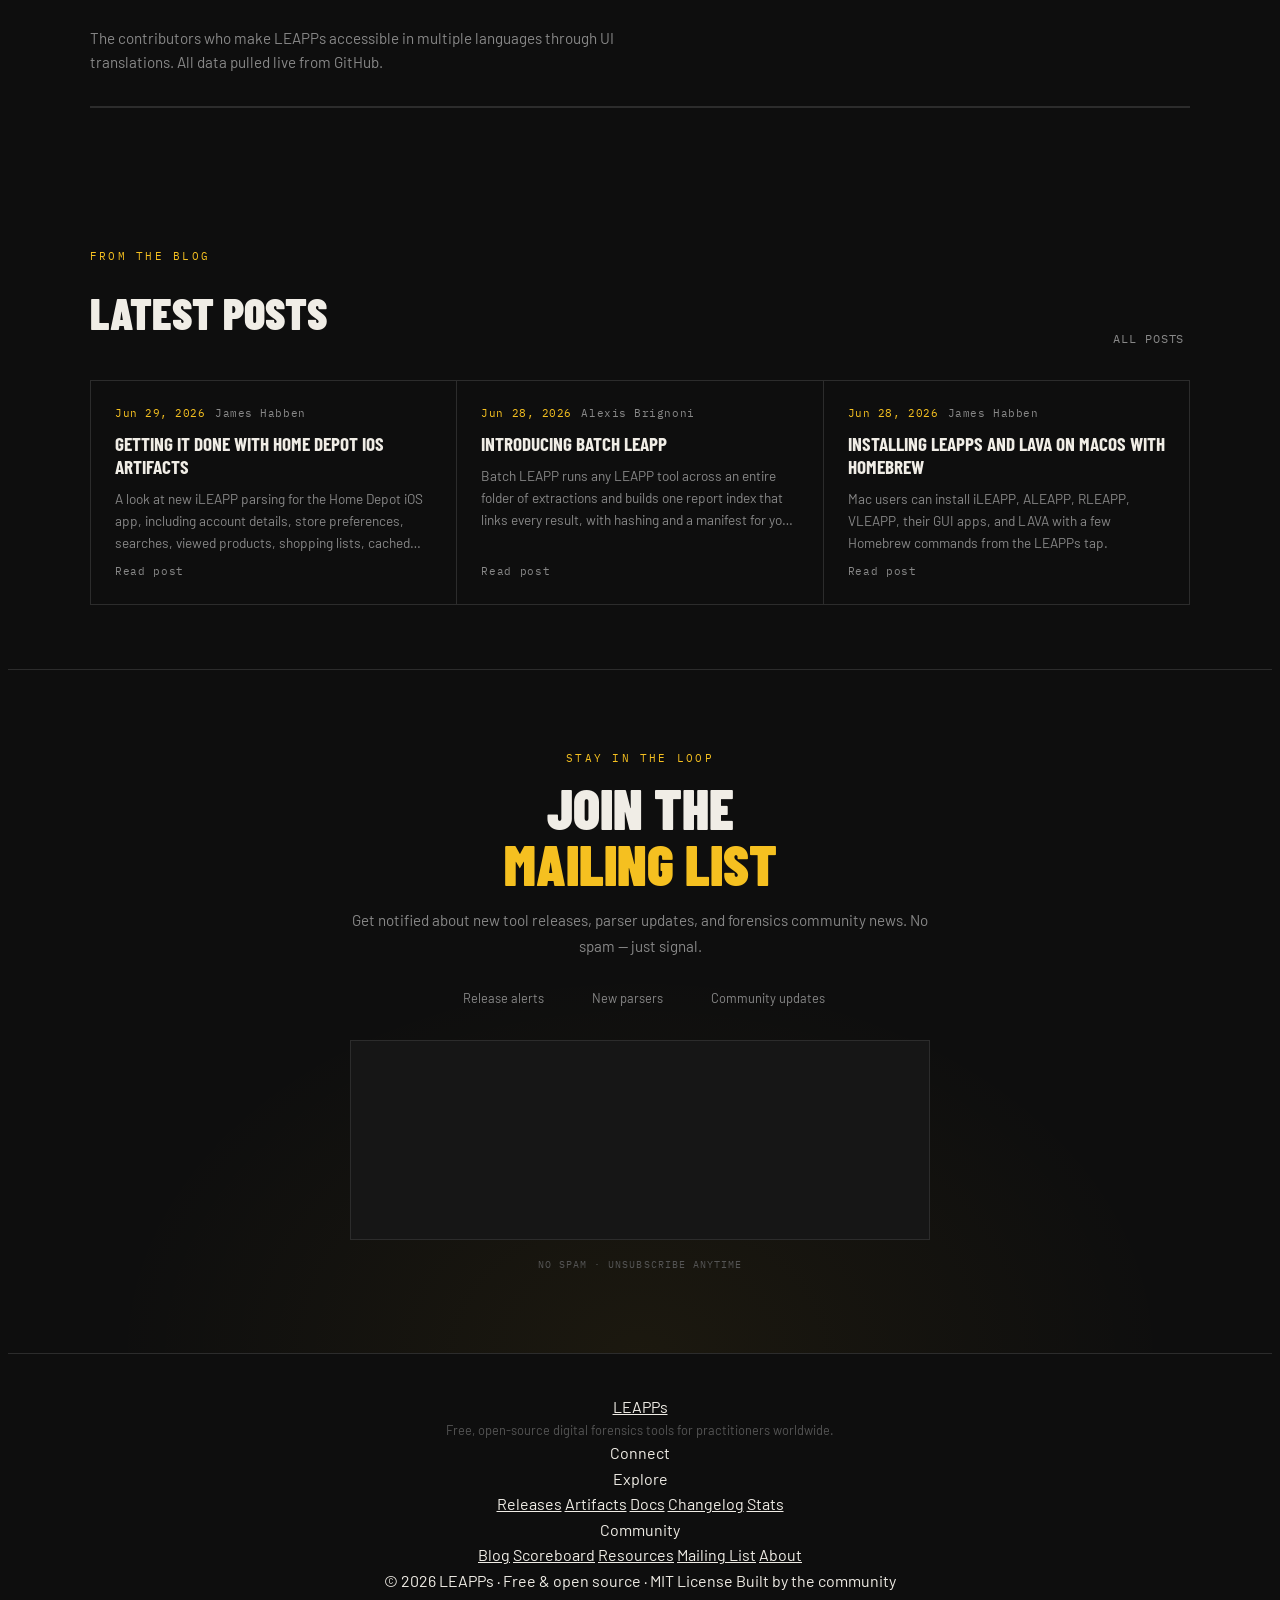
==== commit 847ea21b: "Complete Batch LEAPP mentions across the homepage The download section's per-tool button rail stoppe" ====
--- a/index.html
+++ b/index.html
@@ -4,13 +4,13 @@
   <meta charset="UTF-8" />
   <meta name="viewport" content="width=device-width, initial-scale=1.0" />
   <title>LEAPPs — Digital Forensics Tools</title>
-  <meta name="description" content="Free digital forensics tools. iLEAPP, ALEAPP, RLEAPP, VLEAPP, and LAVA — parse and visualize artifacts from iOS, Android, Windows, and more." />
+  <meta name="description" content="Free digital forensics tools. iLEAPP, ALEAPP, RLEAPP, VLEAPP, LAVA, and Batch LEAPP — parse and visualize artifacts from iOS, Android, Windows, and more." />
 
   <!-- Open Graph -->
   <meta property="og:type" content="website" />
   <meta property="og:url" content="https://leapps.org/" />
   <meta property="og:title" content="LEAPPs — Digital Forensics Tools" />
-  <meta property="og:description" content="Free digital forensics tools. iLEAPP, ALEAPP, RLEAPP, VLEAPP, and LAVA — parse and visualize artifacts from iOS, Android, Windows, and more." />
+  <meta property="og:description" content="Free digital forensics tools. iLEAPP, ALEAPP, RLEAPP, VLEAPP, LAVA, and Batch LEAPP — parse and visualize artifacts from iOS, Android, Windows, and more." />
   <meta property="og:image" content="https://leapps.org/blog/og/default.png" />
   <meta property="og:image:width" content="1200" />
   <meta property="og:image:height" content="630" />
@@ -21,7 +21,7 @@
   <!-- Twitter Card -->
   <meta name="twitter:card" content="summary_large_image" />
   <meta name="twitter:title" content="LEAPPs — Digital Forensics Tools" />
-  <meta name="twitter:description" content="Free digital forensics tools. iLEAPP, ALEAPP, RLEAPP, VLEAPP, and LAVA — parse and visualize artifacts from iOS, Android, Windows, and more." />
+  <meta name="twitter:description" content="Free digital forensics tools. iLEAPP, ALEAPP, RLEAPP, VLEAPP, LAVA, and Batch LEAPP — parse and visualize artifacts from iOS, Android, Windows, and more." />
   <meta name="twitter:image" content="https://leapps.org/blog/og/default.png" />
   <!-- Favicon -->
   <link rel="icon" type="image/png" href="https://cdn.jsdelivr.net/gh/abrignoni/leapps-website@main/logos/leapps-favicon-512.png" />
@@ -505,6 +505,7 @@
 .lp-dl-btn-aleapp { border-color: rgba(164,198,57,.4) !important; color: #A4C639 !important; }
 .lp-dl-btn-rleapp { border-color: rgba(75,163,199,.4) !important; color: #4BA3C7 !important; }
 .lp-dl-btn-vleapp { border-color: rgba(83,29,171,.4) !important; color: #531dab !important; }
+.lp-dl-btn-batch { border-color: rgba(232,118,45,.4) !important; color: #E8762D !important; }
 .lp-dl-btn-lava {
       border-color: rgba(245,192,32,.4) !important;
       color: var(--gold) !important;
@@ -814,7 +815,7 @@
         "name": "LEAPPs",
         "url": "https://leapps.org",
         "logo": "https://leapps.org/logos/LAVA_icon_1024.png",
-        "description": "Free, open-source digital forensics tools for mobile and digital forensics practitioners. Includes iLEAPP, ALEAPP, RLEAPP, VLEAPP, and LAVA.",
+        "description": "Free, open-source digital forensics tools for mobile and digital forensics practitioners. Includes iLEAPP, ALEAPP, RLEAPP, VLEAPP, LAVA, and Batch LEAPP.",
         "founder": {
           "@type": "Person",
           "name": "Alexis Brignoni",
@@ -1115,6 +1116,7 @@
         <a href="https://github.com/abrignoni/RLEAPP" class="lp-dl-btn lp-dl-btn-rleapp" target="_blank" rel="noopener noreferrer">RLEAPP ↗</a>
         <a href="https://github.com/abrignoni/VLEAPP" class="lp-dl-btn lp-dl-btn-vleapp" target="_blank" rel="noopener noreferrer">VLEAPP ↗</a>
         <a href="https://leapps.org/releases" class="lp-dl-btn lp-dl-btn-lava">LAVA ↗</a>
+        <a href="https://leapps.org/releases#section-batch-leapp" class="lp-dl-btn lp-dl-btn-batch">Batch LEAPP ↗</a>
       </div>
     </div>
   </section>
@@ -1132,7 +1134,7 @@
             <span class="lp-faq-q">What are the LEAPPs tools?</span>
             <i class="ti ti-chevron-down lp-faq-chev" aria-hidden="true"></i>
           </button>
-          <div class="lp-faq-answer">LEAPPs is a family of free digital forensics tools — iLEAPP, ALEAPP, RLEAPP, VLEAPP, and LAVA — designed to parse and analyze artifacts from mobile devices, ISP data returns, vehicle systems, and more. They are widely used by law enforcement, examiners, and forensics researchers worldwide.</div>
+          <div class="lp-faq-answer">LEAPPs is a family of free digital forensics tools — iLEAPP, ALEAPP, RLEAPP, VLEAPP, LAVA, and Batch LEAPP — designed to parse and analyze artifacts from mobile devices, ISP data returns, vehicle systems, and more. They are widely used by law enforcement, examiners, and forensics researchers worldwide.</div>
         </div>
 
         <div class="lp-faq-item">
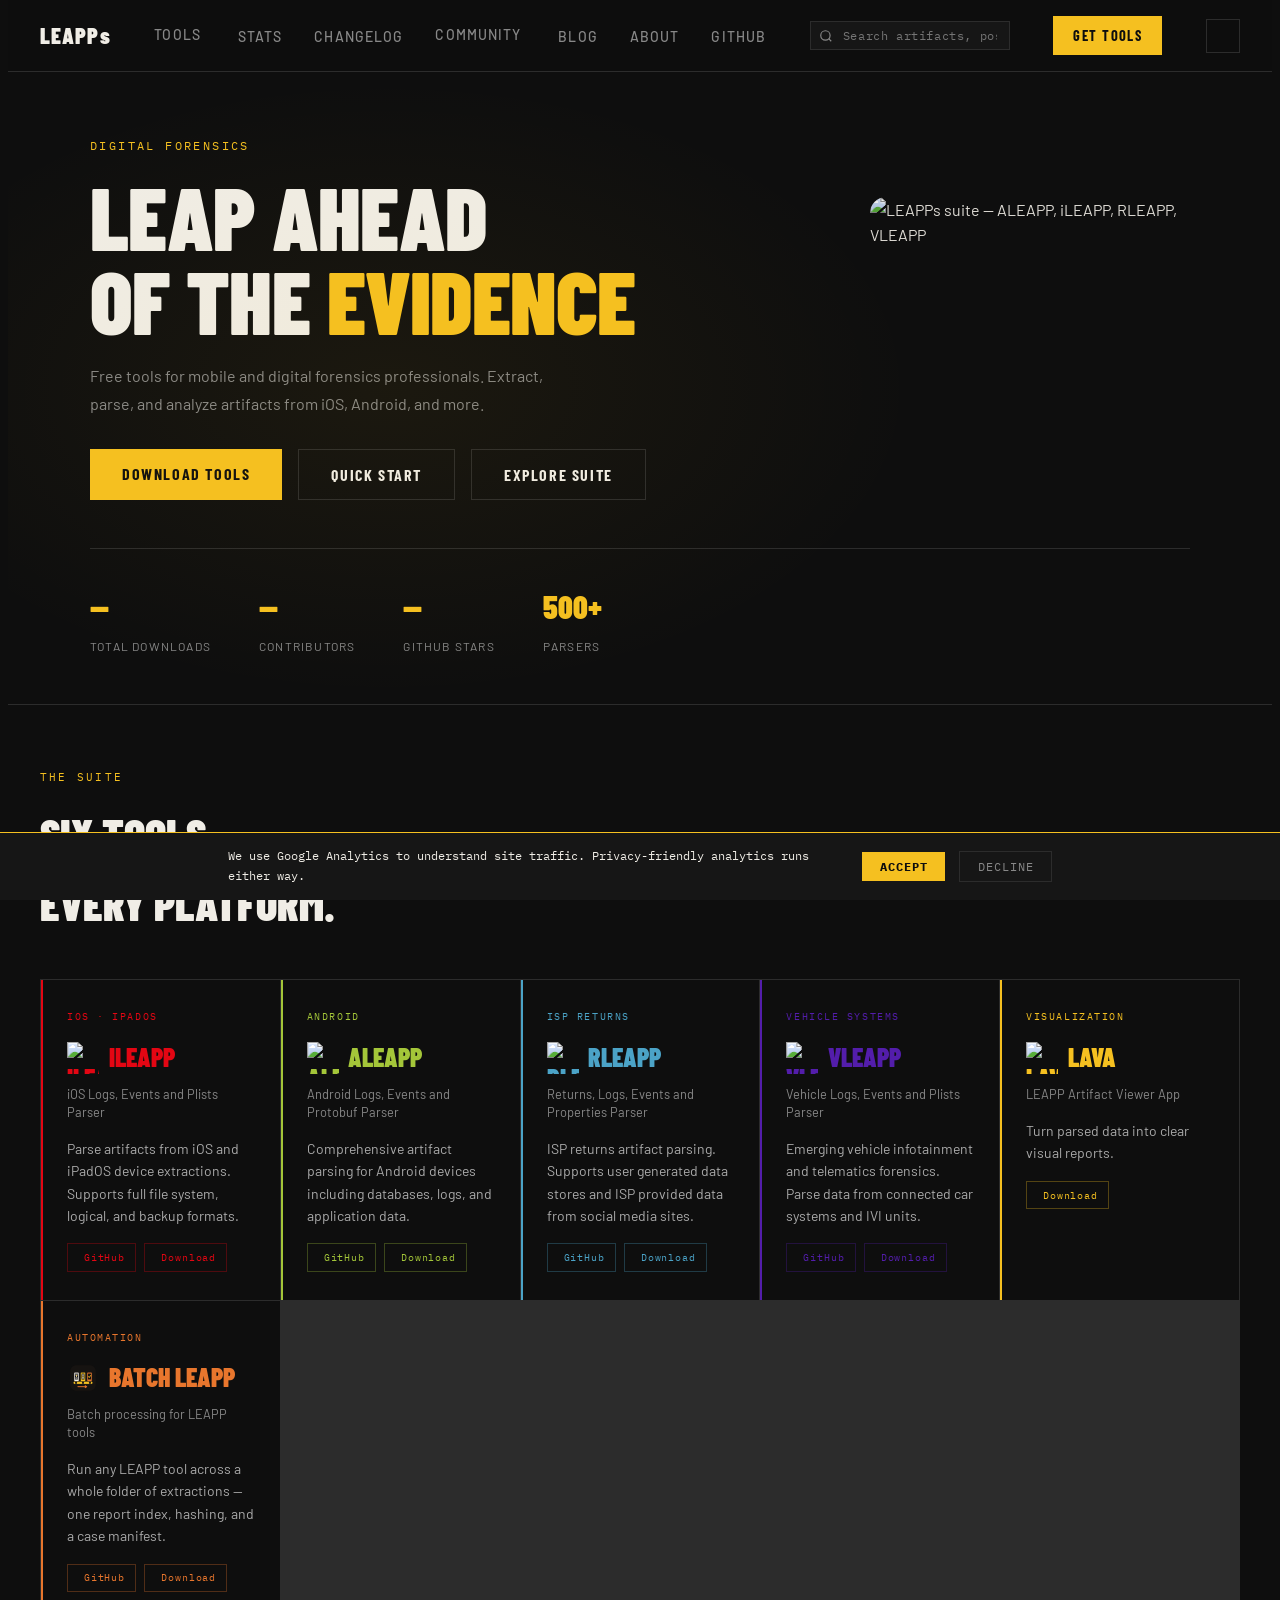
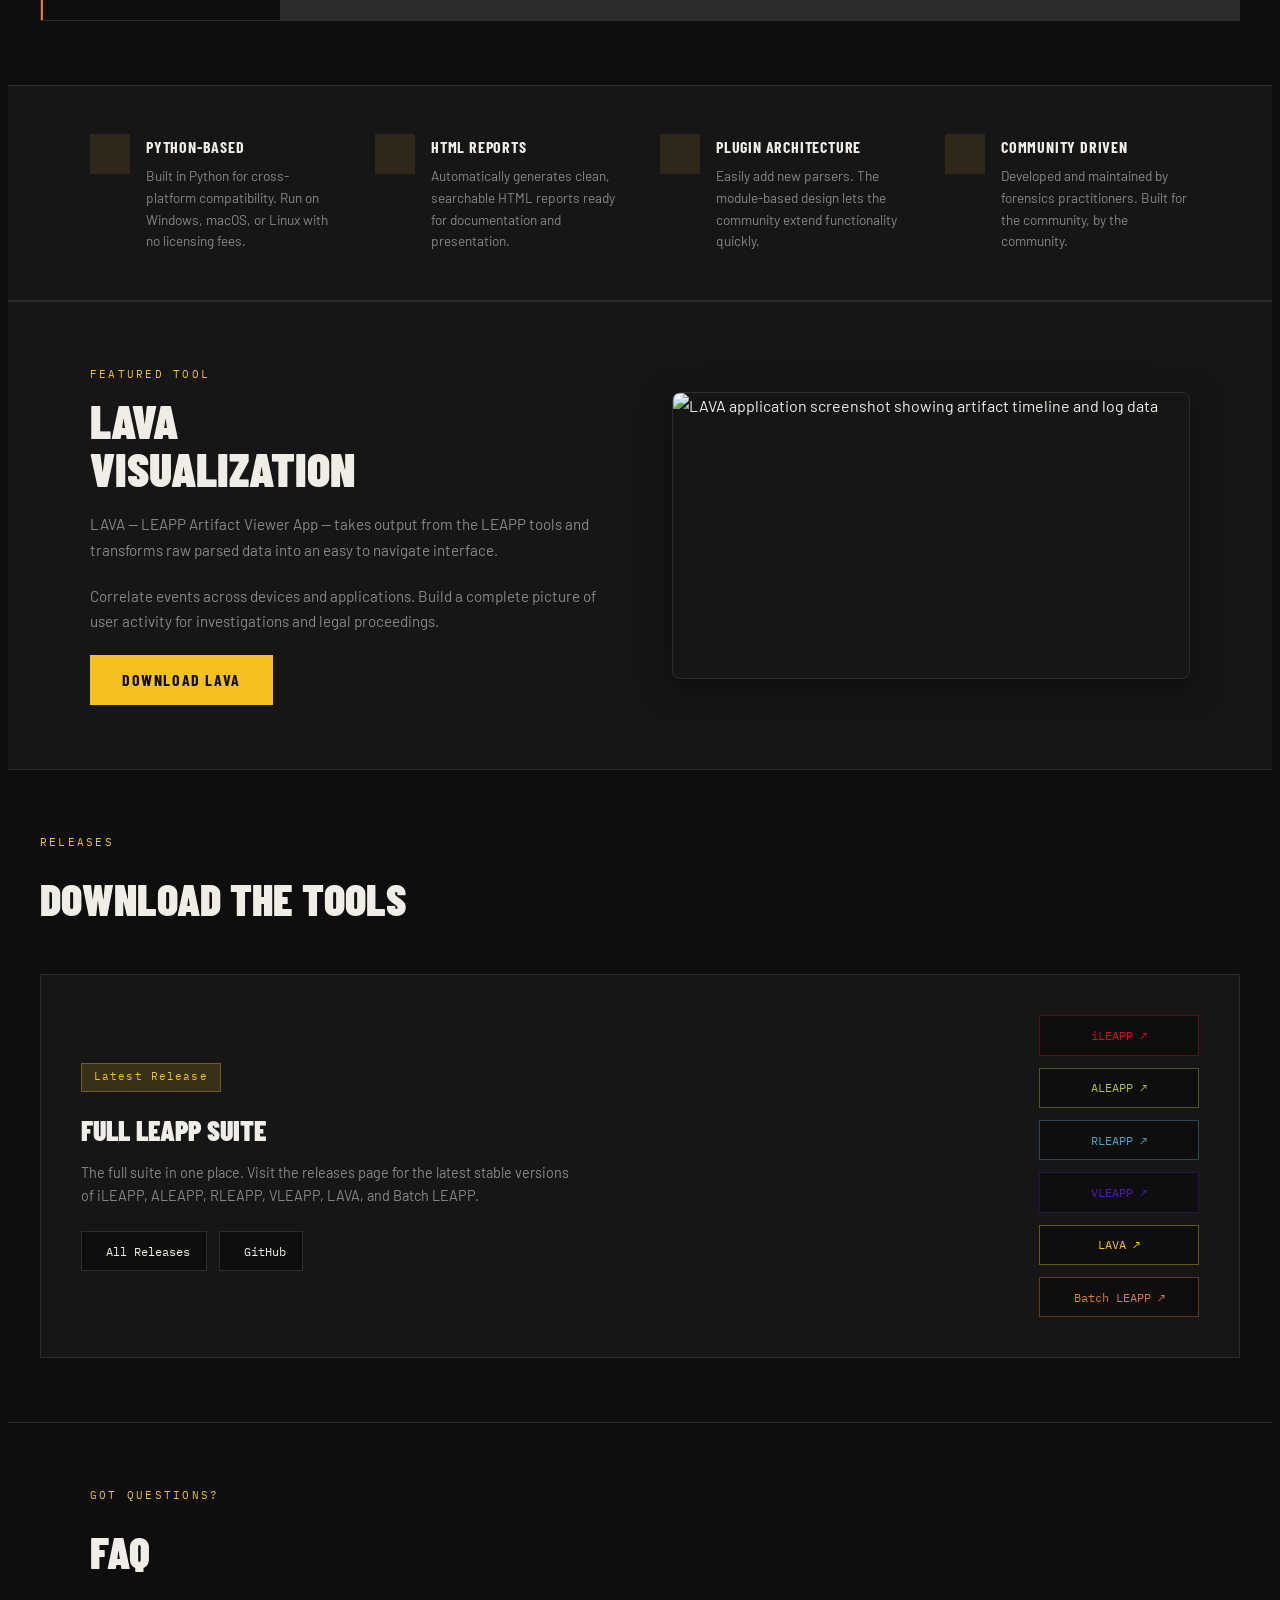
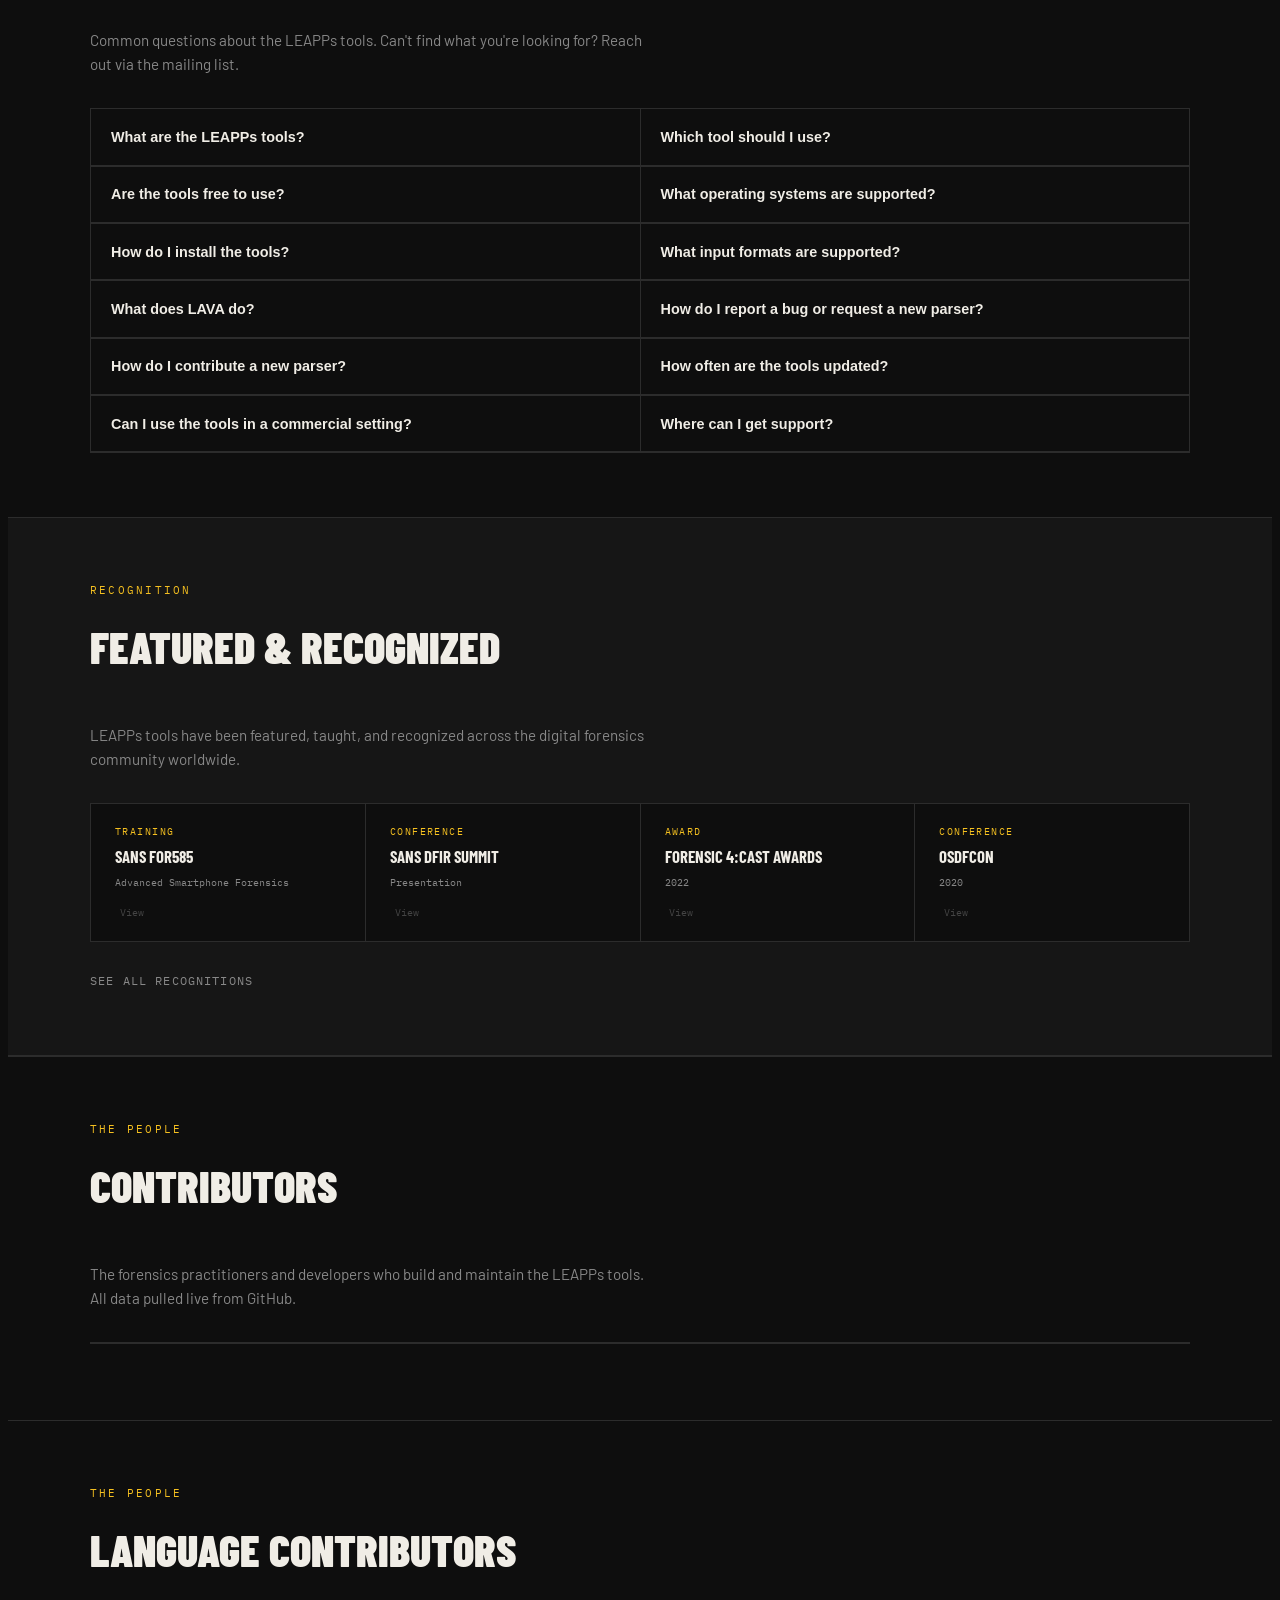
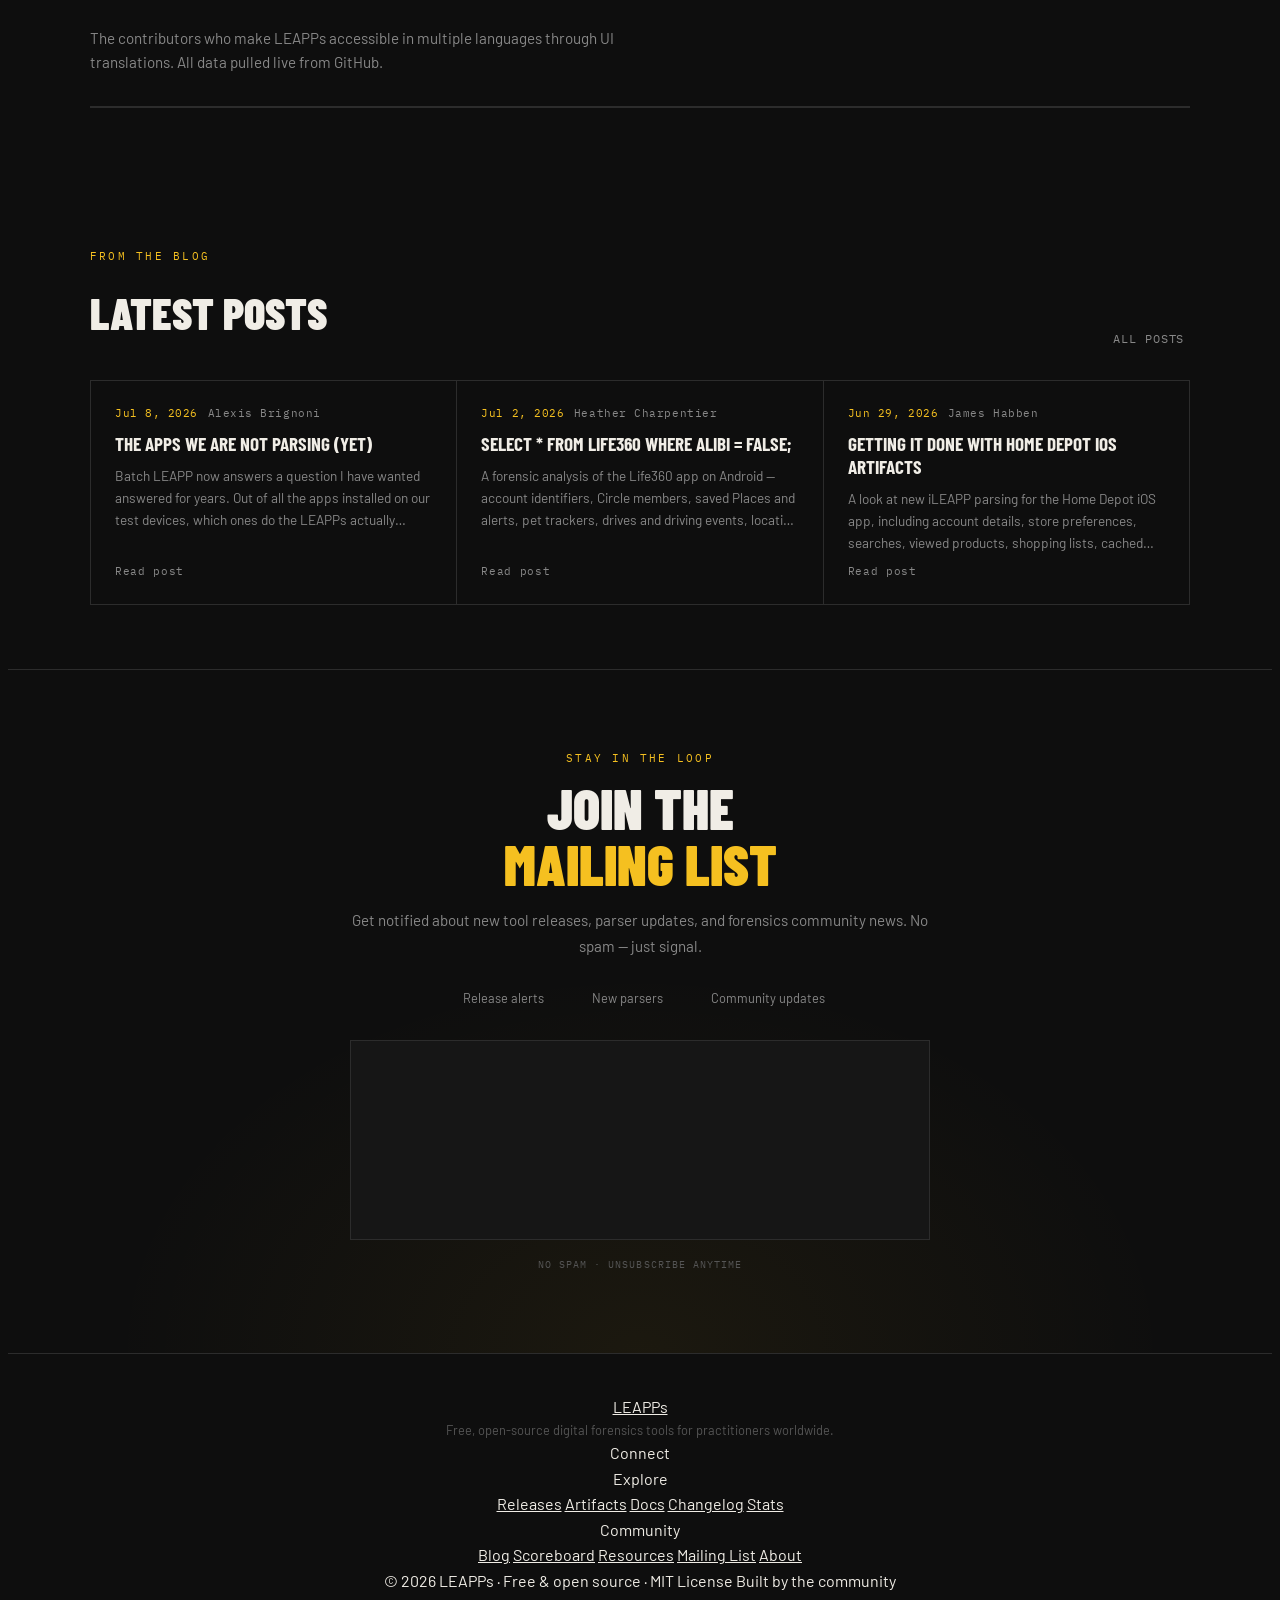
==== commit 80d8f026: "Merge pull request #158 from abrignoni/brigs-working Track per-post blog views and reads in GA4" ====
--- a/index.html
+++ b/index.html
@@ -687,6 +687,7 @@
 .lp-contrib-tag-rleapp { background: rgba(75,163,199,.15); color: #4BA3C7; border: 1px solid rgba(75,163,199,.3); }
 .lp-contrib-tag-vleapp { background: rgba(83,29,171,.15); color: #531dab; border: 1px solid rgba(83,29,171,.3); }
 .lp-contrib-tag-lava { background: rgba(245,192,32,.15); color: var(--gold); border: 1px solid rgba(245,192,32,.3); }
+.lp-contrib-tag-batch { background: rgba(232,118,45,.15); color: #E8762D; border: 1px solid rgba(232,118,45,.3); }
 .lp-contrib-tag-lang { background: rgba(48,58,106,.25); color: #6b7fd4; border: 1px solid rgba(48,58,106,.6); }
 .lp-contrib-loading { padding: 2rem; text-align: center; font-family: var(--font-mono); font-size: .8rem; color: var(--muted); background: var(--surface); border: 1px solid var(--border); }
 .lp-contrib-toggle {
@@ -1386,6 +1387,7 @@
         { name: 'ALEAPP',  repo: 'abrignoni/ALEAPP' },
         { name: 'RLEAPP',  repo: 'abrignoni/RLEAPP' },
         { name: 'VLEAPP',  repo: 'abrignoni/VLEAPP' },
+        { name: 'Batch LEAPP', repo: 'abrignoni/batch-leapp' },
       ];
 
       function getInitials(login) {
@@ -1400,7 +1402,7 @@
       }
 
       function buildRow(c) {
-        const toolClass = { 'iLEAPP': 'ileapp', 'ALEAPP': 'aleapp', 'RLEAPP': 'rleapp', 'VLEAPP': 'vleapp', 'LAVA': 'lava' };
+        const toolClass = { 'iLEAPP': 'ileapp', 'ALEAPP': 'aleapp', 'RLEAPP': 'rleapp', 'VLEAPP': 'vleapp', 'LAVA': 'lava', 'Batch LEAPP': 'batch' };
         const tools = c.tools.map(t => {
           const cls = toolClass[t];
           return `<span class="lp-contrib-tag${cls ? ' lp-contrib-tag-' + cls : ''}">${t}</span>`;
@@ -1975,6 +1977,6 @@
       }
     })();
   </script>
-  <script src="/analytics.js?v=20260627" defer></script>
+  <script src="/analytics.js?v=20260707" defer></script>
 </body>
 </html>
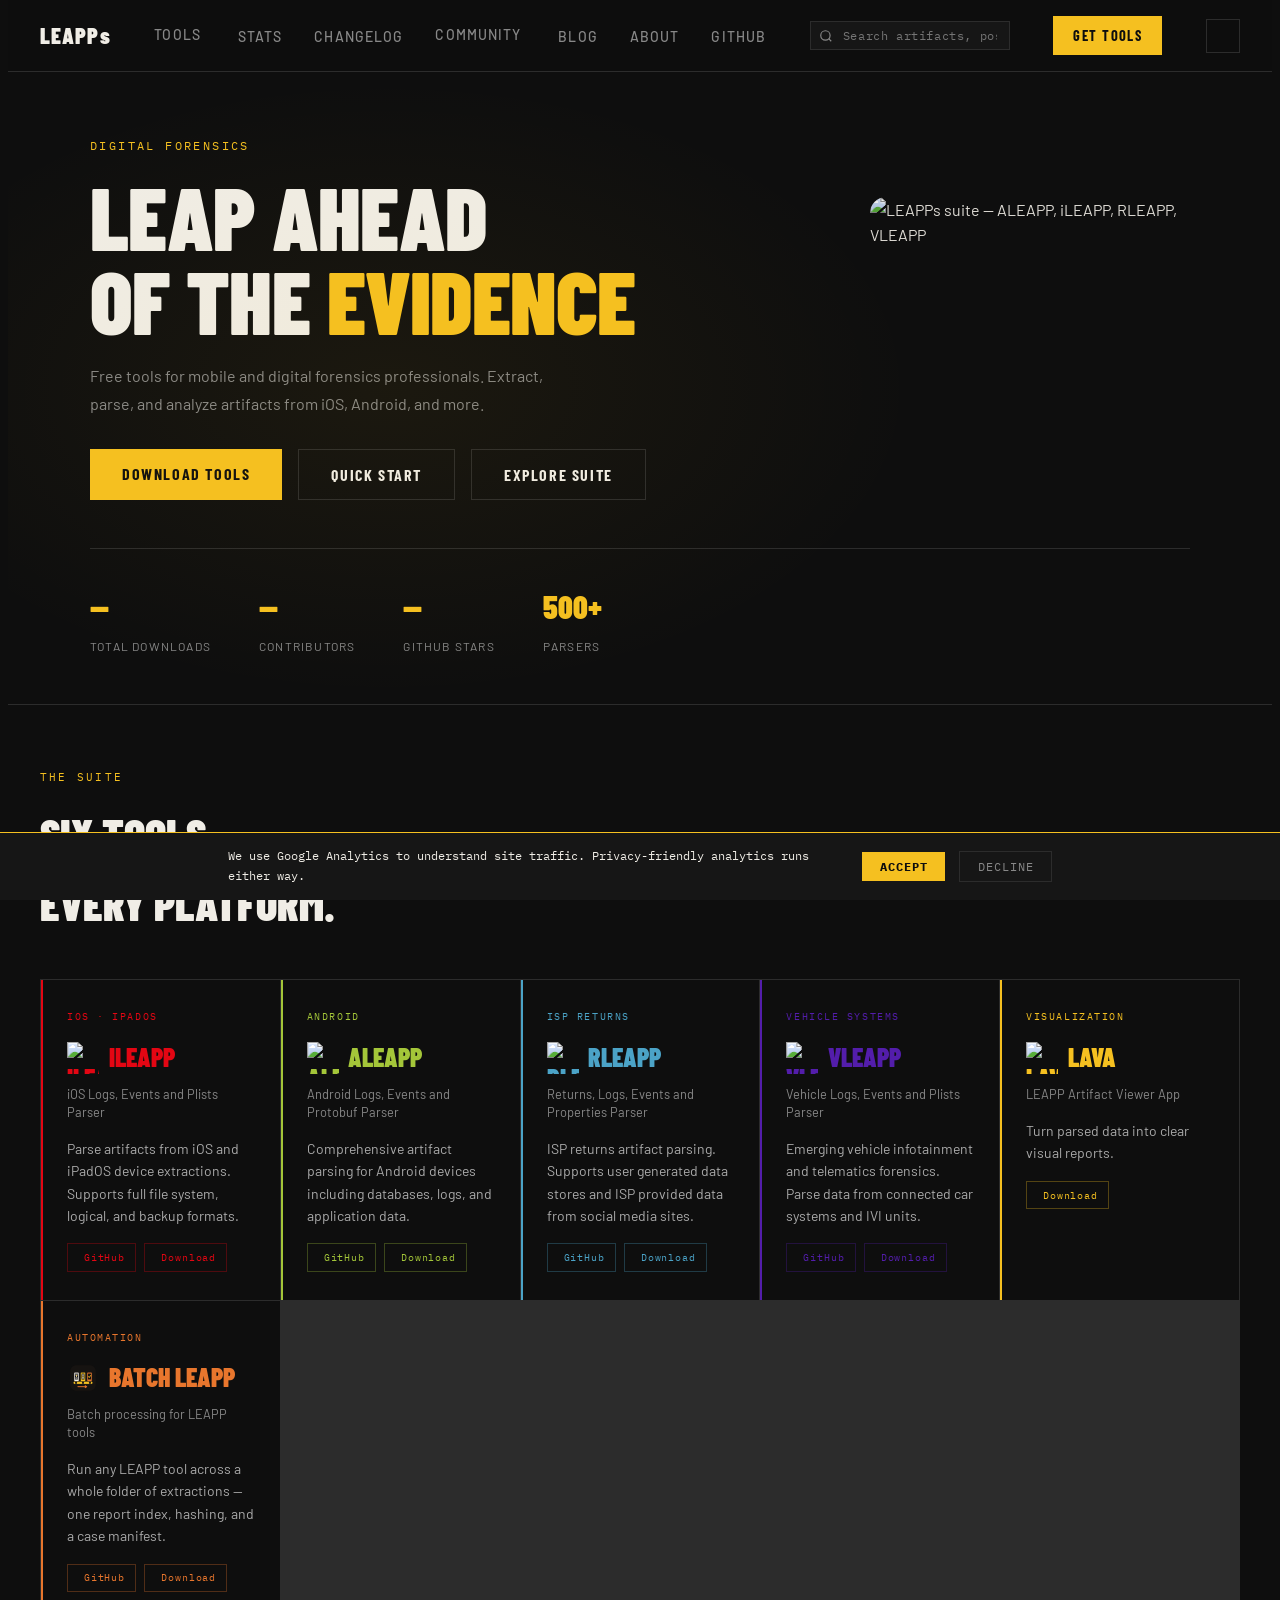
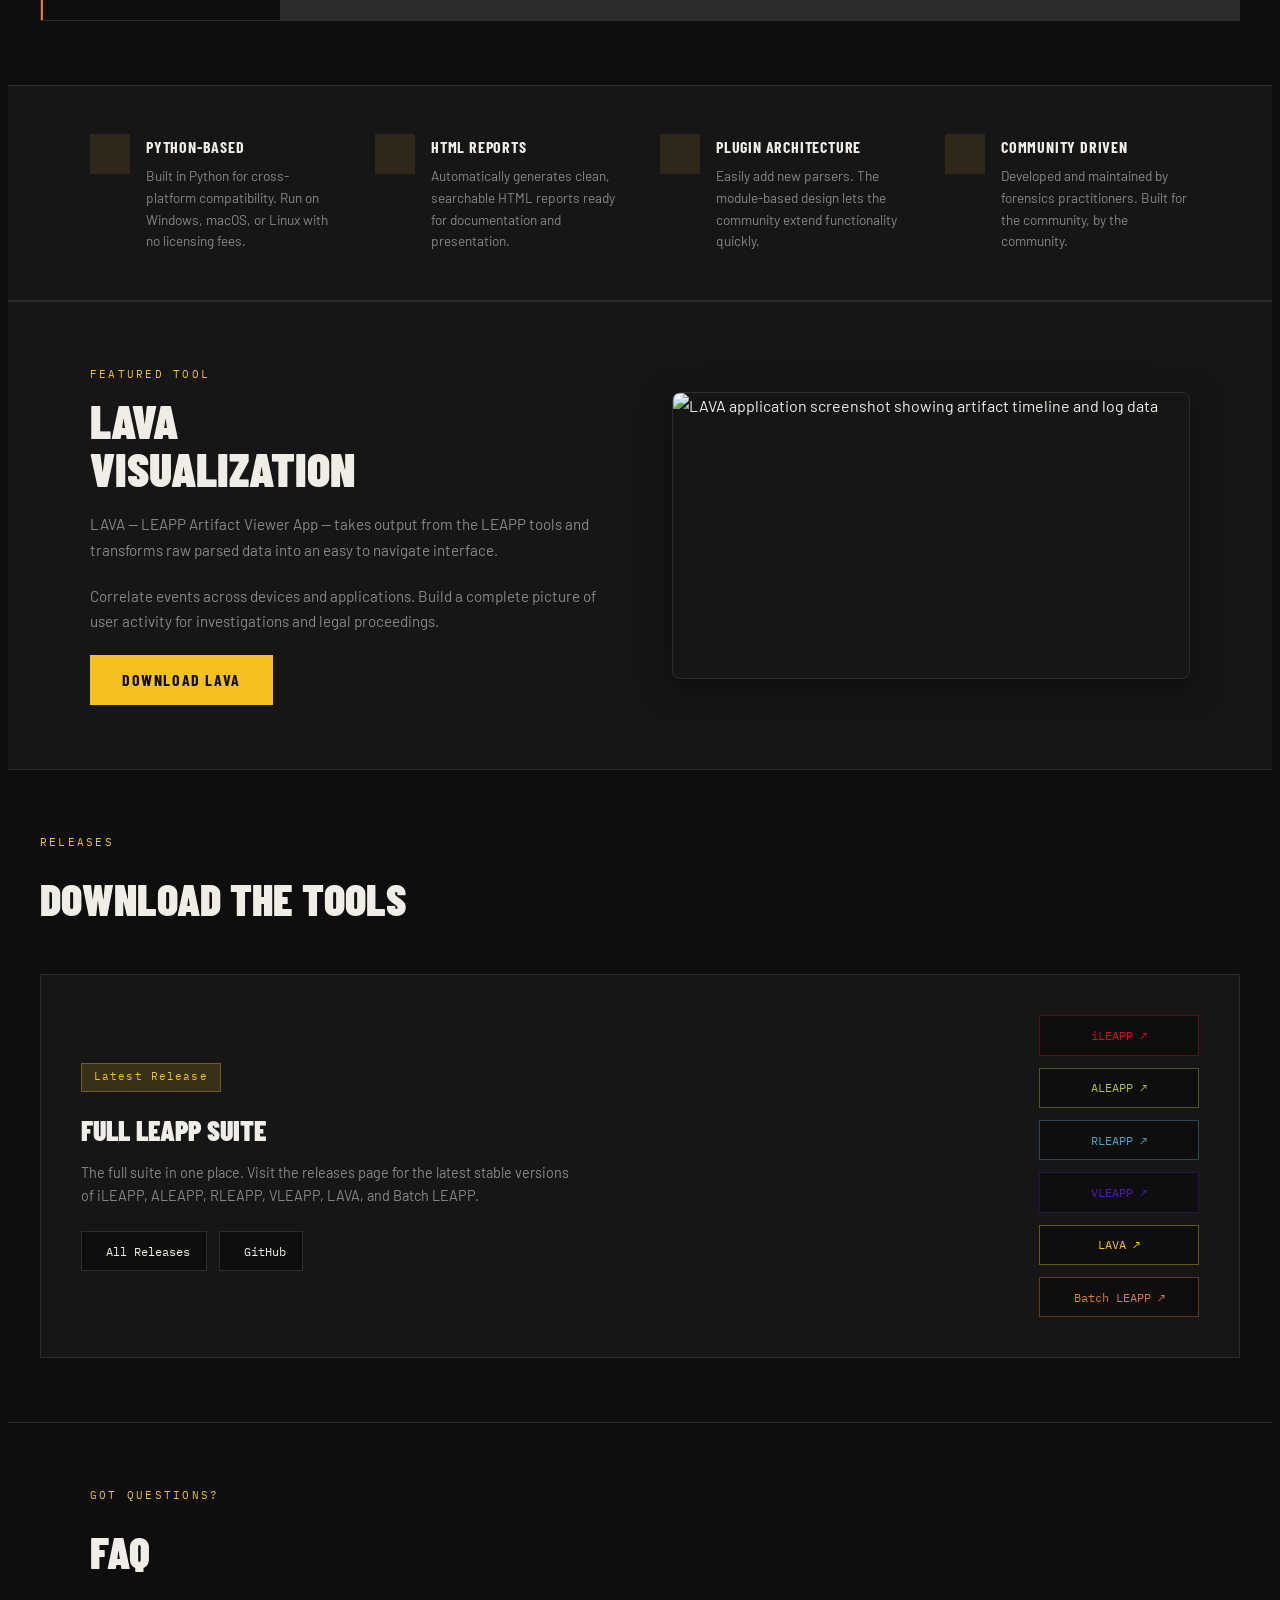
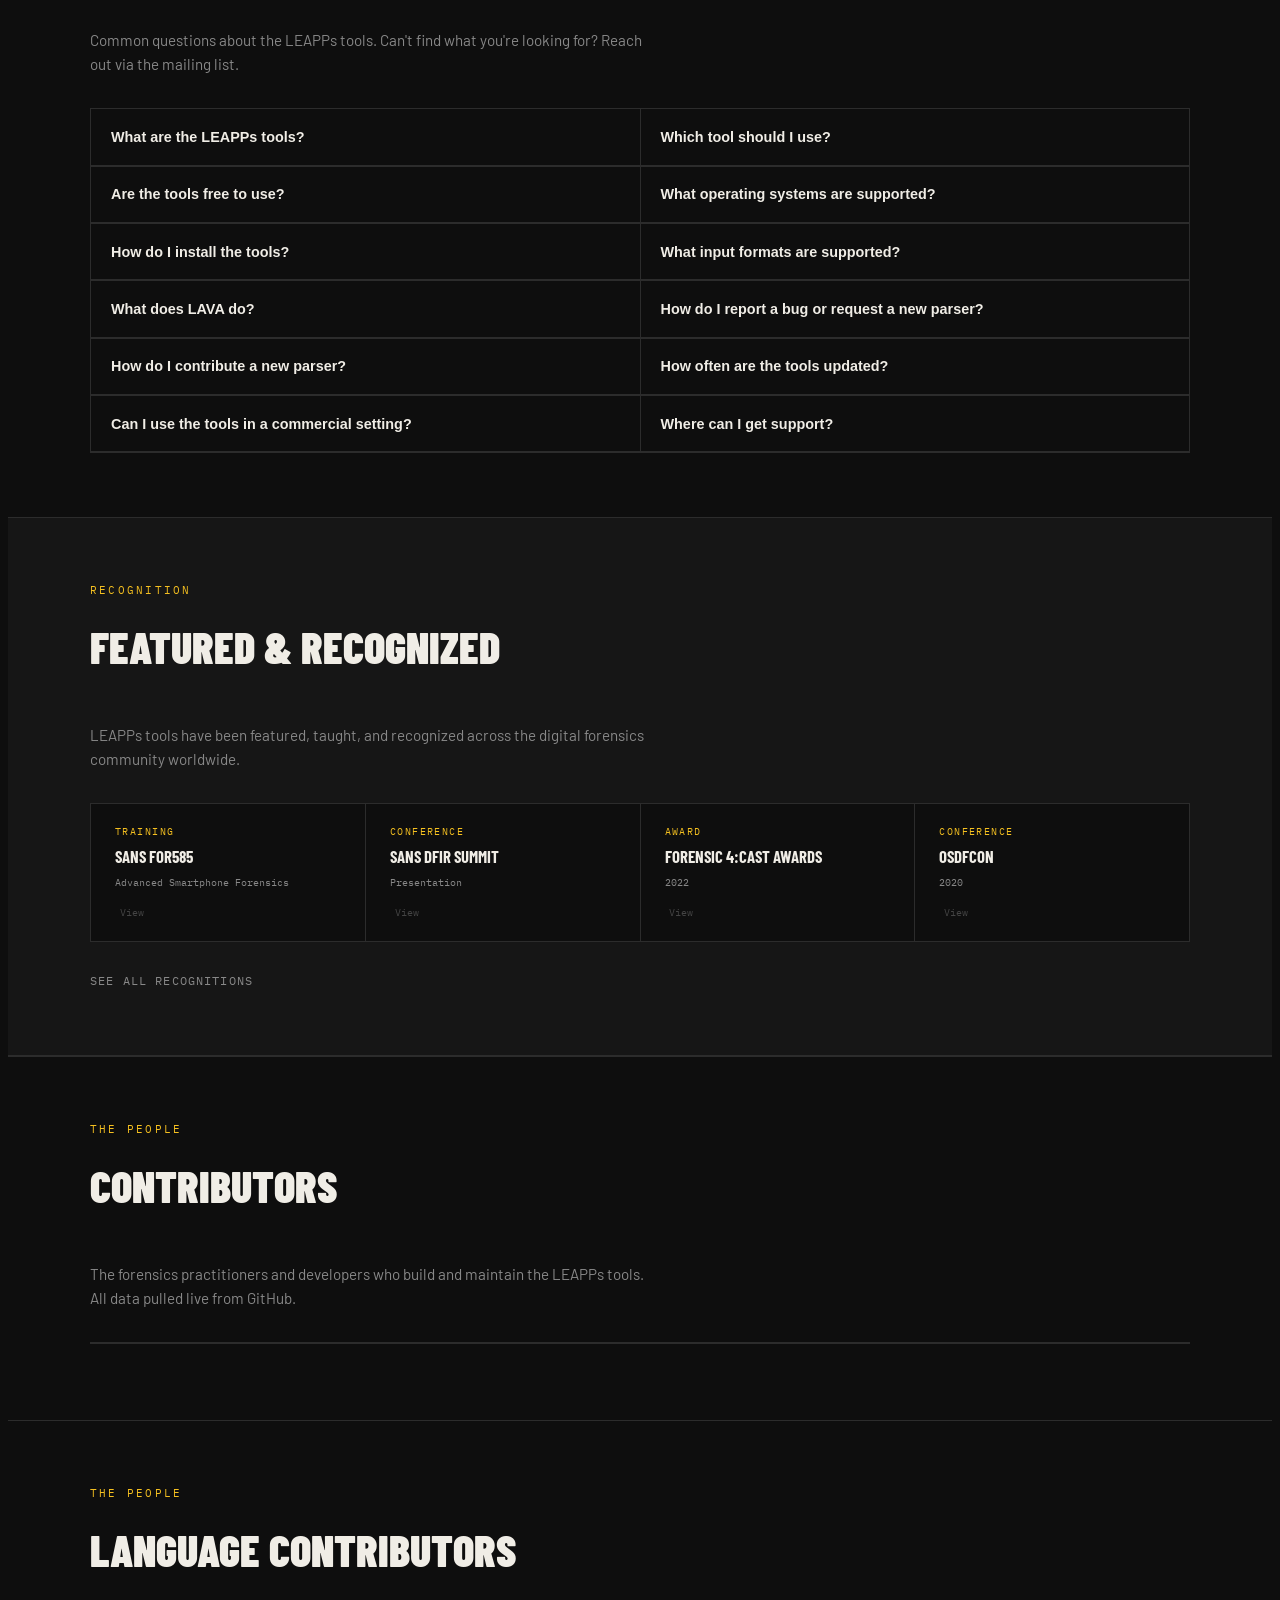
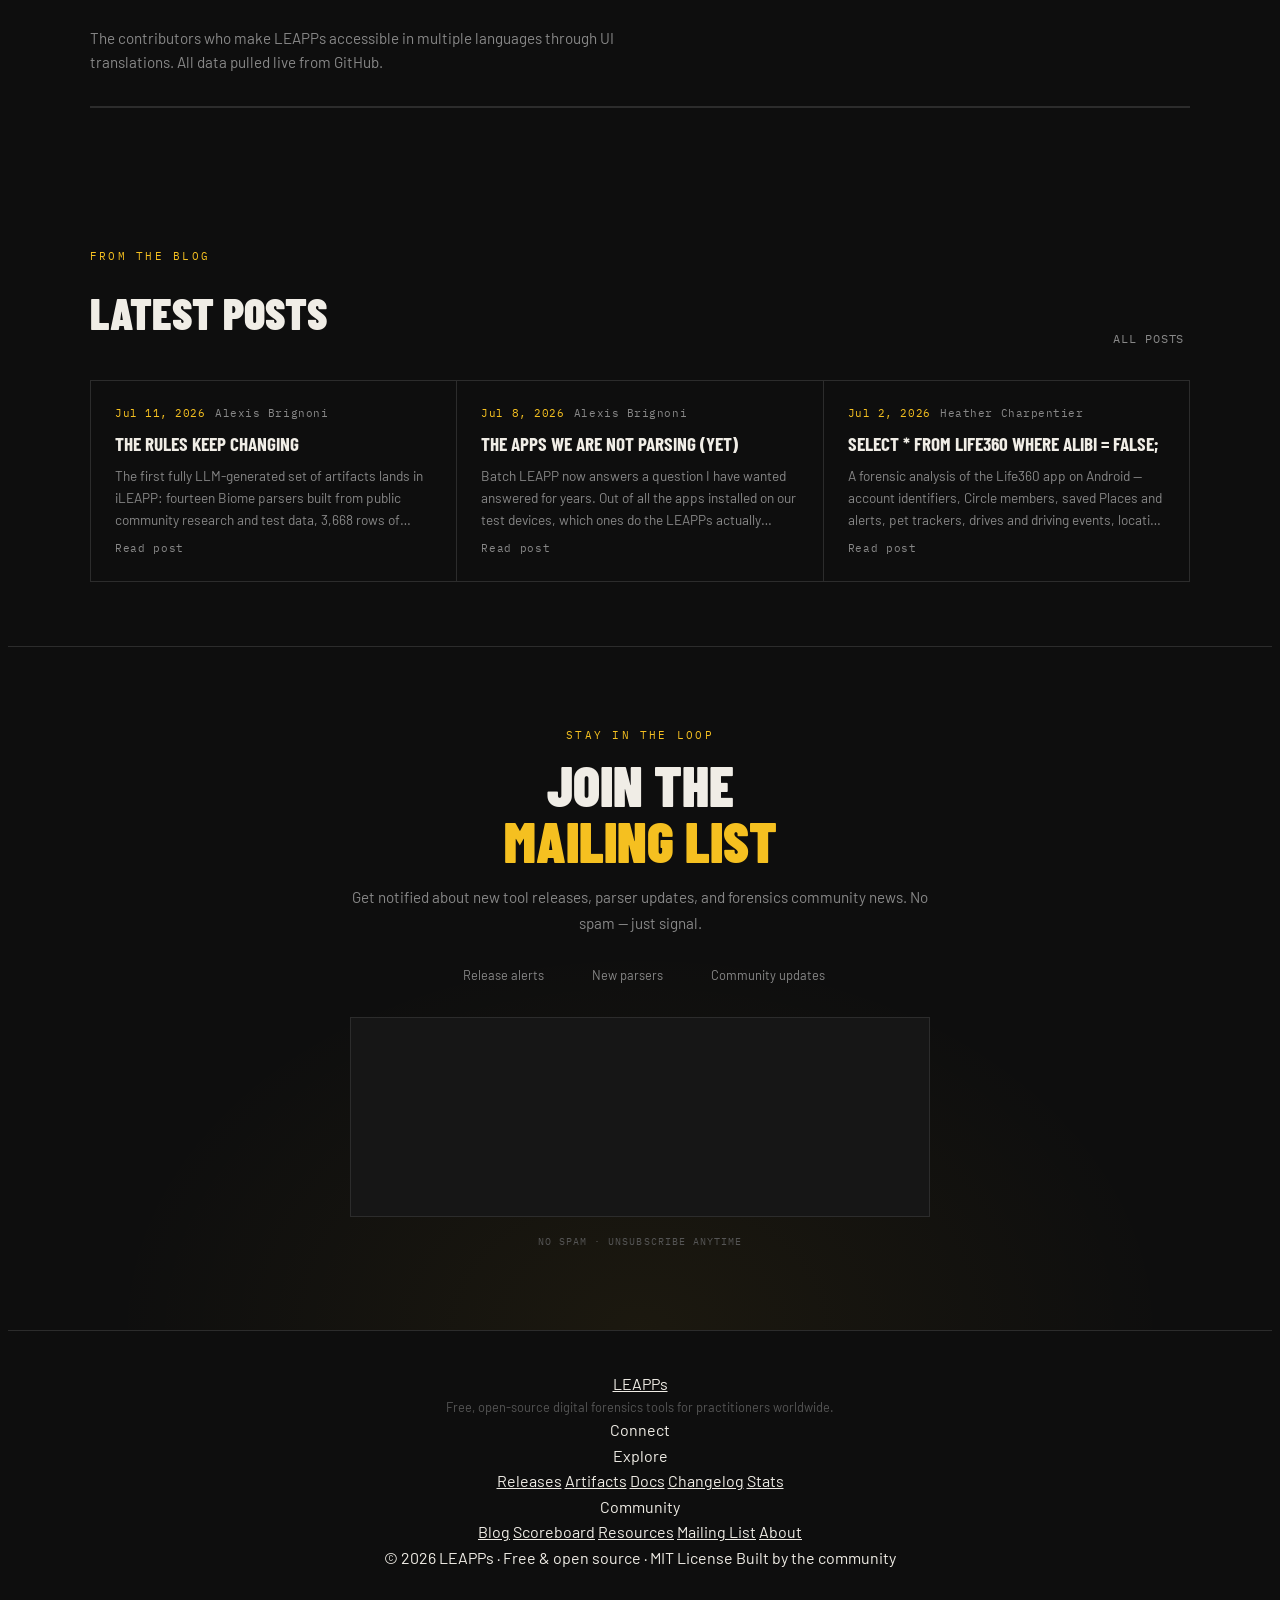
==== commit 97e26c31: "Never show draft (unpublished) GitHub releases on the site A draft iLEAPP release (v2026.2.0) was re" ====
--- a/index.html
+++ b/index.html
@@ -1717,7 +1717,7 @@
           const [releaseResults, contribLogins] = await Promise.all([
             Promise.all(repos.map(async t => {
               const res = await fetch(`${API}/repos/${t.repo}/releases?per_page=100`);
-              const releases = res.ok ? await res.json().catch(() => []) : [];
+              const releases = (res.ok ? await res.json().catch(() => []) : []).filter(r => !r.draft);
               const downloads = Array.isArray(releases) ? releases.reduce((sum, r) =>
                 sum + (r.assets||[]).reduce((s, a) => s + (a.download_count||0), 0), 0) : 0;
               return downloads;
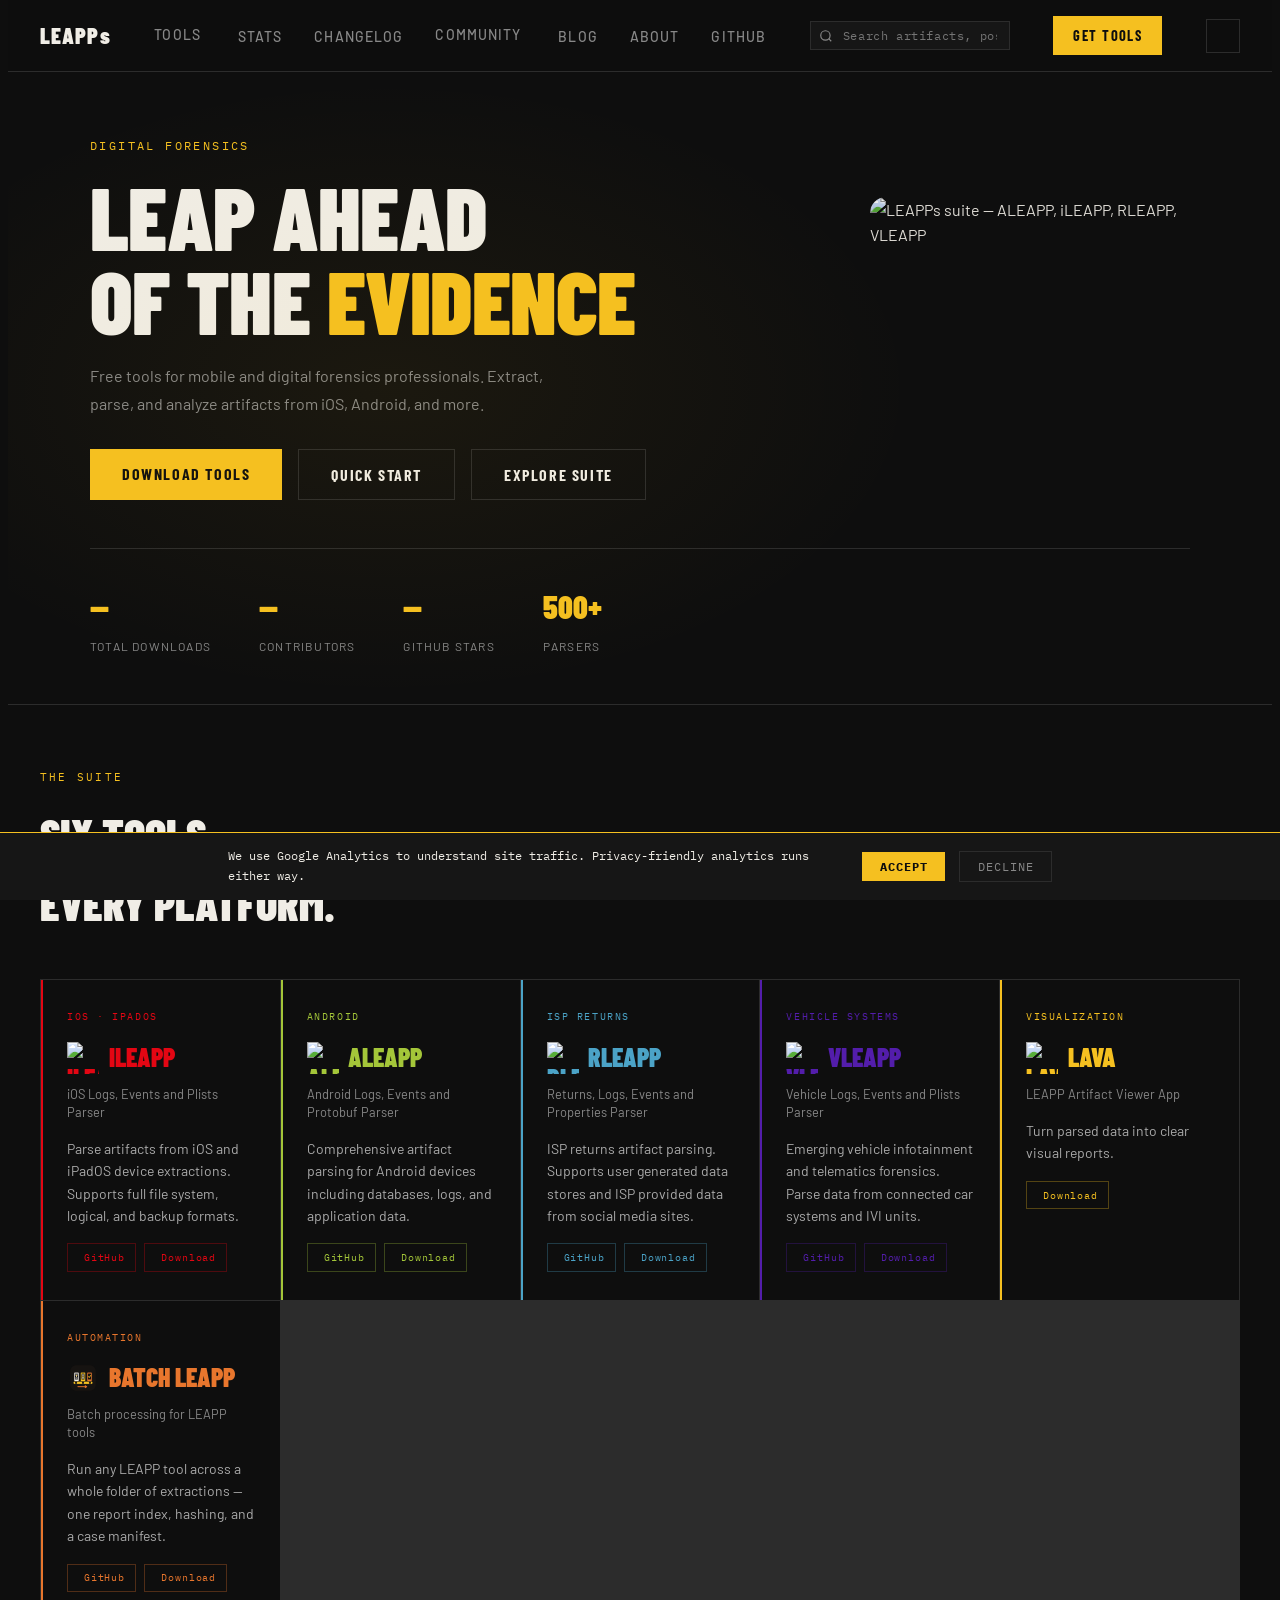
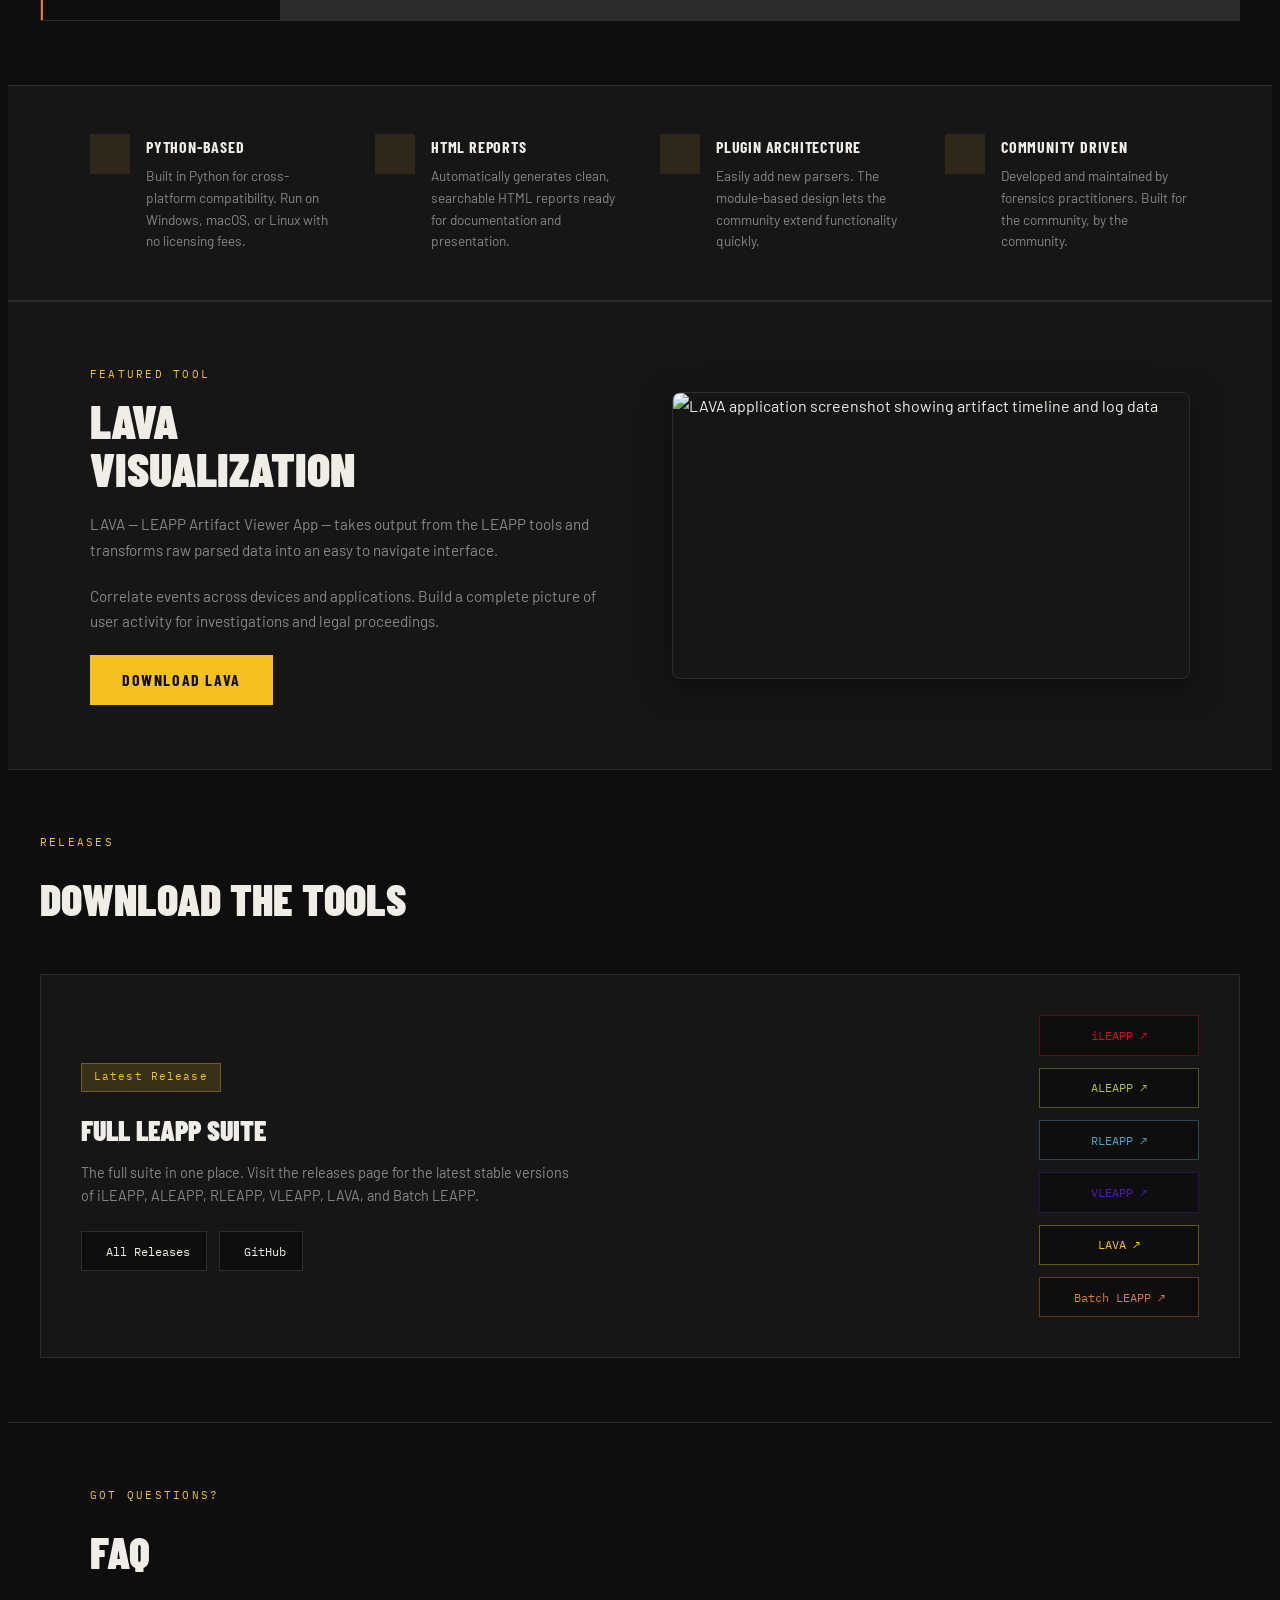
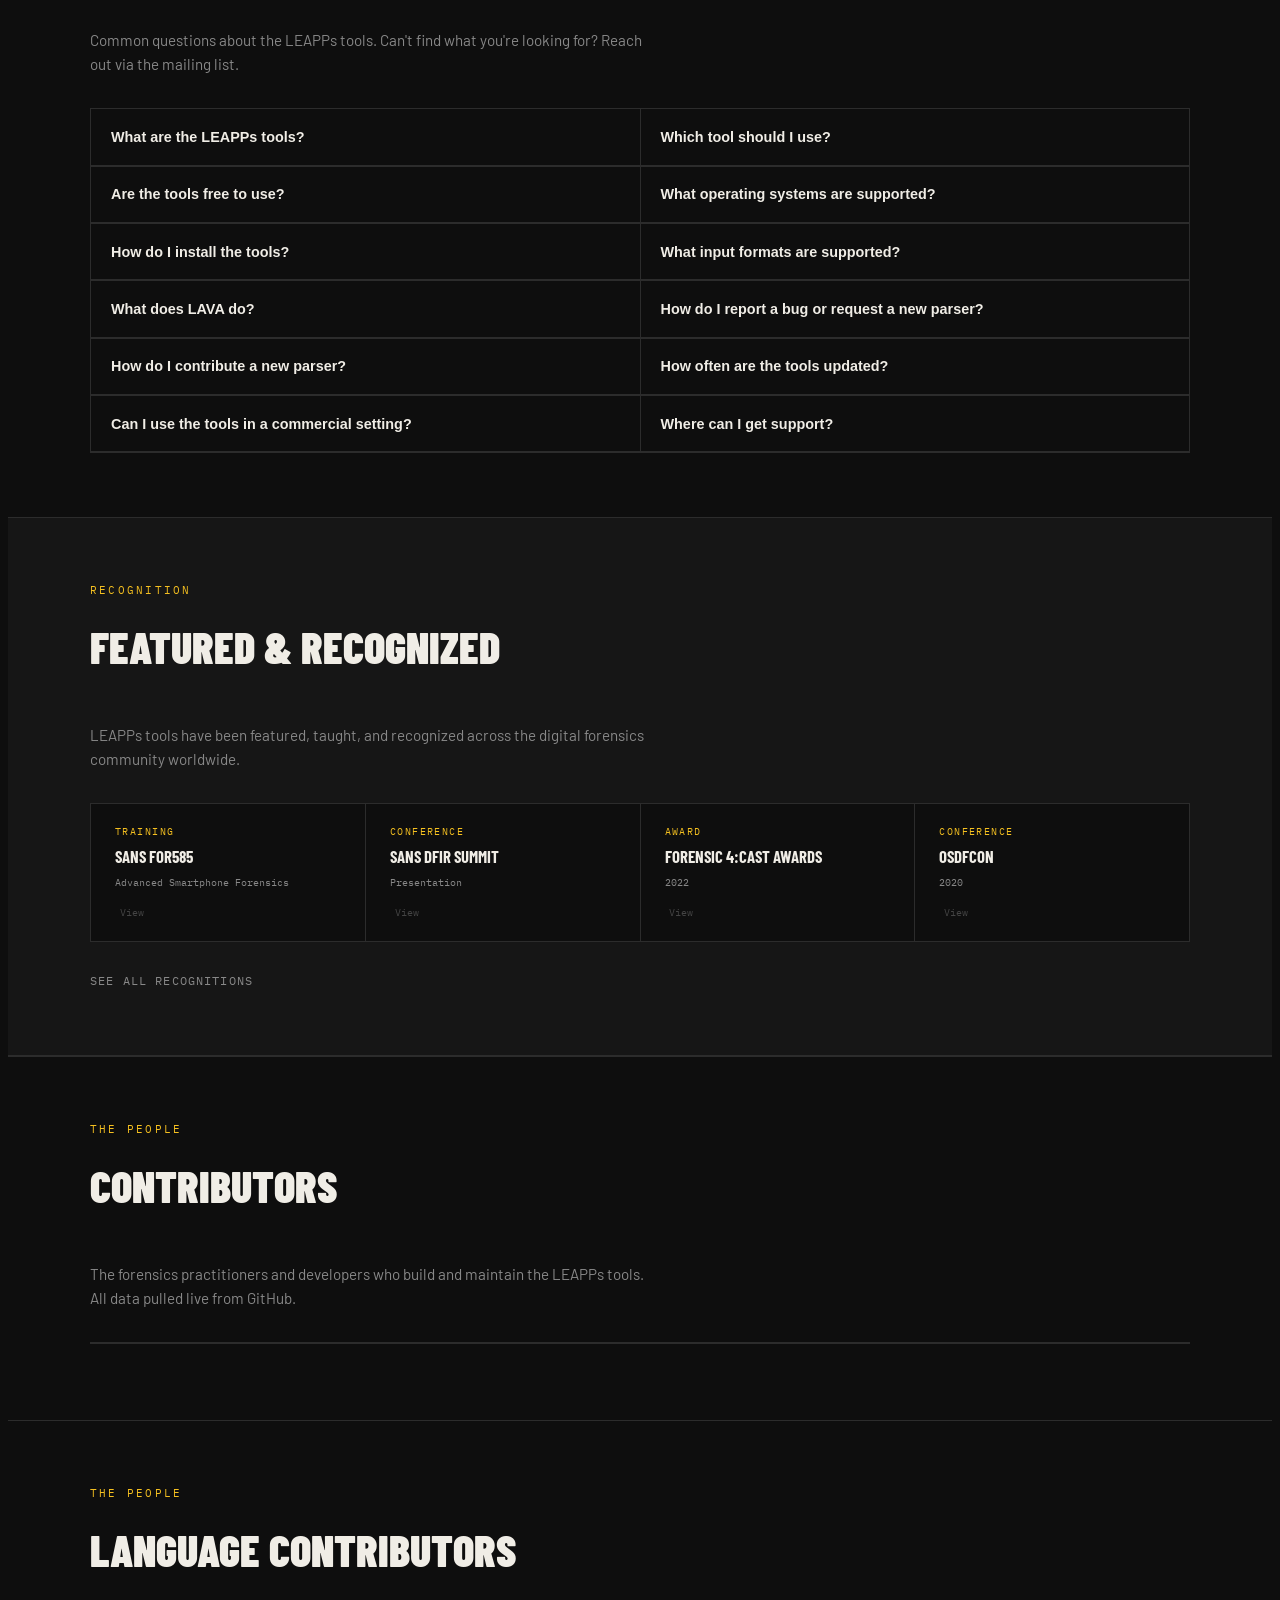
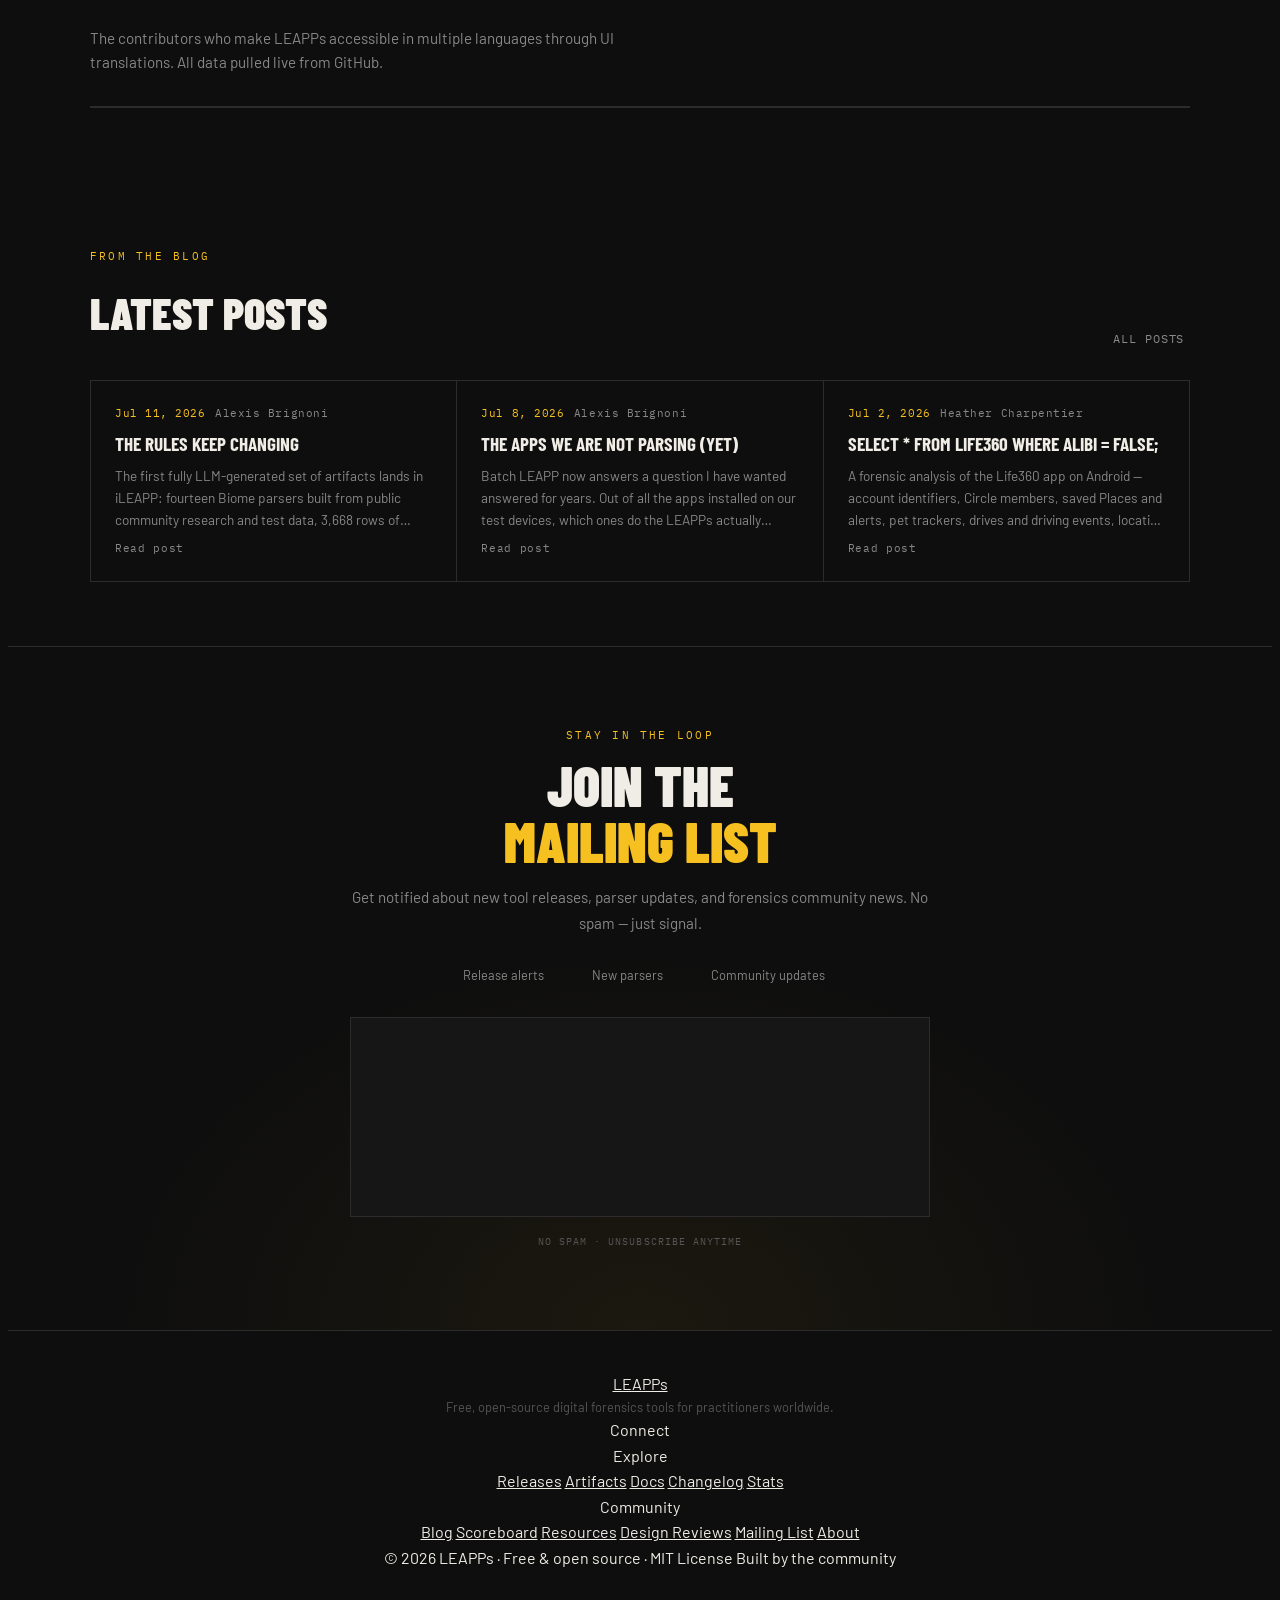
==== commit 3c1db425: "feat: add design review posting" ====
--- a/index.html
+++ b/index.html
@@ -897,6 +897,7 @@
           <a href="#translators"><i class="ti ti-language" aria-hidden="true"></i>Translators</a>
           <a href="https://leapps.org/scoreboard"><i class="ti ti-trophy" aria-hidden="true"></i>Scoreboard</a>
           <a href="/mailing"><i class="ti ti-mail" aria-hidden="true"></i>Mailing List</a>
+          <a href="https://leapps.org/designs"><i class="ti ti-notes" aria-hidden="true"></i>Design Reviews</a>
           <a href="https://leapps.org/resources"><i class="ti ti-books" aria-hidden="true"></i>Resources</a>
         </div>
       </li>
@@ -936,6 +937,7 @@
     <a href="#translators" onclick="closeMobileMenu()">Translators</a>
     <a href="https://leapps.org/scoreboard" onclick="closeMobileMenu()">Scoreboard</a>
     <a href="/mailing" onclick="closeMobileMenu()">Mailing List</a>
+    <a href="https://leapps.org/designs" onclick="closeMobileMenu()">Design Reviews</a>
     <a href="https://leapps.org/resources" onclick="closeMobileMenu()">Resources</a>
     <a href="https://leapps.org/blog" onclick="closeMobileMenu()">Blog</a>
     <a href="https://leapps.org/about" onclick="closeMobileMenu()">About</a>
@@ -1367,6 +1369,7 @@
           <a href="https://leapps.org/blog">Blog</a>
           <a href="https://leapps.org/scoreboard">Scoreboard</a>
           <a href="https://leapps.org/resources">Resources</a>
+          <a href="https://leapps.org/designs">Design Reviews</a>
           <a href="https://leapps.org/mailing">Mailing List</a>
           <a href="https://leapps.org/about">About</a>
         </div>
@@ -1979,4 +1982,4 @@
   </script>
   <script src="/analytics.js?v=20260707" defer></script>
 </body>
-</html>+</html>
